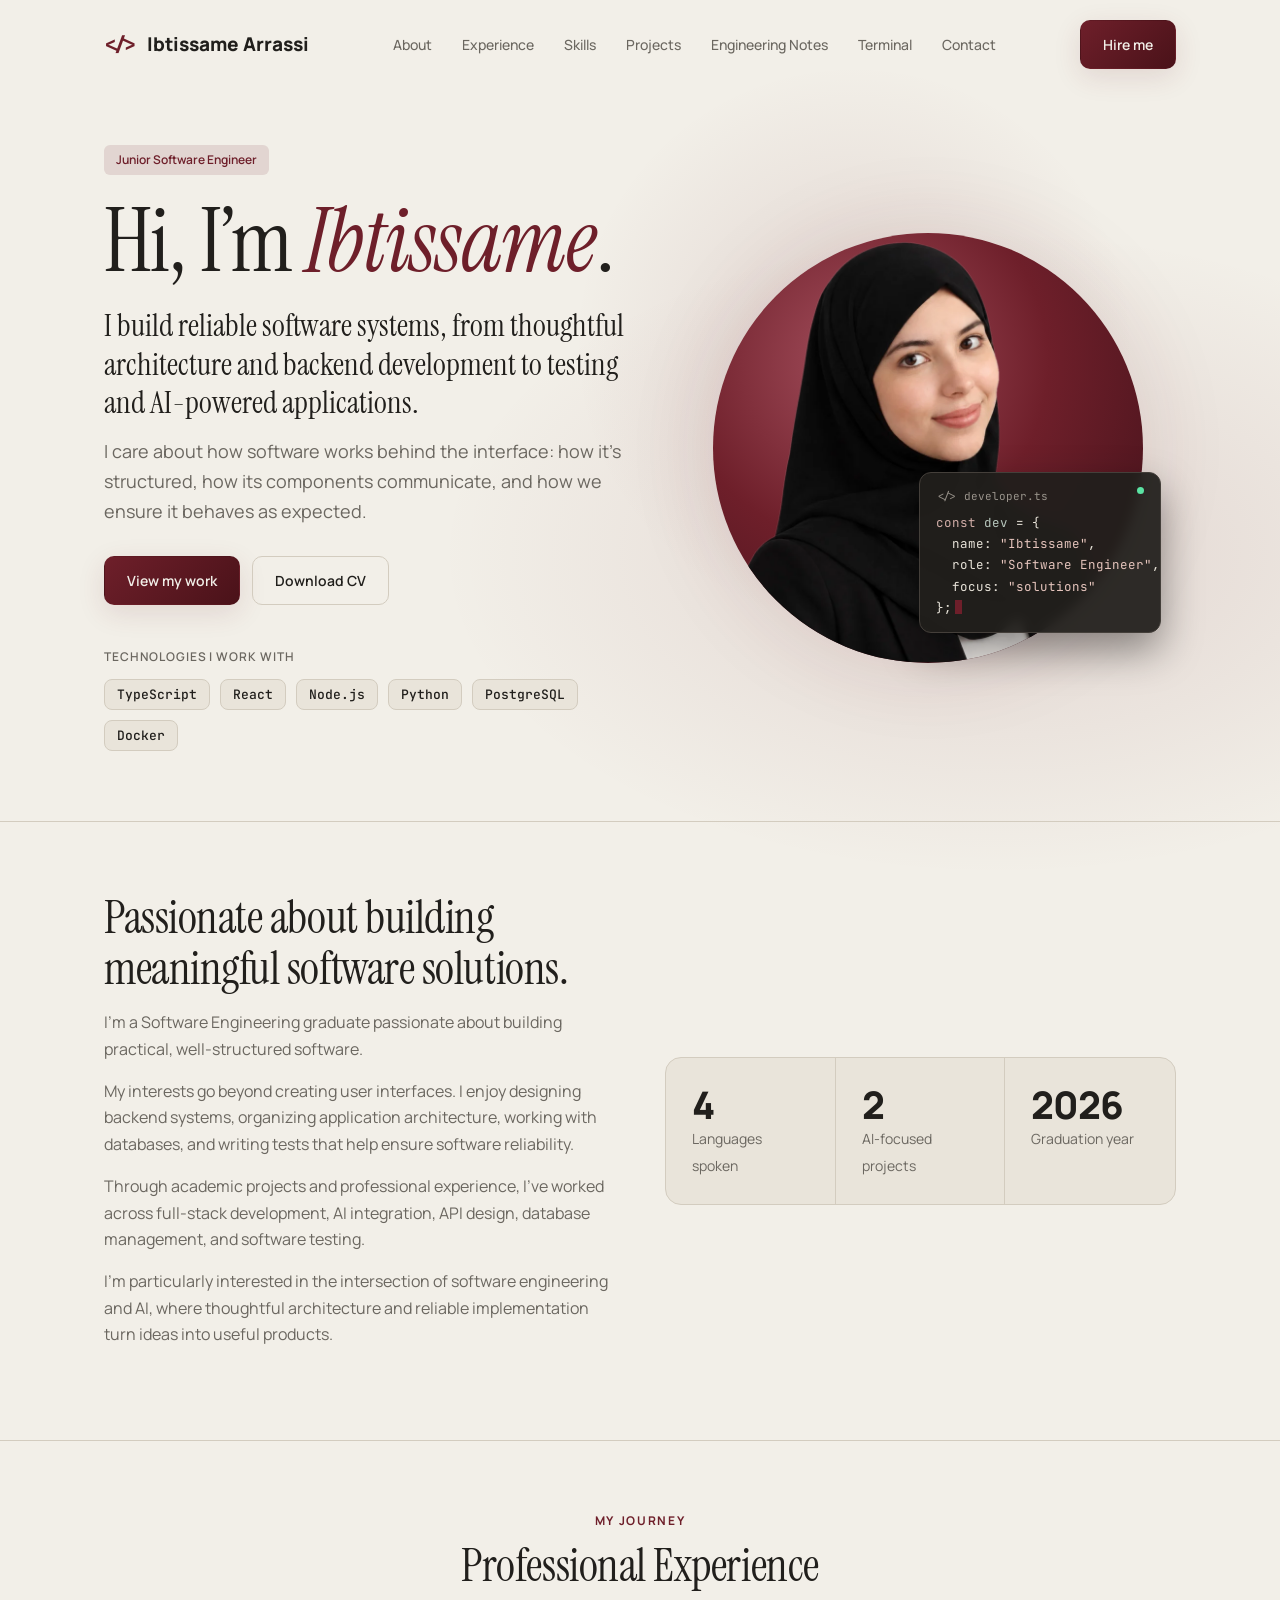
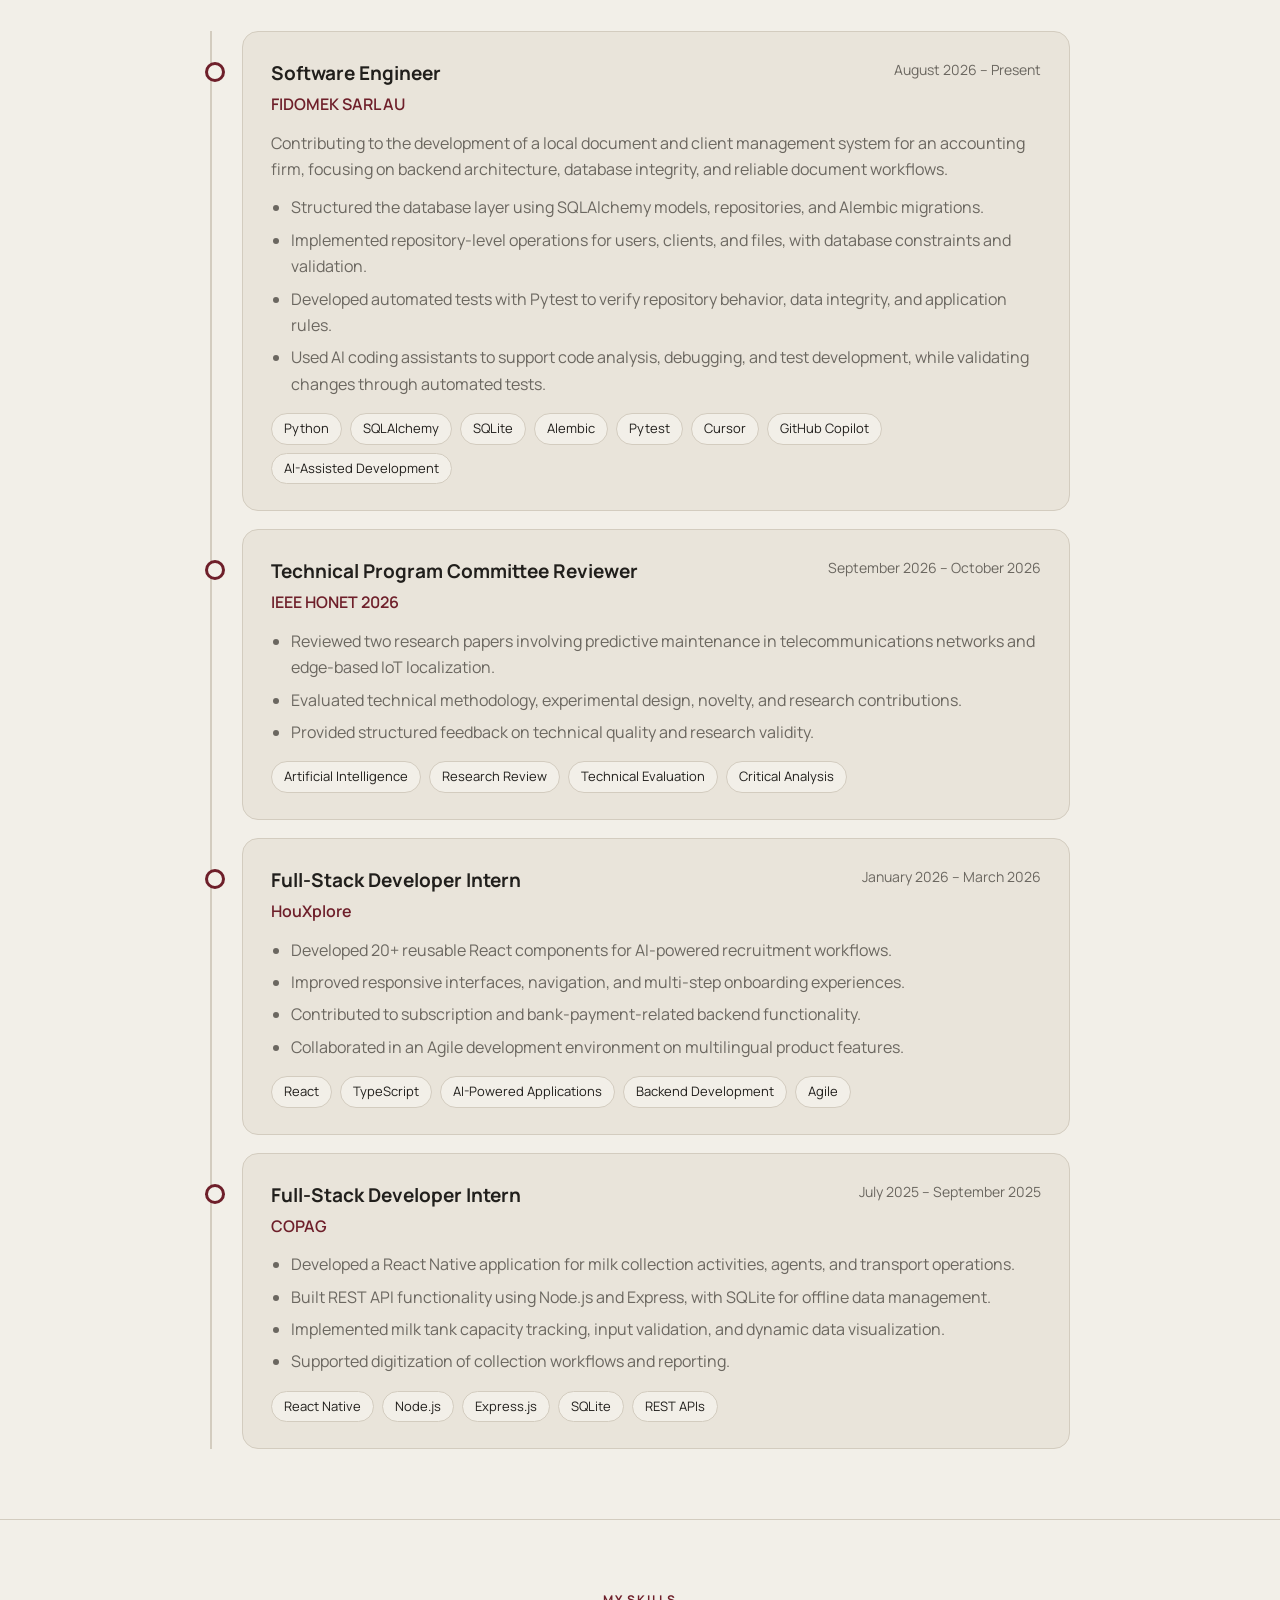
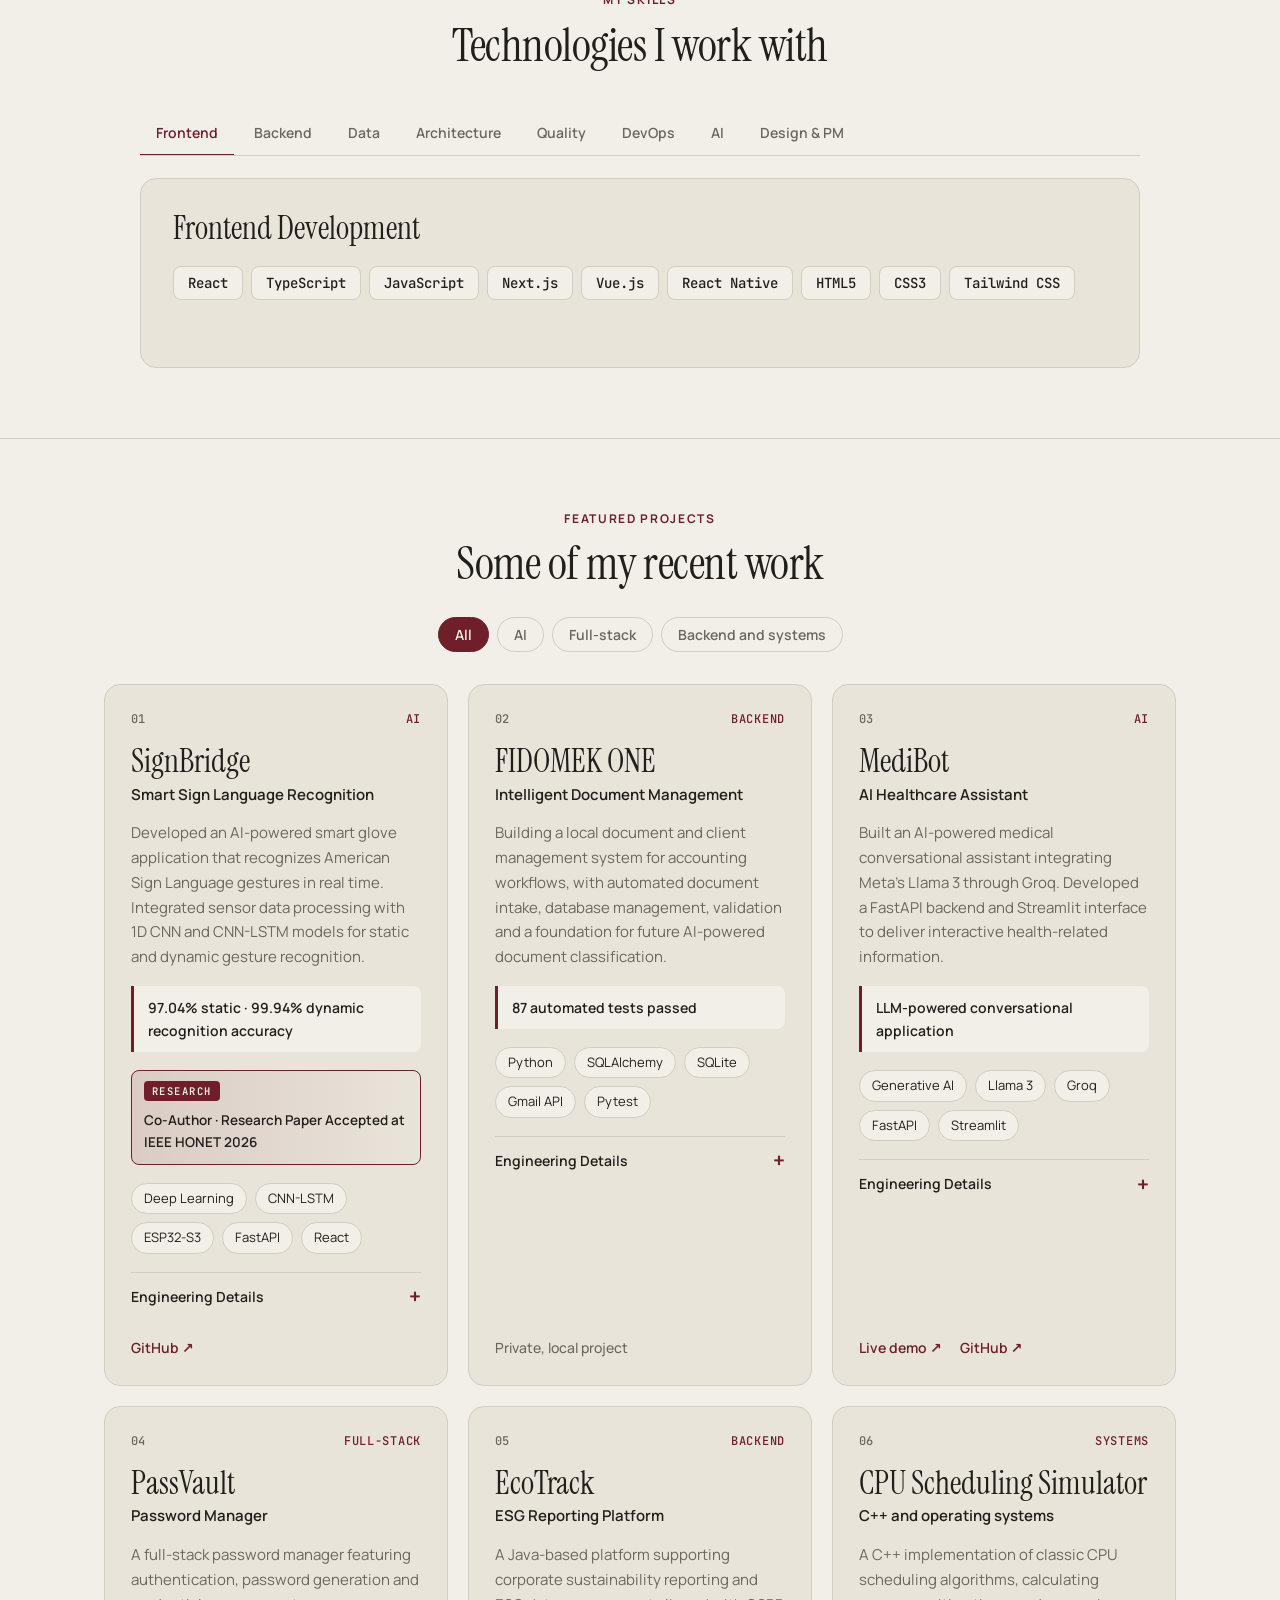
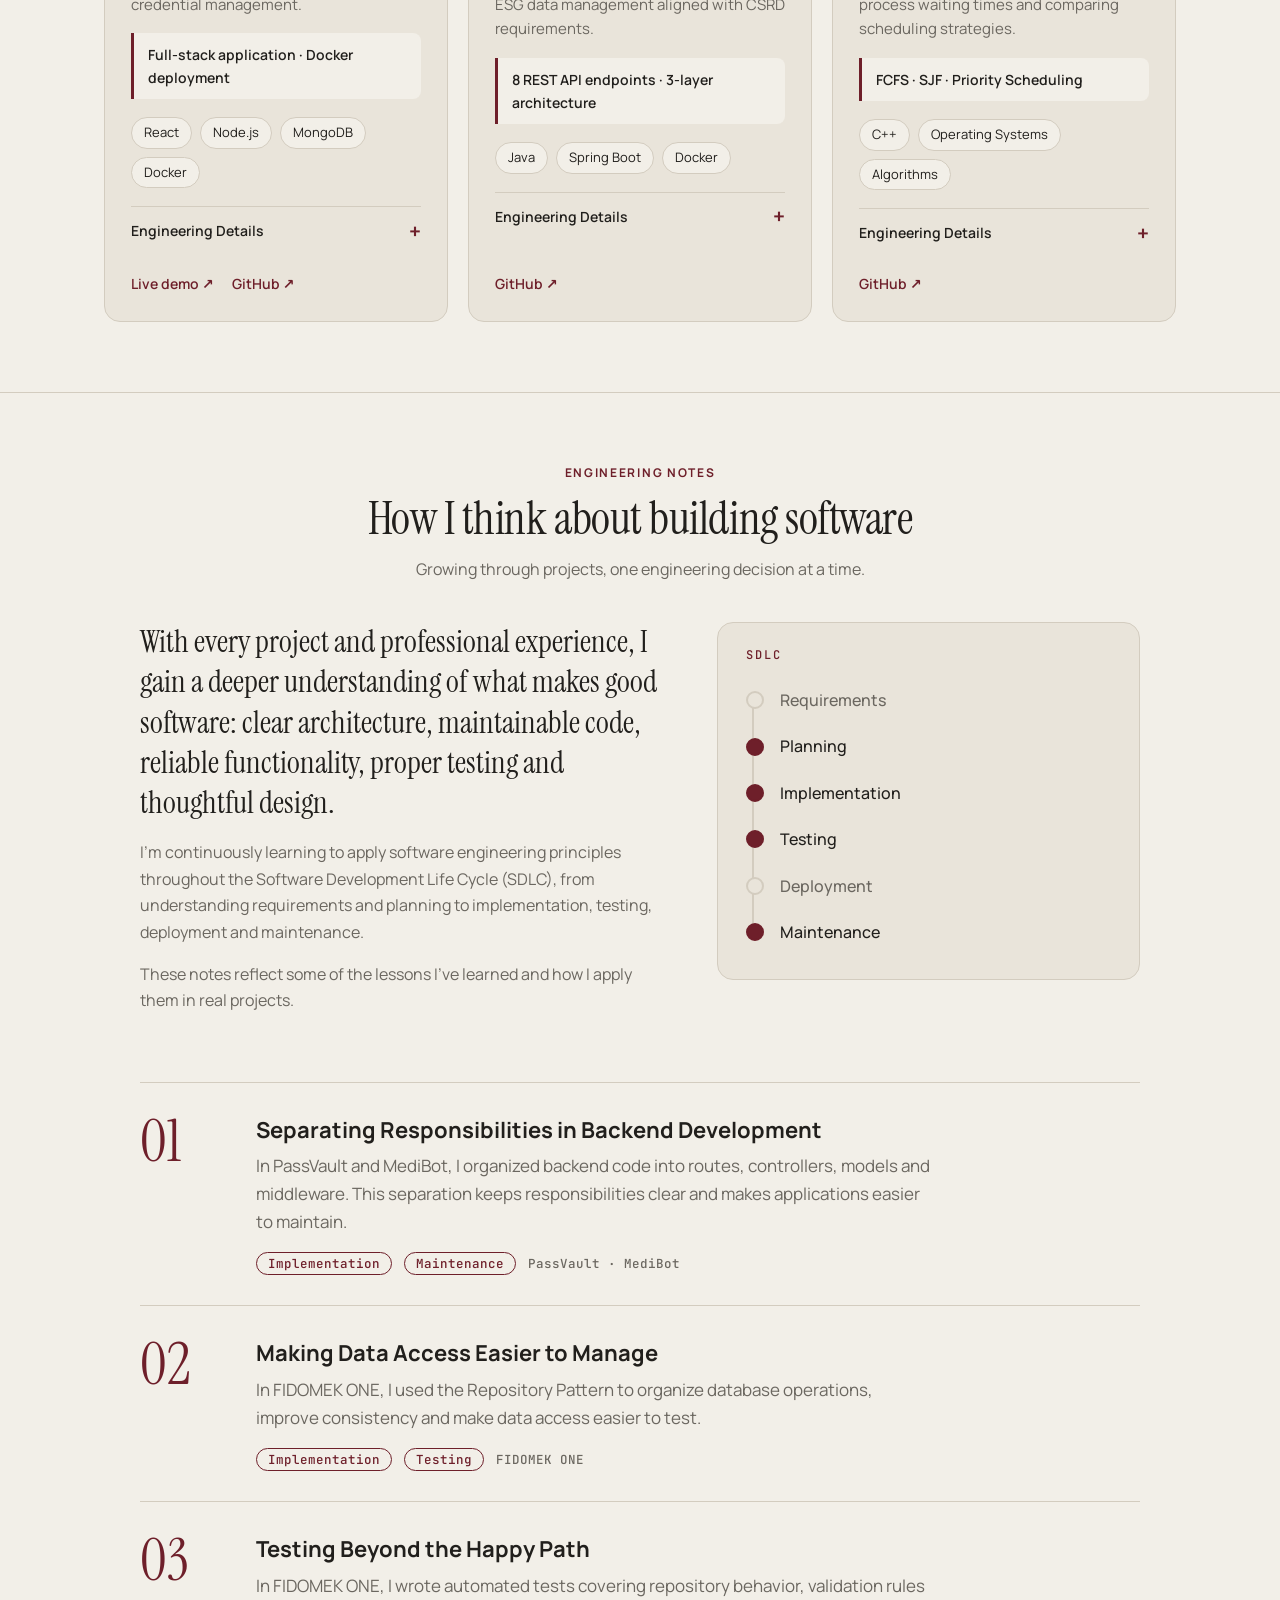
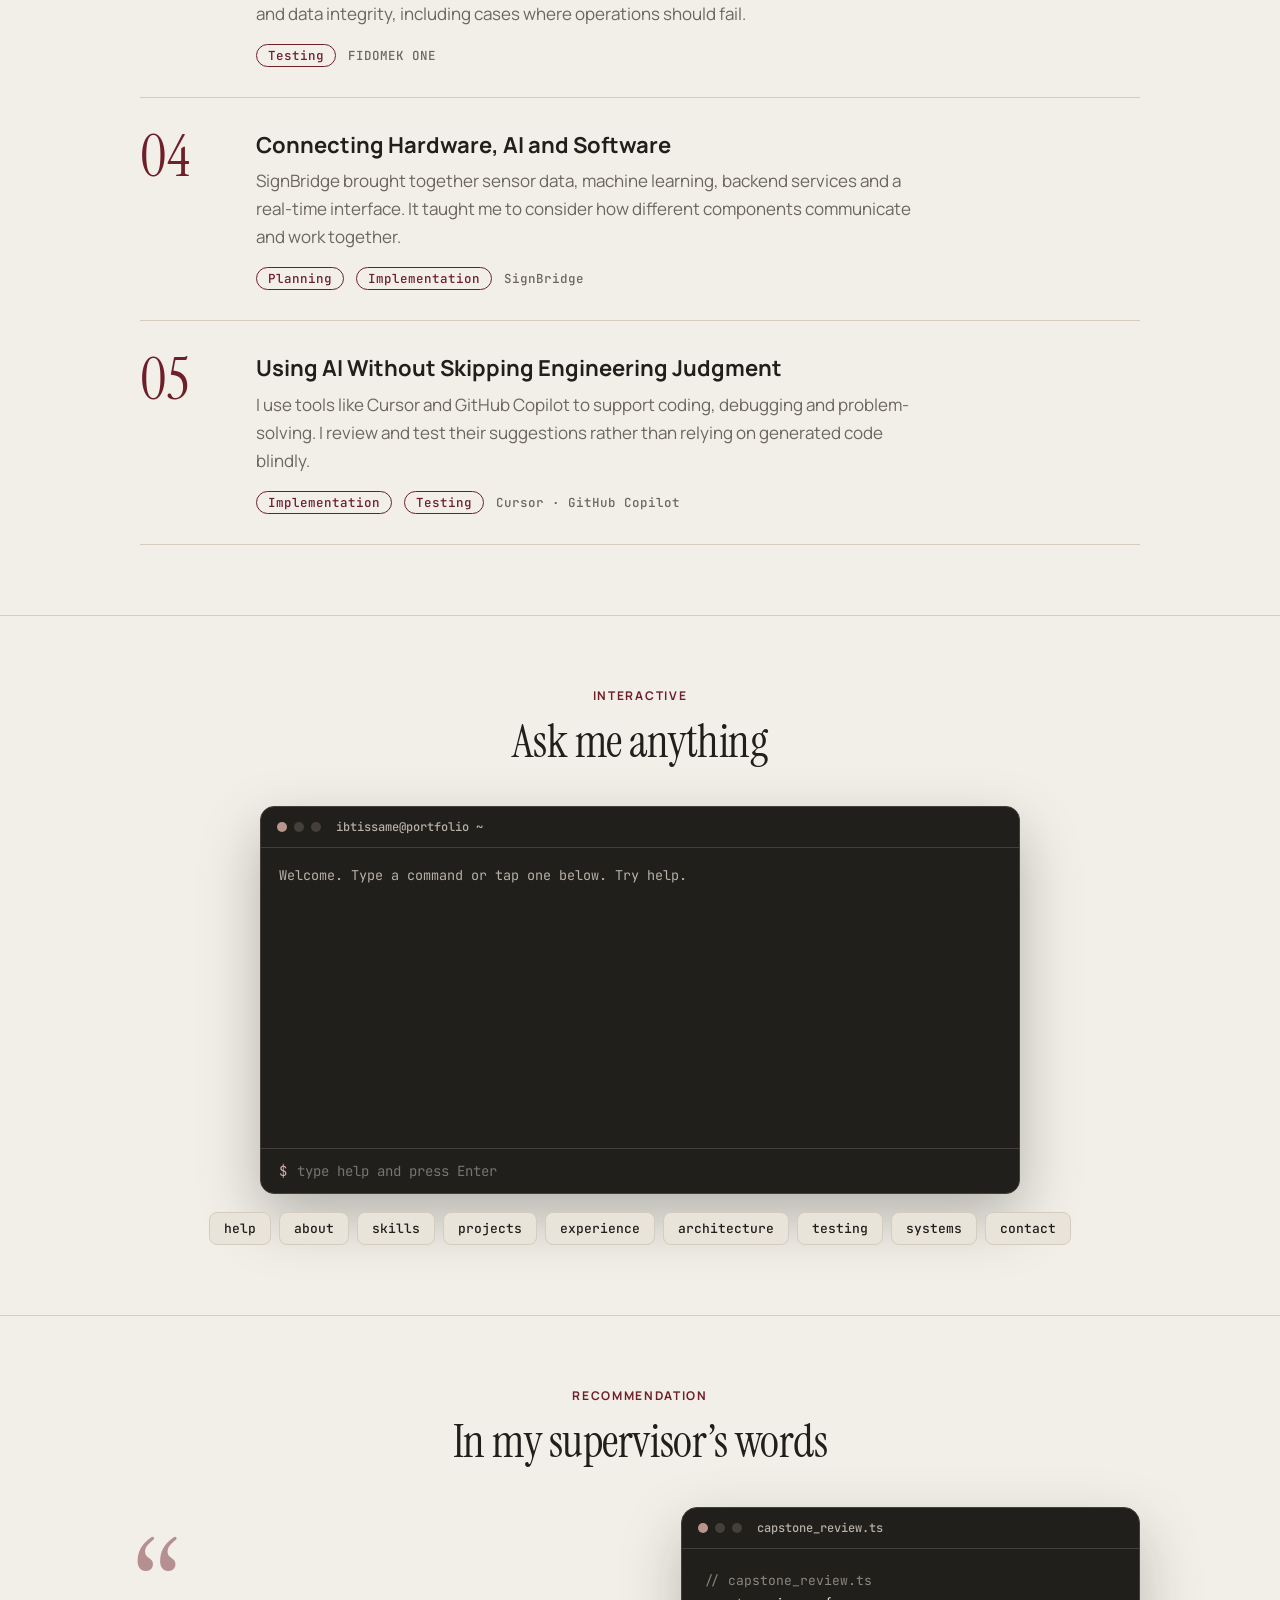
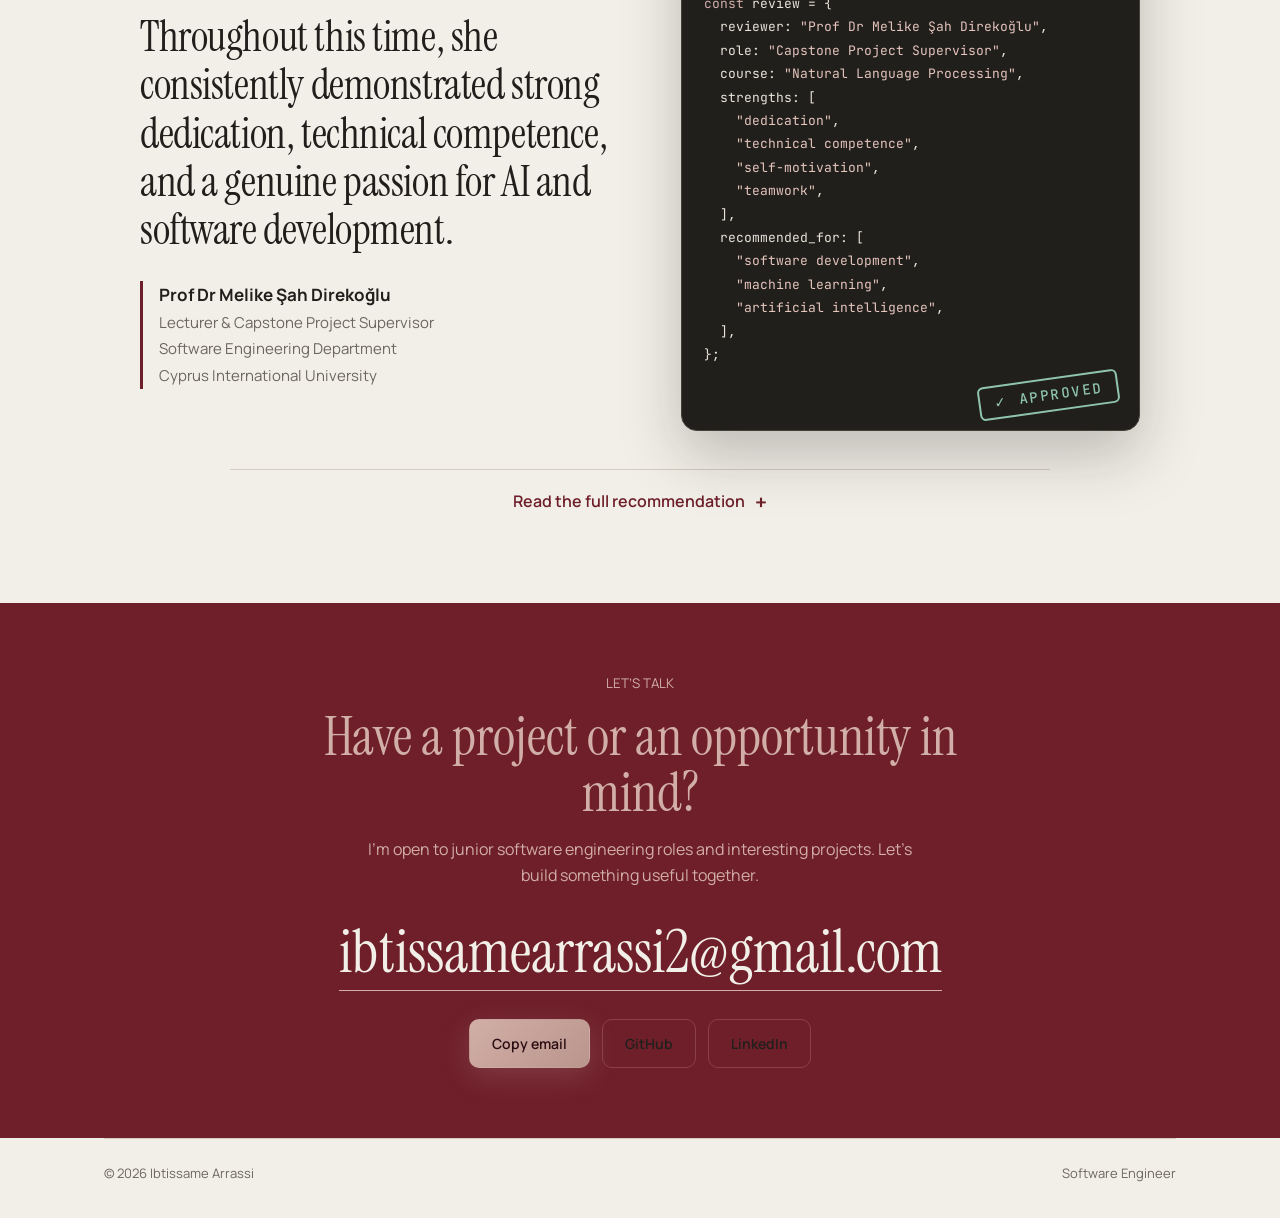
==== index.html @ ff38fe61 "Initial portfolio version" ====
<!DOCTYPE html>
<html lang="en">
<head>
<meta charset="utf-8">
<meta name="viewport" content="width=device-width, initial-scale=1, viewport-fit=cover">
<title>Ibtissame Arrassi – Junior Software Engineer</title>
<link rel="preconnect" href="https://fonts.googleapis.com">
<link href="https://fonts.googleapis.com/css2?family=Instrument+Serif:ital@0;1&family=Manrope:wght@400;500;600;700;800&family=JetBrains+Mono:wght@400;500&display=swap" rel="stylesheet">
<link rel="stylesheet" href="style.css">
</head>
<body>
<div class="w">
<nav>
<a class="logo" href="#"><i>&lt;/&gt;</i>Ibtissame Arrassi</a>
<div class="nl"><a href="#about">About</a><a href="#experience">Experience</a><a href="#skills">Skills</a><a href="#projects">Projects</a><a href="#engineering-notes">Engineering Notes</a><a href="#terminal">Terminal</a><a href="#contact">Contact</a></div>
<a class="btn p" href="#contact">Hire me</a>
</nav>
<header class="hero">
<div>
<span class="pill">Junior Software Engineer</span>
<h1>Hi, I’m <em>Ibtissame</em>.</h1>
<p class="lead">I build reliable software systems, from thoughtful architecture and backend development to testing and AI-powered applications.</p>
<p>I care about how software works behind the interface: how it’s structured, how its components communicate, and how we ensure it behaves as expected.</p>
<div class="btns"><a class="btn p" href="#projects">View my work</a><a class="btn" href="#">Download CV</a></div>
<div class="tech"><small>TECHNOLOGIES I WORK WITH</small><div><span>TypeScript</span><span>React</span><span>Node.js</span><span>Python</span><span>PostgreSQL</span><span>Docker</span></div></div>
</div>
<div class="pic">
<div class="disc"><img src="images/portrait.webp" alt="Portrait of Ibtissame Arrassi" width="760" height="867"></div>
<div class="code"><div class="h"><span>&lt;/&gt; developer.ts</span><b></b></div><span class="ln"><k>const</k> <s>dev</s> = {</span><span class="ln">&nbsp;&nbsp;name: <q>"Ibtissame"</q>,</span><span class="ln">&nbsp;&nbsp;role: <q>"Software Engineer"</q>,</span><span class="ln">&nbsp;&nbsp;focus: <q>"solutions"</q></span><span class="ln">};</span></div>
</div>
</header>
</div>

<section id="about"><div class="w about">
<div><h2>Passionate about building meaningful software solutions.</h2>
<p>I’m a Software Engineering graduate passionate about building practical, well-structured software.</p>
<p>My interests go beyond creating user interfaces. I enjoy designing backend systems, organizing application architecture, working with databases, and writing tests that help ensure software reliability.</p>
<p>Through academic projects and professional experience, I’ve worked across full-stack development, AI integration, API design, database management, and software testing.</p>
<p>I’m particularly interested in the intersection of software engineering and AI, where thoughtful architecture and reliable implementation turn ideas into useful products.</p></div>
<div class="stats"><div><b class="cnt">4</b><span>Languages spoken</span></div><div><b class="cnt">2</b><span>AI-focused projects</span></div><div><b>2026</b><span>Graduation year</span></div></div>
</div></section>

<section id="experience"><div class="w">
<div class="sec-t"><small>MY JOURNEY</small><h2>Professional Experience</h2></div>
<div class="tl"><article class="job"><header><div><h3>Software Engineer</h3><div class="org">FIDOMEK SARL AU</div></div><time>August 2026 – Present</time></header><p>Contributing to the development of a local document and client management system for an accounting firm, focusing on backend architecture, database integrity, and reliable document workflows.</p><ul class="bl"><li>Structured the database layer using SQLAlchemy models, repositories, and Alembic migrations.</li><li>Implemented repository-level operations for users, clients, and files, with database constraints and validation.</li><li>Developed automated tests with Pytest to verify repository behavior, data integrity, and application rules.</li><li>Used AI coding assistants to support code analysis, debugging, and test development, while validating changes through automated tests.</li></ul><ul class="pills"><li>Python</li><li>SQLAlchemy</li><li>SQLite</li><li>Alembic</li><li>Pytest</li><li>Cursor</li><li>GitHub Copilot</li><li>AI-Assisted Development</li></ul></article><article class="job"><header><div><h3>Technical Program Committee Reviewer</h3><div class="org">IEEE HONET 2026</div></div><time>September 2026 – October 2026</time></header><ul class="bl"><li>Reviewed two research papers involving predictive maintenance in telecommunications networks and edge-based IoT localization.</li><li>Evaluated technical methodology, experimental design, novelty, and research contributions.</li><li>Provided structured feedback on technical quality and research validity.</li></ul><ul class="pills"><li>Artificial Intelligence</li><li>Research Review</li><li>Technical Evaluation</li><li>Critical Analysis</li></ul></article><article class="job"><header><div><h3>Full-Stack Developer Intern</h3><div class="org">HouXplore</div></div><time>January 2026 – March 2026</time></header><ul class="bl"><li>Developed 20+ reusable React components for AI-powered recruitment workflows.</li><li>Improved responsive interfaces, navigation, and multi-step onboarding experiences.</li><li>Contributed to subscription and bank-payment-related backend functionality.</li><li>Collaborated in an Agile development environment on multilingual product features.</li></ul><ul class="pills"><li>React</li><li>TypeScript</li><li>AI-Powered Applications</li><li>Backend Development</li><li>Agile</li></ul></article><article class="job"><header><div><h3>Full-Stack Developer Intern</h3><div class="org">COPAG</div></div><time>July 2025 – September 2025</time></header><ul class="bl"><li>Developed a React Native application for milk collection activities, agents, and transport operations.</li><li>Built REST API functionality using Node.js and Express, with SQLite for offline data management.</li><li>Implemented milk tank capacity tracking, input validation, and dynamic data visualization.</li><li>Supported digitization of collection workflows and reporting.</li></ul><ul class="pills"><li>React Native</li><li>Node.js</li><li>Express.js</li><li>SQLite</li><li>REST APIs</li></ul></article></div>
</div></section>

<section id="skills"><div class="w">
<div class="sec-t"><small>MY SKILLS</small><h2>Technologies I work with</h2></div>
<div class="tabs" role="tablist" aria-label="Skill categories"><button role="tab" id="tab0" aria-controls="pan0" aria-selected="true" tabindex="0">Frontend</button><button role="tab" id="tab1" aria-controls="pan1" aria-selected="false" tabindex="-1">Backend</button><button role="tab" id="tab2" aria-controls="pan2" aria-selected="false" tabindex="-1">Data</button><button role="tab" id="tab3" aria-controls="pan3" aria-selected="false" tabindex="-1">Architecture</button><button role="tab" id="tab4" aria-controls="pan4" aria-selected="false" tabindex="-1">Quality</button><button role="tab" id="tab5" aria-controls="pan5" aria-selected="false" tabindex="-1">DevOps</button><button role="tab" id="tab6" aria-controls="pan6" aria-selected="false" tabindex="-1">AI</button><button role="tab" id="tab7" aria-controls="pan7" aria-selected="false" tabindex="-1">Design &amp; PM</button></div>
<div class="tpanel" role="tabpanel" id="pan0" aria-labelledby="tab0"><h3>Frontend Development</h3><ul class="pills"><li>React</li><li>TypeScript</li><li>JavaScript</li><li>Next.js</li><li>Vue.js</li><li>React Native</li><li>HTML5</li><li>CSS3</li><li>Tailwind CSS</li></ul></div><div class="tpanel" role="tabpanel" id="pan1" aria-labelledby="tab1" hidden><h3>Backend Development</h3><ul class="pills"><li>Python</li><li>Java</li><li>Node.js</li><li>Express.js</li><li>FastAPI</li><li>Spring Boot</li><li>REST APIs</li><li>WebSockets</li><li>JWT Authentication</li><li>Swagger</li><li>Postman</li></ul></div><div class="tpanel" role="tabpanel" id="pan2" aria-labelledby="tab2" hidden><h3>Databases &amp; Data Management</h3><ul class="pills"><li>PostgreSQL</li><li>MongoDB</li><li>SQLite</li><li>Supabase</li><li>SQLAlchemy(ORM)</li><li>Database Design</li><li>Data Modeling</li><li>Alembic</li></ul></div><div class="tpanel" role="tabpanel" id="pan3" aria-labelledby="tab3" hidden><h3>Software Architecture &amp; Engineering</h3><ul class="pills"><li>MVC-style Architecture</li><li>Layered Architecture</li><li>Repository Pattern</li><li>REST API Design</li><li>System Integration</li><li>Role-Based Access Control (RBAC)</li><li>Object-Oriented Programming</li></ul></div><div class="tpanel" role="tabpanel" id="pan4" aria-labelledby="tab4" hidden><h3>Testing &amp; Software Quality</h3><ul class="pills"><li>Pytest</li><li>Automated Testing</li><li>Repository Testing</li><li>Data Integrity Validation</li><li>API Testing</li><li>Debugging</li><li>Error Handling</li></ul></div><div class="tpanel" role="tabpanel" id="pan5" aria-labelledby="tab5" hidden><h3>DevOps &amp; Deployment</h3><ul class="pills"><li>Git</li><li>GitHub</li><li>Docker</li><li>Application Deployment</li><li>Environment Configuration</li></ul></div><div class="tpanel" role="tabpanel" id="pan6" aria-labelledby="tab6" hidden><h3>AI &amp; AI-Assisted Development</h3><ul class="pills"><li>Llama 3</li><li>Groq API</li><li>Machine Learning Integration</li><li>Cursor</li><li>GitHub Copilot</li><li>ChatGPT</li><li>AI-Assisted Debugging</li></ul></div><div class="tpanel" role="tabpanel" id="pan7" aria-labelledby="tab7" hidden><h3>UI/UX Design &amp; Project Management</h3><ul class="pills"><li>Figma</li><li>Wireframing</li><li>UI Design</li><li>Interactive Prototyping</li><li>Responsive Design</li><li>Jira</li><li>Trello</li><li>Agile Collaboration</li></ul></div>
</div></section>

<section id="projects"><div class="w">
<div class="sec-t"><small>FEATURED PROJECTS</small><h2>Some of my recent work</h2></div>
<div class="filt" role="group" aria-label="Filter projects"><button data-f="all" aria-pressed="true">All</button><button data-f="ai" aria-pressed="false">AI</button><button data-f="web" aria-pressed="false">Full-stack</button><button data-f="backend" aria-pressed="false">Backend and systems</button></div>
<div class="pgrid"><article class="pj" data-cat="ai"><div class="top"><span>01</span><b>AI</b></div><h3>SignBridge</h3><p class="sub">Smart Sign Language Recognition</p><p>Developed an AI-powered smart glove application that recognizes American Sign Language gestures in real time. Integrated sensor data processing with 1D CNN and CNN-LSTM models for static and dynamic gesture recognition.</p><div class="hl">97.04% static · 99.94% dynamic recognition accuracy</div><div class="pub"><b>Research</b><span>Co-Author · Research Paper Accepted at IEEE HONET 2026</span></div><ul class="pills"><li>Deep Learning</li><li>CNN-LSTM</li><li>ESP32-S3</li><li>FastAPI</li><li>React</li></ul><details class="eng"><summary>Engineering Details</summary><div class="in"><h4>System Architecture</h4><p>An end-to-end architecture connecting wearable sensor hardware, machine learning models, a FastAPI backend, real-time communication, and a React application.</p><h4>Engineering Contributions</h4><ul class="bl"><li>Integrated ESP32-S3 sensor data with the application workflow.</li><li>Contributed to backend storage and database integration using Supabase.</li><li>Worked on real-time communication using WebSockets.</li><li>Contributed to the integration of CNN and CNN-LSTM recognition models.</li></ul><h4>Model Evaluation</h4><ul class="bl"><li>97.04% static sign recognition accuracy.</li><li>99.94% dynamic sign recognition accuracy.</li></ul><h4>Co-Authored Research Paper</h4><p>Co-authored a research paper based on SignBridge, accepted for presentation at IEEE HONET 2026, recognizing the project’s technical and research contributions.</p><p class="focus"><b>My Focus:</b> Frontend development, database and profile functionality, Learning and Settings modules, backend storage, and model integration.</p></div></details><div class="links"><a href="#">GitHub ↗</a></div></article><article class="pj" data-cat="backend"><div class="top"><span>02</span><b>Backend</b></div><h3>FIDOMEK ONE</h3><p class="sub">Intelligent Document Management</p><p>Building a local document and client management system for accounting workflows, with automated document intake, database management, validation and a foundation for future AI-powered document classification.</p><div class="hl">87 automated tests passed</div><ul class="pills"><li>Python</li><li>SQLAlchemy</li><li>SQLite</li><li>Gmail API</li><li>Pytest</li></ul><details class="eng"><summary>Engineering Details</summary><div class="in"><h4>System Architecture</h4><p>A modular backend built around SQLAlchemy models, repository-based data access, SQLite persistence, and Alembic database migrations.</p><h4>Engineering Implementation</h4><ul class="bl"><li>Organized data access through dedicated repositories.</li><li>Defined relational models, constraints, and validation rules.</li><li>Implemented role-based access requirements for administrators and employees.</li><li>Structured document workflows and database relationships.</li></ul><h4>Testing &amp; Quality</h4><ul class="bl"><li>87 automated tests passed in the reported test suite.</li><li>Tested repository behavior and data integrity.</li><li>Used Pytest to validate application rules and database operations.</li></ul><p class="focus"><b>My Focus:</b> Backend architecture, database design, repository implementation, migrations, and automated testing.</p></div></details><div class="links"><span>Private, local project</span></div></article><article class="pj" data-cat="ai"><div class="top"><span>03</span><b>AI</b></div><h3>MediBot</h3><p class="sub">AI Healthcare Assistant</p><p>Built an AI-powered medical conversational assistant integrating Meta’s Llama 3 through Groq. Developed a FastAPI backend and Streamlit interface to deliver interactive health-related information.</p><div class="hl">LLM-powered conversational application</div><ul class="pills"><li>Generative AI</li><li>Llama 3</li><li>Groq</li><li>FastAPI</li><li>Streamlit</li></ul><details class="eng"><summary>Engineering Details</summary><div class="in"><h4>System Architecture</h4><p>A conversational AI application combining a Streamlit interface, FastAPI backend, Groq API, and Llama 3 model.</p><h4>Engineering Implementation</h4><ul class="bl"><li>Connected the frontend to backend API functionality.</li><li>Integrated Llama 3 through Groq.</li><li>Organized application logic and request handling.</li><li>Worked with PostgreSQL and JWT authentication.</li></ul><p class="focus"><b>My Focus:</b> AI integration, backend development, and application functionality.</p></div></details><div class="links"><a href="#">Live demo ↗</a><a href="#">GitHub ↗</a></div></article><article class="pj" data-cat="web"><div class="top"><span>04</span><b>Full-stack</b></div><h3>PassVault</h3><p class="sub">Password Manager</p><p>A full-stack password manager featuring authentication, password generation and credential management.</p><div class="hl">Full-stack application · Docker deployment</div><ul class="pills"><li>React</li><li>Node.js</li><li>MongoDB</li><li>Docker</li></ul><details class="eng"><summary>Engineering Details</summary><div class="in"><h4>System Architecture</h4><p>A full-stack password management application built with React, Node.js, Express, and MongoDB.</p><h4>Engineering Implementation</h4><ul class="bl"><li>Implemented authentication using JWT.</li><li>Integrated backend functionality with MongoDB.</li><li>Developed password generation and management features.</li><li>Used Docker in the development and deployment workflow.</li></ul><p class="focus"><b>My Focus:</b> Full-stack development, authentication, and application security.</p></div></details><div class="links"><a href="#">Live demo ↗</a><a href="#">GitHub ↗</a></div></article><article class="pj" data-cat="backend"><div class="top"><span>05</span><b>Backend</b></div><h3>EcoTrack</h3><p class="sub">ESG Reporting Platform</p><p>A Java-based platform supporting corporate sustainability reporting and ESG data management aligned with CSRD requirements.</p><div class="hl">8 REST API endpoints · 3-layer architecture</div><ul class="pills"><li>Java</li><li>Spring Boot</li><li>Docker</li></ul><details class="eng"><summary>Engineering Details</summary><div class="in"><h4>System Architecture</h4><p>A Java Spring Boot application structured around a three-layer architecture and REST API endpoints.</p><h4>Engineering Implementation</h4><ul class="bl"><li>Designed three core entities and eight API endpoints.</li><li>Organized application responsibilities across three layers.</li><li>Implemented error handling and backend data operations.</li><li>Used Docker for containerization.</li></ul><p class="focus"><b>My Focus:</b> Backend architecture, API development, and structured application design.</p></div></details><div class="links"><a href="#">GitHub ↗</a></div></article><article class="pj" data-cat="backend"><div class="top"><span>06</span><b>Systems</b></div><h3>CPU Scheduling Simulator</h3><p class="sub">C++ and operating systems</p><p>A C++ implementation of classic CPU scheduling algorithms, calculating process waiting times and comparing scheduling strategies.</p><div class="hl">FCFS · SJF · Priority Scheduling</div><ul class="pills"><li>C++</li><li>Operating Systems</li><li>Algorithms</li></ul><details class="eng"><summary>Engineering Details</summary><div class="in"><h4>Technical Implementation</h4><p>A C++ simulator demonstrating fundamental CPU scheduling algorithms.</p><h4>Engineering Implementation</h4><ul class="bl"><li>Implemented First Come First Served (FCFS).</li><li>Implemented Shortest Job First (SJF).</li><li>Implemented Priority Scheduling.</li><li>Calculated process waiting times using input process data.</li></ul><p class="focus"><b>My Focus:</b> Algorithm implementation, problem-solving, and core programming concepts.</p></div></details><div class="links"><a href="#">GitHub ↗</a></div></article></div>
</div></section>

<section id="engineering-notes"><div class="w">
<div class="sec-t"><small>ENGINEERING NOTES</small><h2>How I think about building software</h2><p>Growing through projects, one engineering decision at a time.</p></div>
<div class="nt-top">
<div class="nt-intro"><p class="lead">With every project and professional experience, I gain a deeper understanding of what makes good software: clear architecture, maintainable code, reliable functionality, proper testing and thoughtful design.</p>
<p>I’m continuously learning to apply software engineering principles throughout the Software Development Life Cycle (SDLC), from understanding requirements and planning to implementation, testing, deployment and maintenance.</p>
<p>These notes reflect some of the lessons I’ve learned and how I apply them in real projects.</p></div>
<aside class="sdlc" aria-label="Software Development Life Cycle"><h3>SDLC</h3><ol><li data-p="requirements">Requirements</li><li data-p="planning" class=cov>Planning</li><li data-p="implementation" class=cov>Implementation</li><li data-p="testing" class=cov>Testing</li><li data-p="deployment">Deployment</li><li data-p="maintenance" class=cov>Maintenance</li></ol></aside>
</div>
<div class="nlist"><article class="nrow" data-ph="implementation maintenance"><span class="nn">01</span><div><h3>Separating Responsibilities in Backend Development</h3><p>In PassVault and MediBot, I organized backend code into routes, controllers, models and middleware. This separation keeps responsibilities clear and makes applications easier to maintain.</p><div class="meta"><span class=ph>Implementation</span><span class=ph>Maintenance</span><span>PassVault · MediBot</span></div></div></article><article class="nrow" data-ph="implementation testing"><span class="nn">02</span><div><h3>Making Data Access Easier to Manage</h3><p>In FIDOMEK ONE, I used the Repository Pattern to organize database operations, improve consistency and make data access easier to test.</p><div class="meta"><span class=ph>Implementation</span><span class=ph>Testing</span><span>FIDOMEK ONE</span></div></div></article><article class="nrow" data-ph="testing"><span class="nn">03</span><div><h3>Testing Beyond the Happy Path</h3><p>In FIDOMEK ONE, I wrote automated tests covering repository behavior, validation rules and data integrity, including cases where operations should fail.</p><div class="meta"><span class=ph>Testing</span><span>FIDOMEK ONE</span></div></div></article><article class="nrow" data-ph="planning implementation"><span class="nn">04</span><div><h3>Connecting Hardware, AI and Software</h3><p>SignBridge brought together sensor data, machine learning, backend services and a real-time interface. It taught me to consider how different components communicate and work together.</p><div class="meta"><span class=ph>Planning</span><span class=ph>Implementation</span><span>SignBridge</span></div></div></article><article class="nrow" data-ph="implementation testing"><span class="nn">05</span><div><h3>Using AI Without Skipping Engineering Judgment</h3><p>I use tools like Cursor and GitHub Copilot to support coding, debugging and problem-solving. I review and test their suggestions rather than relying on generated code blindly.</p><div class="meta"><span class=ph>Implementation</span><span class=ph>Testing</span><span>Cursor · GitHub Copilot</span></div></div></article></div>
</div></section>

<section id="terminal"><div class="w">
<div class="sec-t"><small>INTERACTIVE</small><h2>Ask me anything</h2></div>
<div class="term"><div class="th"><i></i><i></i><i></i><span style="margin-left:8px">ibtissame@portfolio ~</span></div>
<div class="tb" id="tout" role="log" aria-live="polite"></div>
<div class="tf"><span>$</span><input id="tin" type="text" autocomplete="off" autocapitalize="off" spellcheck="false" aria-label="Type a command" placeholder="type help and press Enter"></div></div>
<div class="tchips"><button data-c="help">help</button><button data-c="about">about</button><button data-c="skills">skills</button><button data-c="projects">projects</button><button data-c="experience">experience</button><button data-c="architecture">architecture</button><button data-c="testing">testing</button><button data-c="systems">systems</button><button data-c="contact">contact</button></div>
</div></section>

<section id="recommendation"><div class="w">
<div class="sec-t"><small>RECOMMENDATION</small><h2>In my supervisor’s words</h2></div>
<div class="recgrid">
<figure class="pull"><blockquote><p>Throughout this time, she consistently demonstrated strong dedication, technical competence, and a genuine passion for AI and software development.</p></blockquote><figcaption><b>Prof Dr Melike Şah Direkoğlu</b><span>Lecturer &amp; Capstone Project Supervisor</span><span>Software Engineering Department</span><span>Cyprus International University</span></figcaption></figure>
<aside class="review" aria-label="Summary of the recommendation"><div class="th"><i></i><i></i><i></i><span style="margin-left:8px">capstone_review.ts</span></div><pre><i>// capstone_review.ts</i>
<k>const</k> review = {
  reviewer: <q>"Prof Dr Melike Şah Direkoğlu"</q>,
  role: <q>"Capstone Project Supervisor"</q>,
  course: <q>"Natural Language Processing"</q>,
  strengths: [
    <q>"dedication"</q>,
    <q>"technical competence"</q>,
    <q>"self-motivation"</q>,
    <q>"teamwork"</q>,
  ],
  recommended_for: [
    <q>"software development"</q>,
    <q>"machine learning"</q>,
    <q>"artificial intelligence"</q>,
  ],
};</pre><span class="stamp">✓ APPROVED</span></aside>
</div>
<details class="letter"><summary>Read the full recommendation</summary><div class="in"><p>I had the pleasure of teaching Ibtissame Arrassi in my Natural Language Processing course and supervising her year-long capstone project at Cyprus International University. Throughout this time, she consistently demonstrated strong dedication, technical competence, and a genuine passion for AI and software development.</p><p>Ibtissame made valuable contributions to our AI-based Sign Language Recognition project, taking responsibility for dataset collection and both front-end and back-end development. She is hardworking, self-motivated, and works effectively in a team while always maintaining a professional and respectful attitude.</p><p>I am confident that Ibtissame will continue to grow as an AI and software engineer, and I highly recommend her for opportunities in software development, machine learning, and artificial intelligence.</p></div></details>
</div></section>

<section id="contact"><div class="w"><div class="cta">
<small class="lab">LET’S TALK</small>
<h2>Have a project or an opportunity in mind?</h2>
<p>I’m open to junior software engineering roles and interesting projects. Let’s build something useful together.</p>
<a class="bigmail" href="mailto:ibtissamearrassi2@gmail.com">ibtissamearrassi2@gmail.com</a>
<div class="btns"><button class="btn p" id="copy" type="button">Copy email</button><a class="btn" href="https://github.com/arrassiibtissame" target="_blank" rel="noopener">GitHub</a><a class="btn" href="https://www.linkedin.com/in/ibtissame-arrassi" target="_blank" rel="noopener">LinkedIn</a></div>
<span class="sr" id="cs" aria-live="polite"></span>
</div></div></section>

<div class="w"><footer><span>© 2026 Ibtissame Arrassi</span><span>Software Engineer</span></footer></div>
<script src="script.js" defer></script>
</body>
</html>
---- style.css ----
:root{--bg:#F2EFE8;--bg2:#E9E4DA;--card:#E9E4DA;--line:#D3CCBF;--ink:#211F1C;--mute:#6B6760;--acc:#6E1F2A;--acc2:#4A1219;--onacc:#F2EFE8;--glow:rgba(110,31,42,.12);--d1:#A5505E;--d2:#3A0F17;--sil:#F2EFE8;
box-sizing:border-box;padding-top:env(safe-area-inset-top,0px);padding-bottom:env(safe-area-inset-bottom,0px);color-scheme:light}
@media (prefers-color-scheme:dark){:root:not([data-theme="light"]){--bg:#211F1C;--bg2:#2B2824;--card:#2A2724;--line:#443F3A;--ink:#F2EFE8;--mute:#B7B0A6;--acc:#D2AEA8;--acc2:#B9958C;--onacc:#211F1C;--glow:rgba(210,174,168,.16);--d1:#F0DCD8;--d2:#6E1F2A;--sil:#211F1C;color-scheme:dark}}
:root[data-theme="dark"]{--bg:#211F1C;--bg2:#2B2824;--card:#2A2724;--line:#443F3A;--ink:#F2EFE8;--mute:#B7B0A6;--acc:#D2AEA8;--acc2:#B9958C;--onacc:#211F1C;--glow:rgba(210,174,168,.16);--d1:#F0DCD8;--d2:#6E1F2A;--sil:#211F1C;color-scheme:dark}
*{box-sizing:border-box}
html{scroll-padding-top:env(safe-area-inset-top,0px);scroll-behavior:smooth}
body{margin:0;background:radial-gradient(900px 520px at 78% 6%,var(--glow),transparent 62%),var(--bg);color:var(--ink);font:400 16px/1.65 "Manrope",system-ui,sans-serif}
.w{max-width:1120px;margin:0 auto;padding:0 24px}
a{color:inherit}
:focus-visible{outline:2px solid var(--acc);outline-offset:3px;border-radius:6px}
nav{display:flex;align-items:center;justify-content:space-between;padding:20px 0;gap:20px}
.logo{font-weight:800;font-size:19px;text-decoration:none;display:flex;align-items:center;gap:10px}
.logo i{font-style:normal;color:var(--acc);font-family:"JetBrains Mono",monospace}
.nl{display:flex;gap:30px;font-size:14px;font-weight:500}
.nl a{text-decoration:none;color:var(--mute)}.nl a:hover{color:var(--ink)}
.btn{display:inline-block;padding:12px 22px;border-radius:10px;font-weight:600;font-size:14px;text-decoration:none;border:1px solid var(--line);transition:transform .15s,background .2s}
.btn:hover{transform:translateY(-2px)}
.btn.p{background:linear-gradient(135deg,var(--acc),var(--acc2));border-color:transparent;color:var(--onacc);box-shadow:0 8px 28px var(--glow)}
.hero{display:grid;grid-template-columns:1.1fr 1fr;gap:30px;align-items:center;padding:56px 0 70px}
.pill{display:inline-block;font-size:12px;font-weight:600;color:var(--acc);background:var(--glow);padding:5px 12px;border-radius:6px;margin-bottom:22px}
h1{margin:0;font:400 clamp(48px,7.2vw,88px)/1 "Instrument Serif",serif;letter-spacing:-.015em}
h1 em{font-style:italic;color:var(--acc)}
h1 span{display:block;font-size:.6em;margin-top:12px;color:var(--mute)}
.hero p{color:var(--mute);max-width:30em;margin:22px 0 30px;font-size:18px}
.btns{display:flex;gap:12px;flex-wrap:wrap}
.tech{margin-top:42px}
.tech small{display:block;color:var(--mute);font-size:12px;font-weight:600;letter-spacing:.08em;margin-bottom:12px}
.tech div{display:flex;flex-wrap:wrap;gap:10px}
.tech span{border:1px solid var(--line);background:var(--card);border-radius:8px;padding:6px 12px;font:500 13px "JetBrains Mono",monospace}
.pic{position:relative;justify-self:center;width:min(100%,430px);aspect-ratio:1}
.pic .disc{position:absolute;inset:0;border-radius:50%;overflow:hidden;background:radial-gradient(circle at 35% 30%,var(--d1),var(--acc) 45%,var(--d2));box-shadow:0 0 90px var(--glow)}
.pic svg{position:absolute;inset:0;width:100%;height:100%}
.code{position:absolute;right:-18px;bottom:7%;width:242px;white-space:nowrap;background:rgba(33,31,28,.94);border:1px solid #443F3A;border-radius:12px;padding:14px 16px;font:400 12.5px/1.7 "JetBrains Mono",monospace;color:#E9E4DA;backdrop-filter:blur(6px);box-shadow:0 18px 40px rgba(0,0,0,.4)}
.code .h{display:flex;justify-content:space-between;color:#9A948C;margin-bottom:6px;font-size:11px}
.code .h b{width:7px;height:7px;border-radius:50%;background:#5BE3A3}
.code k{color:#D2AEA8;font-style:normal}.code s{color:#B9C9BF;text-decoration:none}.code q{color:#E6C5BD;quotes:none}
section{padding:70px 0;border-top:1px solid var(--line)}
.sec-t{text-align:center;margin:0 0 40px}
.sec-t small{display:block;color:var(--acc);font-size:12px;font-weight:700;letter-spacing:.14em;margin-bottom:10px}
.sec-t h2{margin:0;font-size:clamp(28px,4vw,38px);font-weight:800;letter-spacing:-.025em}
.about{display:grid;grid-template-columns:1fr 1fr;gap:50px;align-items:center}
.about h2{margin:0 0 16px;font-size:clamp(28px,4vw,38px);line-height:1.12;font-weight:800;letter-spacing:-.025em}
.about p{color:var(--mute);margin:0 0 22px}
.stats{display:grid;grid-template-columns:1fr 1fr;border:1px solid var(--line);border-radius:16px;background:var(--card);overflow:hidden}
.stats div{padding:26px;border-bottom:1px solid var(--line);border-right:1px solid var(--line)}
.stats div:nth-child(2n){border-right:0}.stats div:nth-child(n+3){border-bottom:0}
.stats b{display:block;font-size:38px;font-weight:800;letter-spacing:-.03em;line-height:1.1}
.stats span{color:var(--mute);font-size:14px}
.bars{display:grid;grid-template-columns:repeat(3,1fr);gap:26px 44px}
.bar div{display:flex;justify-content:space-between;font-weight:600;font-size:15px;margin-bottom:8px}
.bar div span{color:var(--mute);font-weight:500}
.bar i{display:block;height:6px;border-radius:3px;background:var(--line);overflow:hidden}
.bar i:after{content:"";display:block;height:100%;width:var(--v);border-radius:3px;background:linear-gradient(90deg,var(--acc2),var(--acc));animation:g 1.2s .2s cubic-bezier(.2,.7,.2,1) both}
@keyframes g{from{width:0}}
.cards{display:grid;grid-template-columns:repeat(3,1fr);gap:22px}
.pc{background:var(--card);border:1px solid var(--line);border-radius:16px;overflow:hidden;text-decoration:none;display:block;transition:transform .25s,border-color .25s,box-shadow .25s}
.pc:hover{transform:translateY(-6px);border-color:var(--acc);box-shadow:0 20px 44px var(--glow)}
.mock{height:170px;padding:18px;display:flex;flex-direction:column;gap:9px;border-bottom:1px solid var(--line)}
.mock i{display:block;height:9px;border-radius:5px;background:rgba(255,255,255,.55)}
.mock .g{display:grid;grid-template-columns:1fr 1fr 1fr;gap:8px;flex:1;margin-top:4px}
.mock .g b{border-radius:8px;background:rgba(255,255,255,.22)}
.m1{background:linear-gradient(135deg,#6E1F2A,#2E0C12)}
.m2{background:linear-gradient(135deg,#3A3531,#211F1C)}
.m3{background:linear-gradient(135deg,#8E3A47,#D2AEA8)}
.pb{padding:20px 22px 22px}
.pb small{color:var(--acc);font:500 12px "JetBrains Mono",monospace}
.pb h3{margin:4px 0 6px;font-size:19px;font-weight:700}
.pb p{margin:0;color:var(--mute);font-size:14.5px}
.pb em{display:block;margin-top:14px;font-style:normal;font-size:13px;font-weight:600;color:var(--acc)}
.contact{display:grid;grid-template-columns:1fr 1fr;gap:26px}
.box{background:var(--card);border:1px solid var(--line);border-radius:16px;padding:30px}
.box h2{margin:0 0 10px;font-size:clamp(26px,3.4vw,34px);font-weight:800;letter-spacing:-.025em;line-height:1.12}
.box p{color:var(--mute);margin:0 0 20px}
.quote{font-size:17px;line-height:1.55;margin:0 0 18px}
.who{display:flex;align-items:center;gap:12px;font-size:14px}
.who b{width:40px;height:40px;border-radius:50%;background:linear-gradient(135deg,var(--acc),var(--acc2));display:grid;place-items:center;color:var(--onacc);font-size:14px}
.who span{display:block;color:var(--mute);font-size:13px}
.soc{display:flex;flex-wrap:wrap;gap:10px;margin-top:20px}
.soc a{border:1px solid var(--line);border-radius:8px;padding:7px 14px;font-size:14px;font-weight:600;text-decoration:none}
.soc a:hover{border-color:var(--acc);color:var(--acc)}
footer{border-top:1px solid var(--line);padding:24px 0 34px;display:flex;justify-content:space-between;color:var(--mute);font-size:13px;gap:16px}
h2.serif,.sec-t h2,.about h2,.box h2{font-family:"Instrument Serif",serif!important;font-weight:400!important;font-size:clamp(32px,4.6vw,46px)!important;letter-spacing:-.01em!important;line-height:1.1!important}
body{overflow-x:hidden}
.hero{position:relative}
.hero:before{content:"";position:absolute;left:var(--mx,70%);top:var(--my,35%);width:560px;height:560px;transform:translate(-50%,-50%);border-radius:50%;background:radial-gradient(closest-side,var(--glow),transparent);pointer-events:none}
.hero>*{position:relative;z-index:1}
.ln{display:block}
.cur{display:inline-block;width:7px;height:14px;background:var(--acc);vertical-align:-2px;margin-left:3px;animation:bk 1s steps(2) infinite}
@keyframes bk{50%{opacity:0}}
.term{max-width:760px;margin:0 auto;background:var(--card);border:1px solid var(--line);border-radius:14px;overflow:hidden;box-shadow:0 24px 60px rgba(0,0,0,.25)}
.th{display:flex;align-items:center;gap:7px;padding:12px 16px;border-bottom:1px solid var(--line);color:var(--mute);font:500 12px "JetBrains Mono",monospace}
.th i{width:10px;height:10px;border-radius:50%;background:var(--line)}.th i:first-child{background:var(--acc2)}
.tb{height:300px;overflow:auto;padding:16px 18px;font:400 13.5px/1.7 "JetBrains Mono",monospace}
.tb p{margin:0 0 8px;white-space:pre-wrap;color:var(--mute)}
.tb p.c{color:var(--ink)}.tb p.c:before{content:"$ ";color:var(--acc)}
.tf{display:flex;align-items:center;gap:8px;border-top:1px solid var(--line);padding:12px 18px;font:400 14px "JetBrains Mono",monospace}
.tf span{color:var(--acc)}
.tf input{flex:1;min-width:0;background:none;border:0;outline:0;color:var(--ink);font:inherit}
.tf:focus-within{background:var(--glow)}
.tchips{display:flex;flex-wrap:wrap;gap:8px;justify-content:center;margin-top:18px}
.tchips button{font:500 13px "JetBrains Mono",monospace;background:var(--card);color:var(--ink);border:1px solid var(--line);border-radius:8px;padding:7px 14px;cursor:pointer}
.tchips button:hover{border-color:var(--acc);color:var(--acc)}
.pic svg *{fill:var(--sil)}
.term{--card:#211F1C;--line:#443F3A;--ink:#F2EFE8;--mute:#B7B0A6;--acc:#D2AEA8;--acc2:#B9958C;--glow:rgba(210,174,168,.14)}
#contact{background:#6E1F2A;border-top:0;--card:#5A1822;--line:#8A404B;--ink:#F2EFE8;--mute:#D2AEA8;--acc:#D2AEA8;--acc2:#B9958C;--onacc:#2A0D12;--glow:rgba(210,174,168,.2)}
.pic img{position:absolute;left:50%;bottom:0;height:98%;width:auto;max-width:none;transform:translateX(-50%)}
@media (max-width:820px){
.nl{display:none}
.hero,.about,.contact{grid-template-columns:1fr;gap:34px}
.bars{grid-template-columns:1fr}
.cards{grid-template-columns:1fr}
.code{right:0;width:auto;font-size:11.5px}
.hero{padding-top:30px}
}
@media (prefers-reduced-motion:reduce){*{animation:none!important;transition:none!important;scroll-behavior:auto!important}}
.stats{grid-template-columns:repeat(3,1fr)}
.stats div,.stats div:nth-child(2n){border-bottom:0;border-right:1px solid var(--line)}
.stats div:last-child{border-right:0}
.tl{max-width:860px;margin:0 auto;padding-left:30px;border-left:2px solid var(--line);display:grid;gap:18px}
.job{position:relative;background:var(--card);border:1px solid var(--line);border-radius:16px;padding:26px 28px}
.job:before{content:"";position:absolute;left:-38px;top:30px;width:14px;height:14px;border-radius:50%;background:var(--bg);border:3px solid var(--acc)}
.job header{display:flex;justify-content:space-between;gap:6px 16px;flex-wrap:wrap}
.job h3{margin:0;font-size:19px;font-weight:700}
.job .org{color:var(--acc);font-weight:600;margin:2px 0 12px}
.job time{color:var(--mute);font-size:14px;white-space:nowrap}
.job p{margin:0 0 16px;color:var(--mute)}
.pills{display:flex;flex-wrap:wrap;gap:8px;list-style:none;margin:0;padding:0}
.pills li{border:1px solid var(--line);background:var(--bg);font-size:13px;padding:4px 12px;border-radius:999px;transition:border-color .2s,color .2s}
.pills li:hover{border-color:var(--acc);color:var(--acc)}
.filt{display:flex;flex-wrap:wrap;justify-content:center;gap:8px;margin:-12px 0 32px}
.filt button{font:600 14px "Manrope",sans-serif;background:none;color:var(--mute);border:1px solid var(--line);border-radius:999px;padding:7px 16px;cursor:pointer}
.filt button[aria-pressed="true"]{background:var(--acc);border-color:var(--acc);color:var(--onacc)}
.pgrid{display:grid;grid-template-columns:repeat(auto-fill,minmax(min(100%,330px),1fr));gap:20px}
.pj{display:flex;flex-direction:column;background:var(--card);border:1px solid var(--line);border-radius:16px;padding:26px;transition:transform .25s,border-color .25s,box-shadow .25s}
.pj:hover{transform:translateY(-4px);border-color:var(--acc);box-shadow:0 18px 40px var(--glow)}
.pj[hidden]{display:none}
.pj .top{display:flex;justify-content:space-between;align-items:center;margin-bottom:18px;font:500 12px "JetBrains Mono",monospace;color:var(--mute)}
.pj .top b{color:var(--acc);font-weight:500;letter-spacing:.06em;text-transform:uppercase}
.pj h3{margin:0;font:400 32px/1.05 "Instrument Serif",serif}
.pj .sub{margin:4px 0 14px;font-weight:600;font-size:15px;color:var(--ink)}
.pj p{margin:0 0 16px;color:var(--mute);font-size:15px}
.pj .hl{margin:0 0 18px;padding:10px 14px;border-left:3px solid var(--acc);background:var(--bg);font-weight:600;font-size:14px;border-radius:0 8px 8px 0}
.pj .pills{margin-bottom:22px}
.pj .links{margin-top:auto;display:flex;gap:18px;padding-top:16px;border-top:1px solid var(--line);font-weight:600;font-size:14px}
.pj .links a{color:var(--acc);text-decoration:none}
.pj .links a:hover{text-decoration:underline}
.pj .links span{color:var(--mute);font-weight:500}
.cta{text-align:center;max-width:720px;margin:0 auto}
.cta h2{margin:0 0 14px;font:400 clamp(34px,5vw,54px)/1.05 "Instrument Serif",serif;color:var(--acc)}
.cta p{color:var(--mute);margin:0 auto 26px;max-width:34em}
.cta .btns{justify-content:center}
@media (max-width:820px){.stats b{font-size:30px}.stats div{padding:18px 14px}.tl{padding-left:22px}.job{padding:22px 20px}.job:before{left:-30px}}
.hero p.lead{font:400 clamp(24px,2.8vw,31px)/1.25 "Instrument Serif",serif;color:var(--ink);max-width:21em;margin:22px 0 14px}
.hero p.lead+p{margin:0 0 30px}
.about p+p{margin-top:-6px}
.bl{margin:0 0 16px;padding-left:20px;color:var(--mute)}
.bl li{margin-bottom:6px}
.job p+.bl{margin-top:-4px}
.pj .pills{margin-bottom:18px}
.eng{border-top:1px solid var(--line);margin-bottom:16px}
.eng summary{cursor:pointer;list-style:none;display:flex;justify-content:space-between;align-items:center;padding:12px 0;font-weight:600;font-size:14px}
.eng summary::-webkit-details-marker{display:none}
.eng summary:after{content:"+";font:500 20px/1 "JetBrains Mono",monospace;color:var(--acc)}
.eng[open] summary:after{content:"–"}
.eng .in{padding:0 0 4px;font-size:14px}
.eng .in p{margin:0 0 8px;font-size:14px}
.eng h4{margin:16px 0 6px;font:700 11.5px "Manrope",sans-serif;letter-spacing:.1em;text-transform:uppercase;color:var(--acc)}
.eng .bl{margin:0 0 6px;font-size:14px}
.eng .focus{margin-top:16px;padding:10px 12px;background:var(--bg);border-radius:8px;color:var(--ink)}
.pj .links{border-top:0;padding-top:0}
.sec-t p{color:var(--mute);max-width:36em;margin:12px auto 0}
@media (max-width:1040px){.nl{gap:18px;font-size:13px}}
.tabs{display:flex;gap:4px;overflow-x:auto;max-width:1000px;margin:0 auto 22px;border-bottom:1px solid var(--line);scrollbar-width:none}
.tabs::-webkit-scrollbar{display:none}
.tabs button{font:600 14px "Manrope",sans-serif;background:none;border:0;border-bottom:2px solid transparent;margin-bottom:-1px;color:var(--mute);padding:12px 16px;cursor:pointer;white-space:nowrap;transition:color .2s}
.tabs button:hover{color:var(--ink)}
.tabs button[aria-selected="true"]{color:var(--acc);border-bottom-color:var(--acc)}
.tpanel{max-width:1000px;margin:0 auto;background:var(--card);border:1px solid var(--line);border-radius:16px;padding:32px;min-height:190px;animation:fd .3s ease}
.tpanel[hidden]{display:none}
@keyframes fd{from{opacity:0;transform:translateY(6px)}}
.tpanel h3{margin:0 0 20px;font:400 32px/1.1 "Instrument Serif",serif}
.tpanel .pills li{font:500 14px "JetBrains Mono",monospace;border-radius:8px;padding:7px 14px}
@media (max-width:760px){.tpanel{padding:24px 20px}}
.recgrid{display:grid;grid-template-columns:1.1fr 1fr;gap:36px;align-items:center;max-width:1000px;margin:0 auto}
.pull{margin:0}
.pull:before{content:"\201C";display:block;height:64px;font:400 150px/.75 "Instrument Serif",serif;color:var(--acc);opacity:.45}
.pull blockquote{margin:0}
.pull p{margin:0;font:400 clamp(28px,3.5vw,42px)/1.15 "Instrument Serif",serif;letter-spacing:-.01em}
.pull figcaption{margin-top:26px;padding-left:16px;border-left:3px solid var(--acc);display:grid;gap:2px;font-size:15px;color:var(--mute)}
.pull figcaption b{color:var(--ink);font-size:17px}
.review{--ink:#F2EFE8;--mute:#B7B0A6;--line:#443F3A;--acc:#D2AEA8;--acc2:#B9958C;position:relative;background:#211F1C;border:1px solid #443F3A;border-radius:16px;overflow:hidden;box-shadow:0 24px 60px rgba(33,31,28,.25)}
.review pre{margin:0;padding:20px 22px 64px;font:400 13px/1.8 "JetBrains Mono",monospace;white-space:pre-wrap;color:#E9E4DA}
.review k{font-style:normal;color:#D2AEA8}
.review q{color:#E6C5BD;quotes:none}
.review i{font-style:normal;color:#8D877F}
.review .th i{background:#443F3A}.review .th i:first-child{background:#B9958C}
.stamp{position:absolute;right:20px;bottom:18px;transform:rotate(-8deg);border:2px solid #8FC5B0;color:#8FC5B0;font:500 14px "JetBrains Mono",monospace;letter-spacing:.18em;padding:6px 14px;border-radius:6px;transition:opacity .4s,transform .55s cubic-bezier(.2,1.4,.4,1)}
.stamp.pre{opacity:0;transform:rotate(-8deg) scale(1.8)}
.letter{max-width:820px;margin:38px auto 0;border-top:1px solid var(--line)}
.letter summary{cursor:pointer;list-style:none;display:flex;justify-content:center;align-items:center;gap:10px;padding:18px 0;font-weight:600;color:var(--acc)}
.letter summary::-webkit-details-marker{display:none}
.letter summary:after{content:"+";font:500 20px/1 "JetBrains Mono",monospace}
.letter[open] summary:after{content:"–"}
.letter .in p{margin:0 0 16px;color:var(--mute);font-size:17px}
.cta .lab{display:block;margin-bottom:14px;color:var(--mute)}
.bigmail{display:inline-block;margin:4px 0 28px;padding-bottom:6px;font:400 clamp(26px,5.4vw,60px)/1.1 "Instrument Serif",serif;overflow-wrap:anywhere;color:var(--ink);text-decoration:none;background:linear-gradient(var(--acc),var(--acc)) 0 100%/100% 1px no-repeat;transition:background-size .35s,color .25s}
.bigmail:hover{color:var(--acc);background-size:100% 4px}
button.btn{font:600 14px "Manrope",sans-serif;cursor:pointer}
.sr{position:absolute;left:-9999px}
@media (max-width:820px){.recgrid{grid-template-columns:1fr}.review pre{font-size:12px}}
.nt-top{display:grid;grid-template-columns:1.25fr 1fr;gap:48px;max-width:1000px;margin:0 auto 52px;align-items:start}
.nt-intro p{margin:0 0 16px;color:var(--mute)}
.nt-intro p.lead{font:400 clamp(24px,2.8vw,31px)/1.3 "Instrument Serif",serif;color:var(--ink)}
.sdlc{background:var(--card);border:1px solid var(--line);border-radius:16px;padding:24px 28px}
.sdlc h3{margin:0;font:500 12px "JetBrains Mono",monospace;letter-spacing:.16em;color:var(--acc)}
.sdlc ol{list-style:none;margin:14px 0 0;padding:0}
.sdlc li{position:relative;display:flex;align-items:center;gap:16px;padding:10px 0;color:var(--mute);font-weight:500;transition:color .2s}
.sdlc li:before{content:"";position:relative;z-index:1;flex:none;width:14px;height:14px;border-radius:50%;border:2px solid var(--line);background:var(--card);transition:background .2s,border-color .2s,box-shadow .2s}
.sdlc li:not(:last-child):after{content:"";position:absolute;left:6px;top:50%;height:100%;width:2px;background:var(--line)}
.sdlc li.cov{color:var(--ink)}
.sdlc li.cov:before{background:var(--acc);border-color:var(--acc)}
.sdlc li.on{color:var(--acc);font-weight:700}
.sdlc li.on:before{box-shadow:0 0 0 6px var(--glow)}
.nlist{max-width:1000px;margin:0 auto}
.nrow{display:grid;grid-template-columns:96px 1fr;gap:6px 20px;padding:30px 0;border-top:1px solid var(--line);transition:padding .25s}
.nrow:last-child{border-bottom:1px solid var(--line)}
.nrow:hover{padding-left:12px}
.nrow .nn{font:400 58px/1 "Instrument Serif",serif;color:var(--acc)}
.nrow h3{margin:4px 0 8px;font-size:22px;font-weight:700;line-height:1.25}
.nrow p{margin:0;color:var(--mute);font-size:17px;max-width:40em}
.nrow .meta{display:flex;flex-wrap:wrap;align-items:center;gap:8px 12px;margin-top:16px;font:500 12.5px "JetBrains Mono",monospace;color:var(--mute)}
.nrow .ph{border:1px solid var(--acc);color:var(--acc);border-radius:999px;padding:2px 11px}
@media (max-width:820px){.nt-top{grid-template-columns:1fr;gap:28px}.nrow{grid-template-columns:1fr;gap:2px}.nrow .nn{font-size:44px}}
.pub{display:flex;flex-wrap:wrap;align-items:center;gap:8px 12px;margin:0 0 18px;padding:10px 12px;border:1px solid var(--acc);border-radius:8px;background:linear-gradient(90deg,var(--glow),transparent);font-size:13.5px;font-weight:600;color:var(--ink)}
.pub b{font:600 10.5px "JetBrains Mono",monospace;letter-spacing:.14em;text-transform:uppercase;background:var(--acc);color:var(--onacc);padding:3px 8px;border-radius:4px}
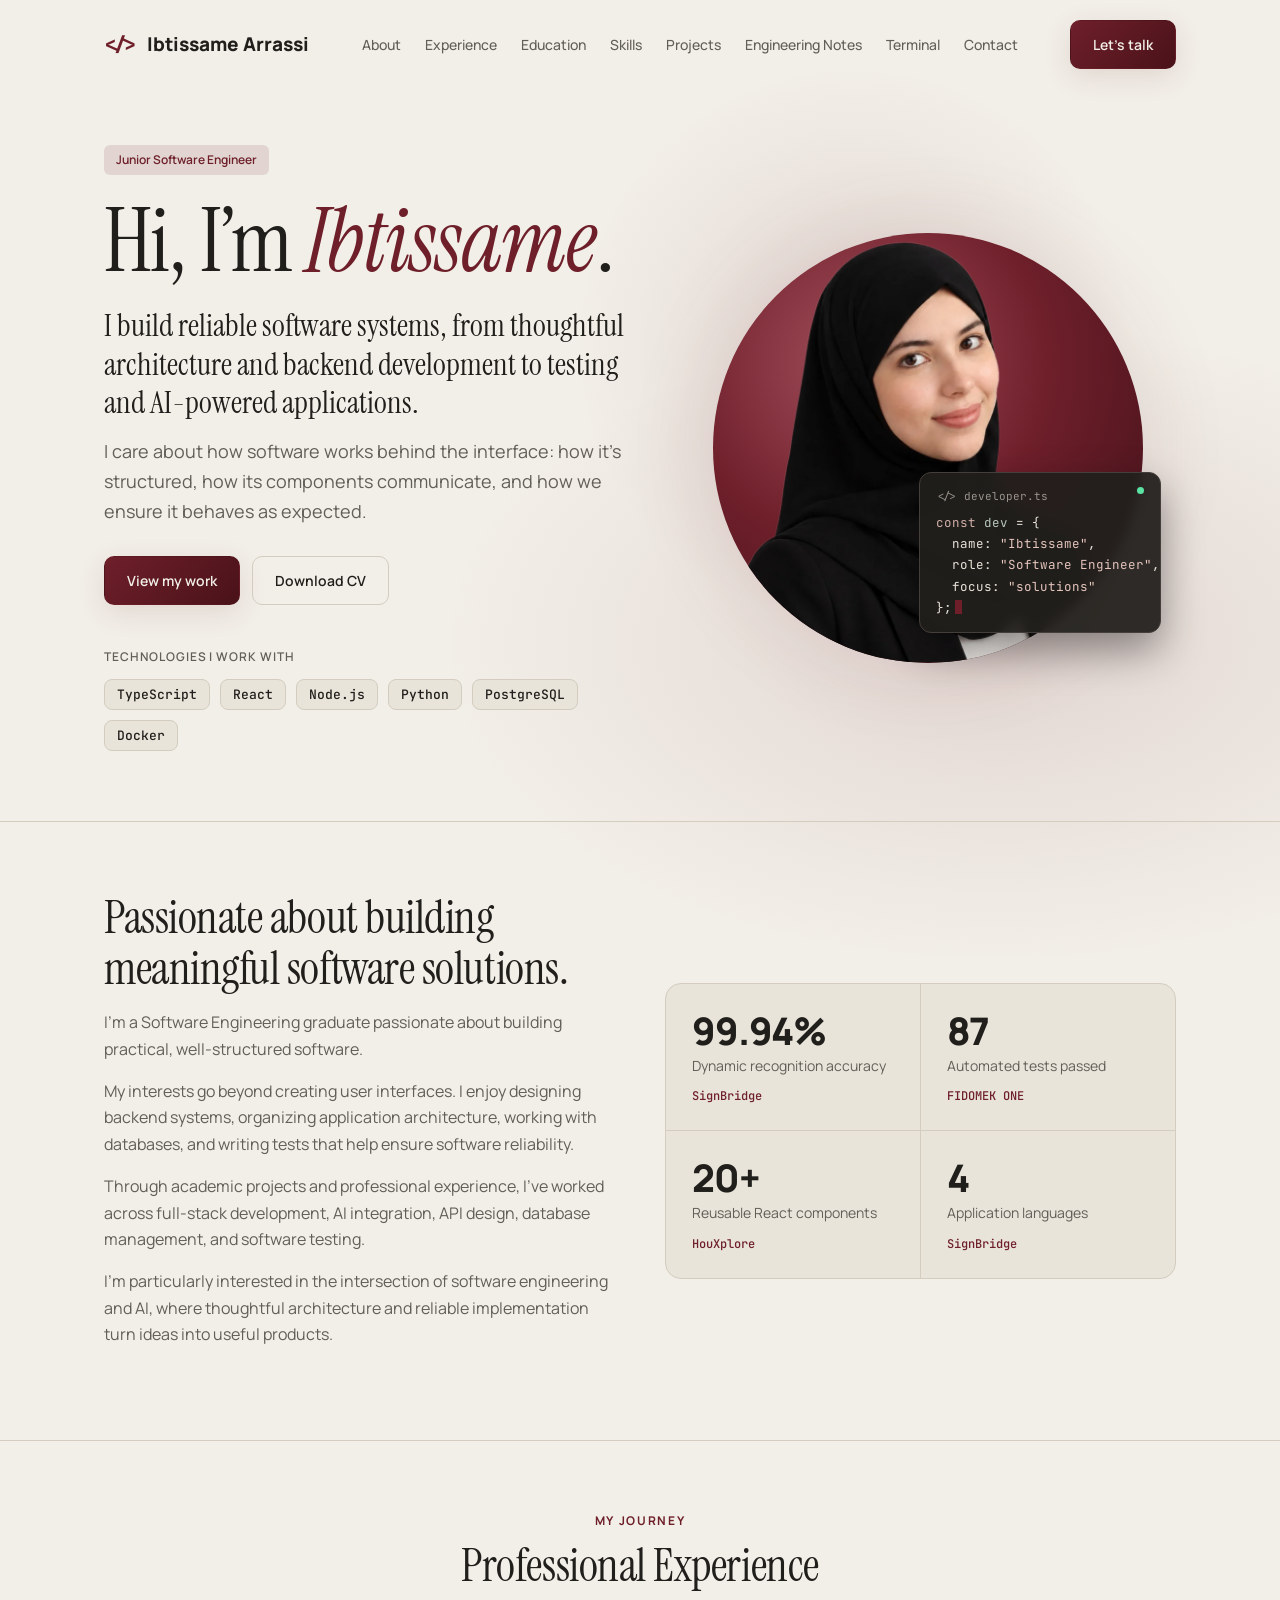
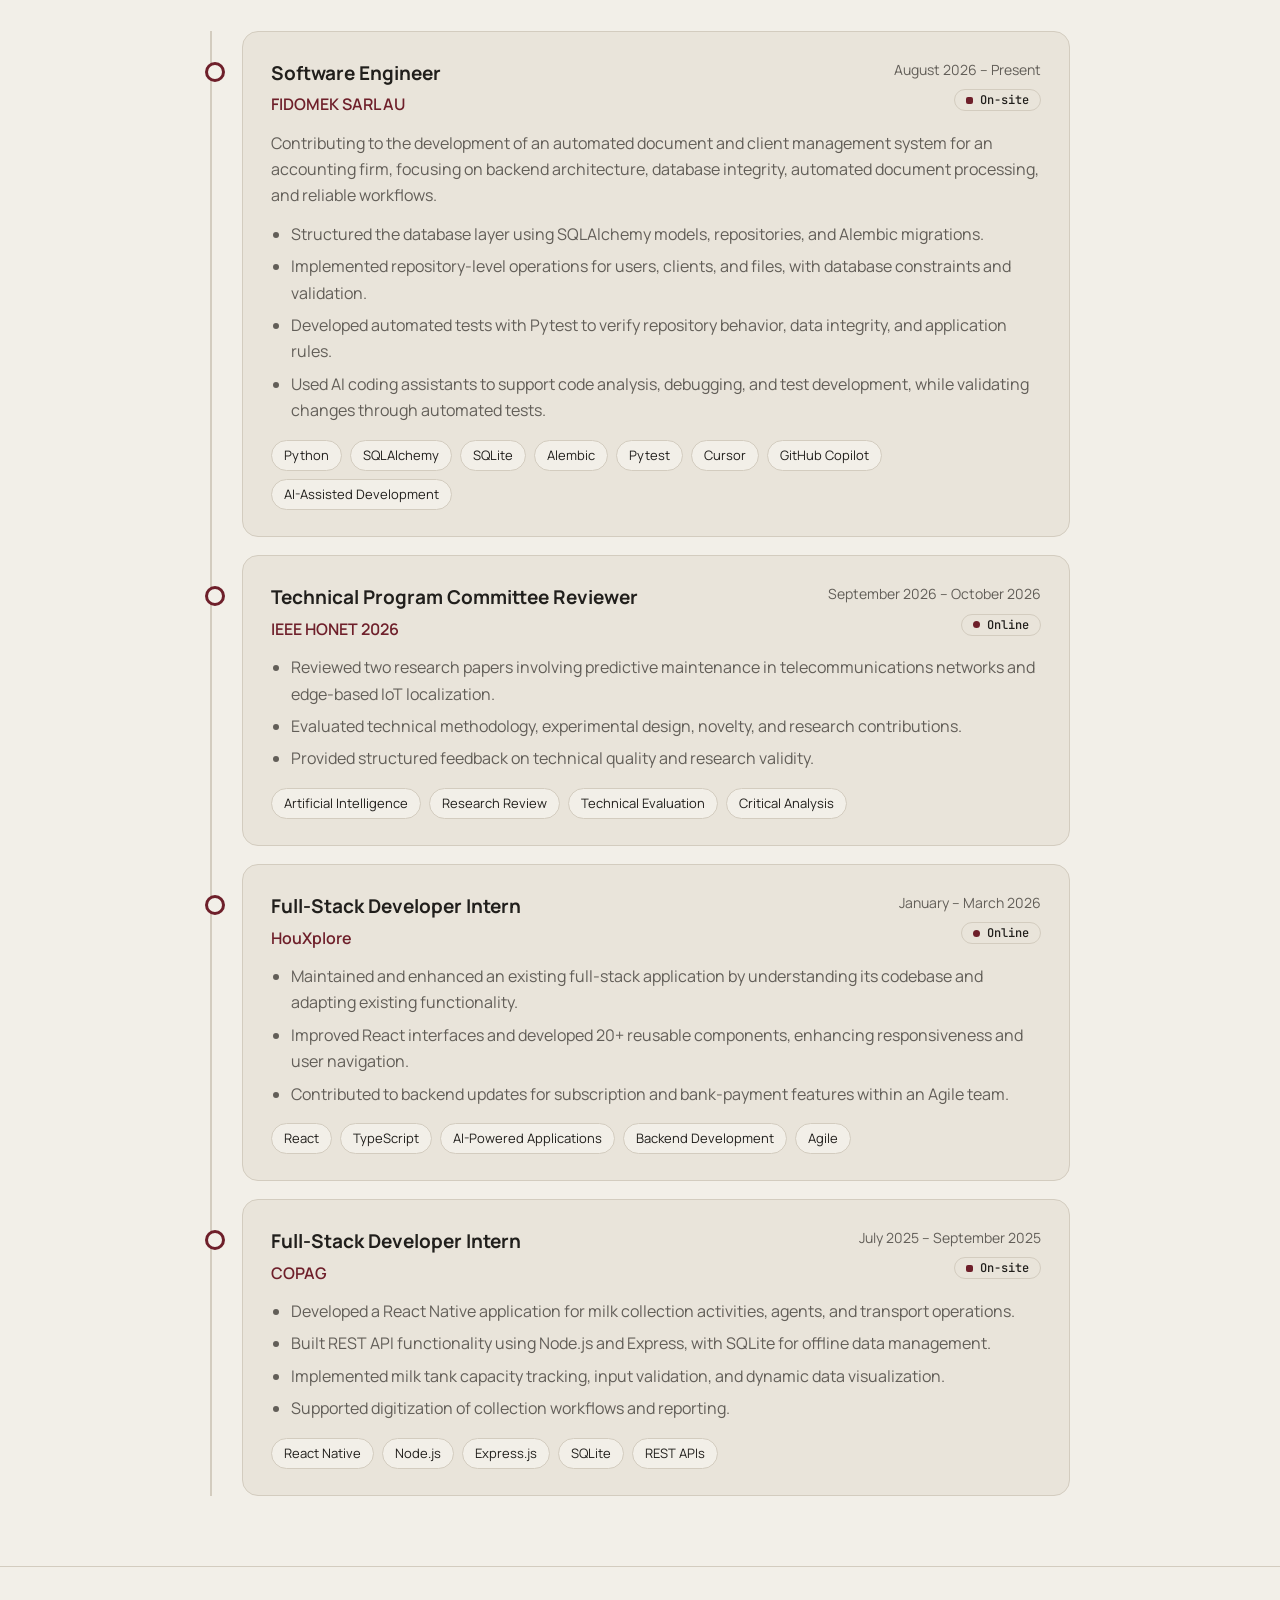
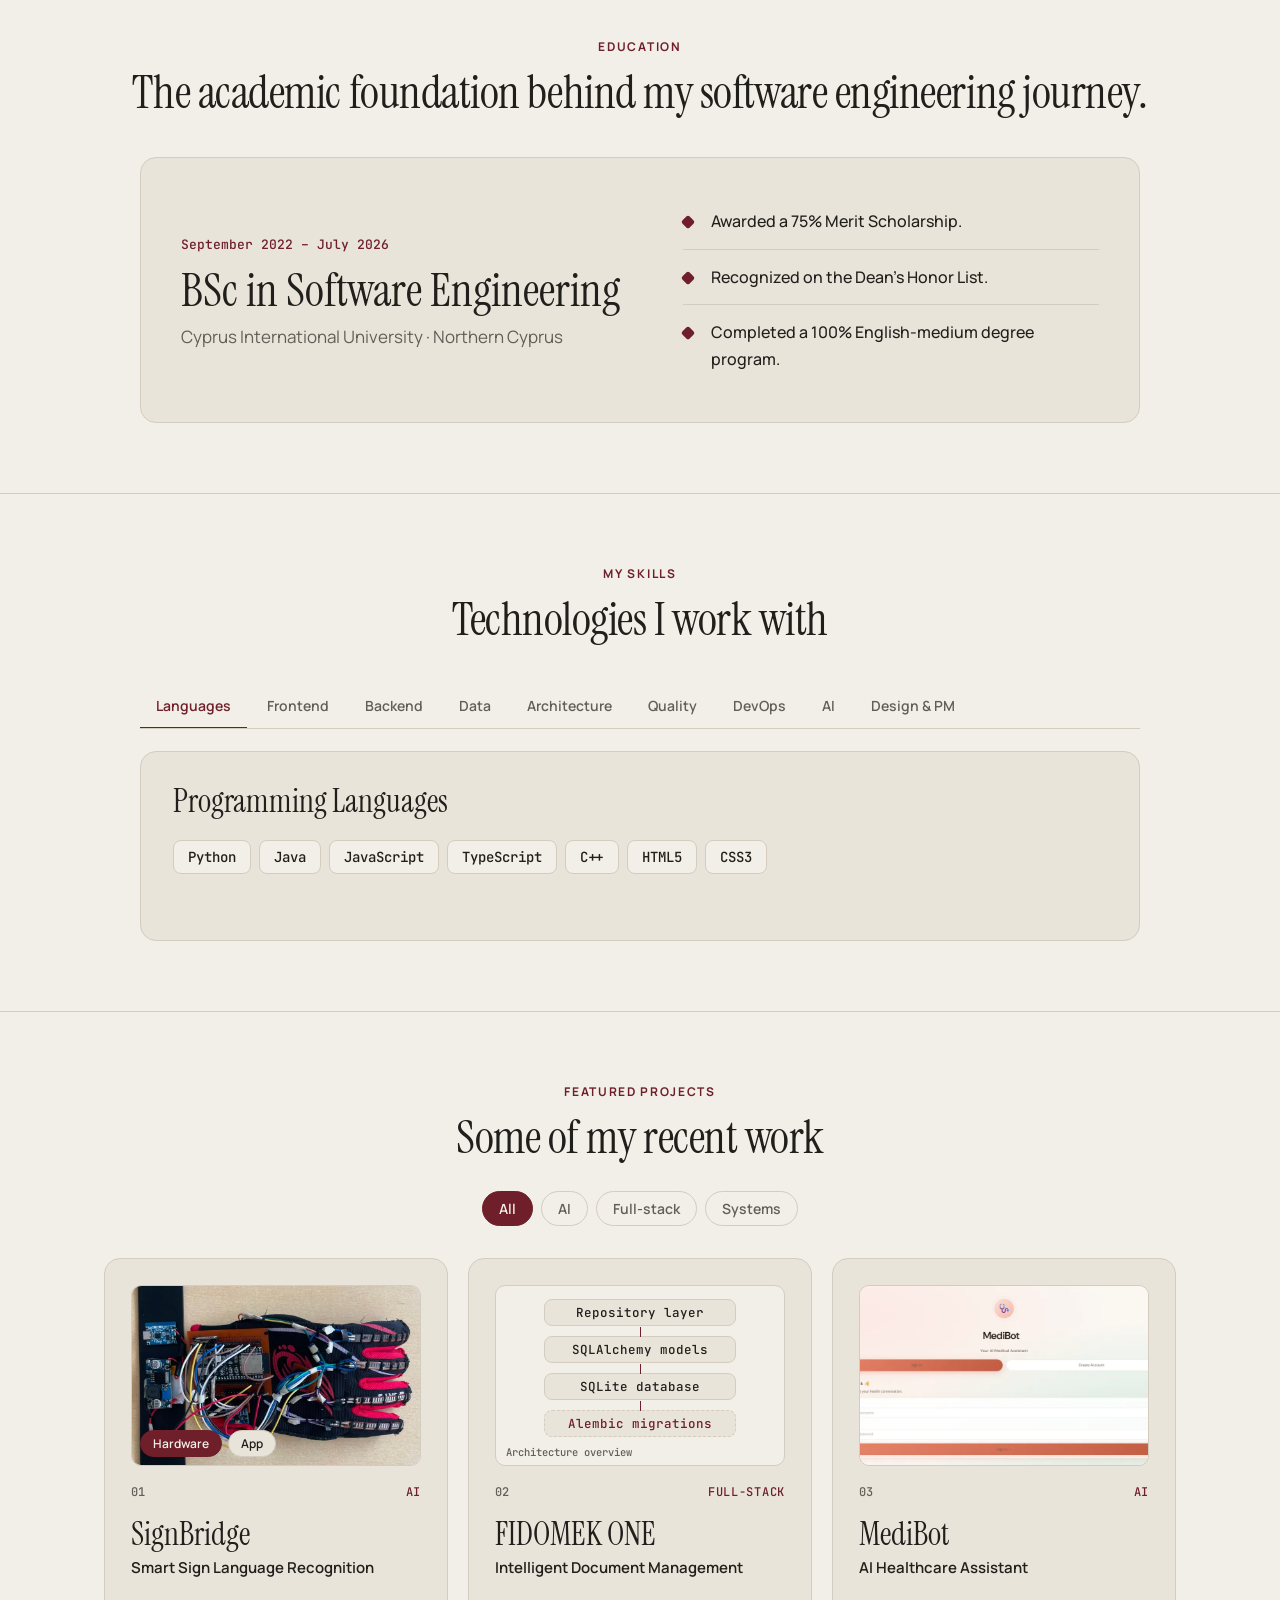
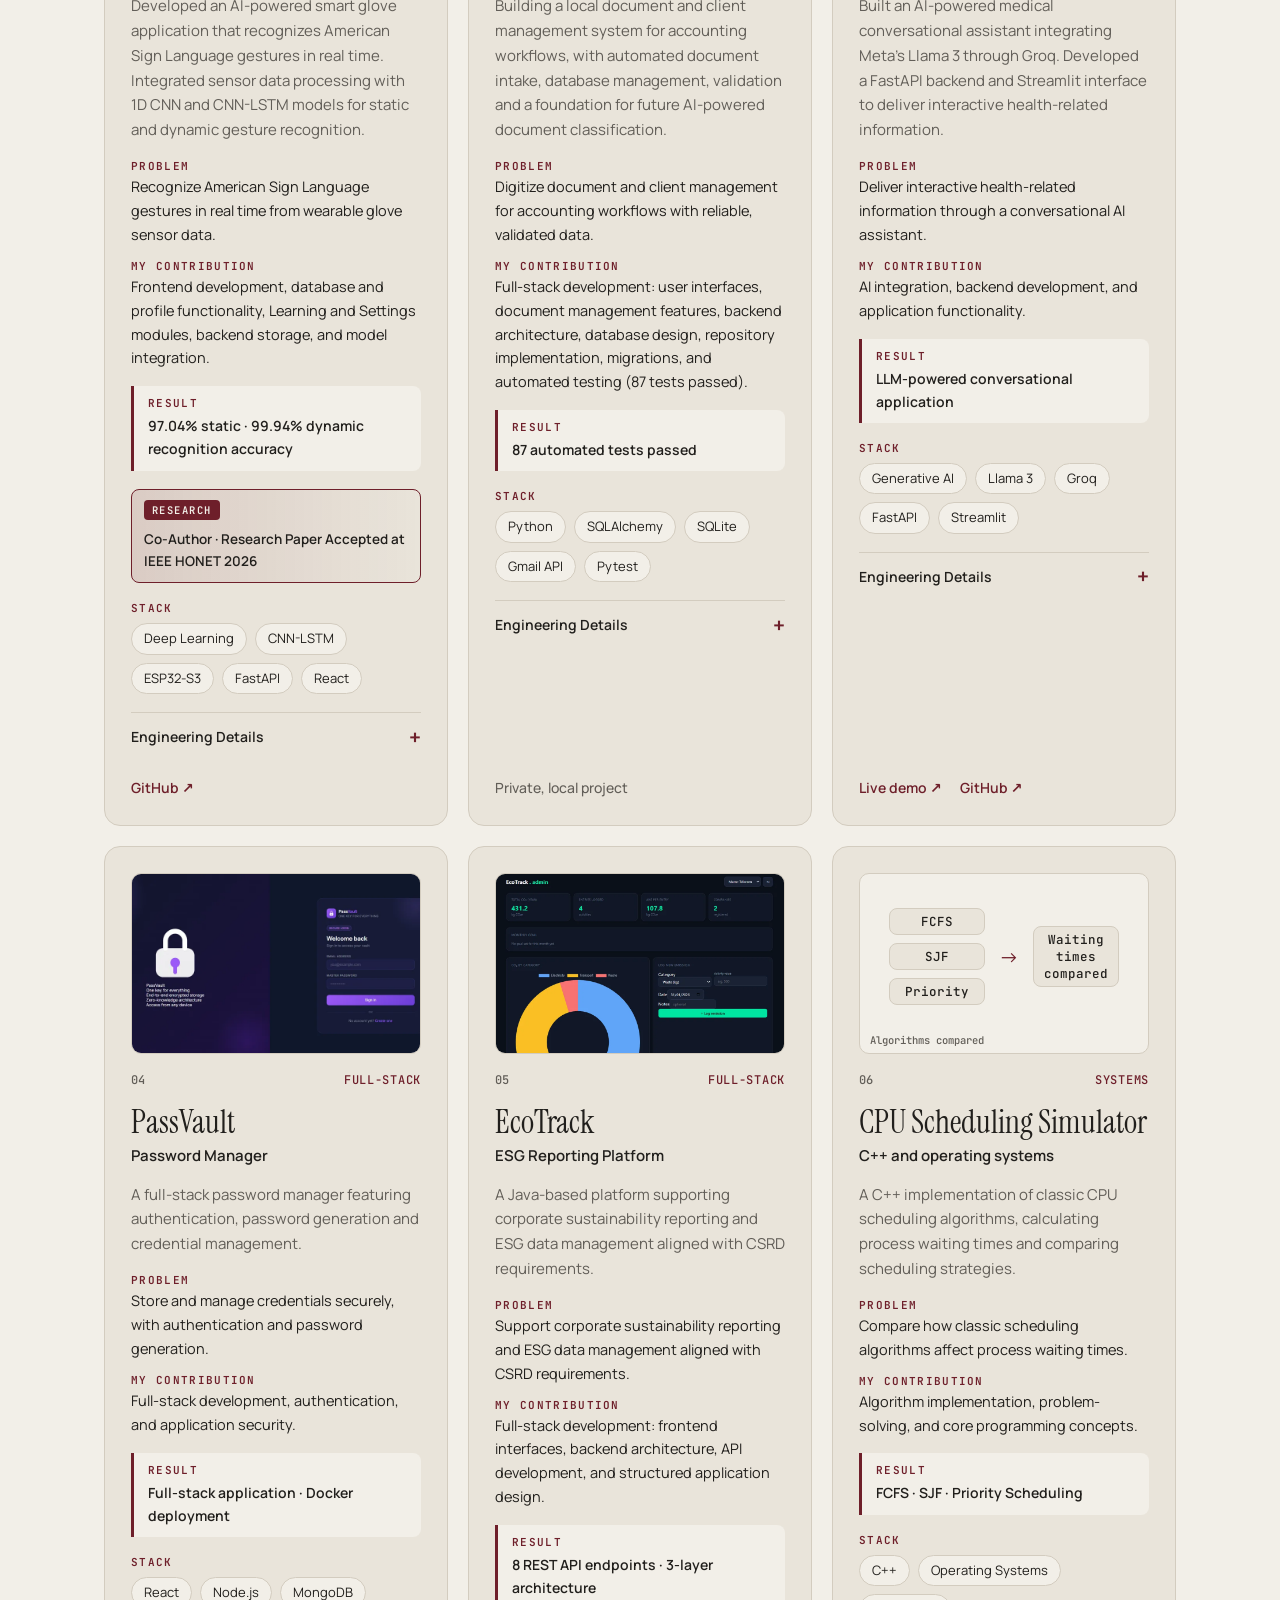
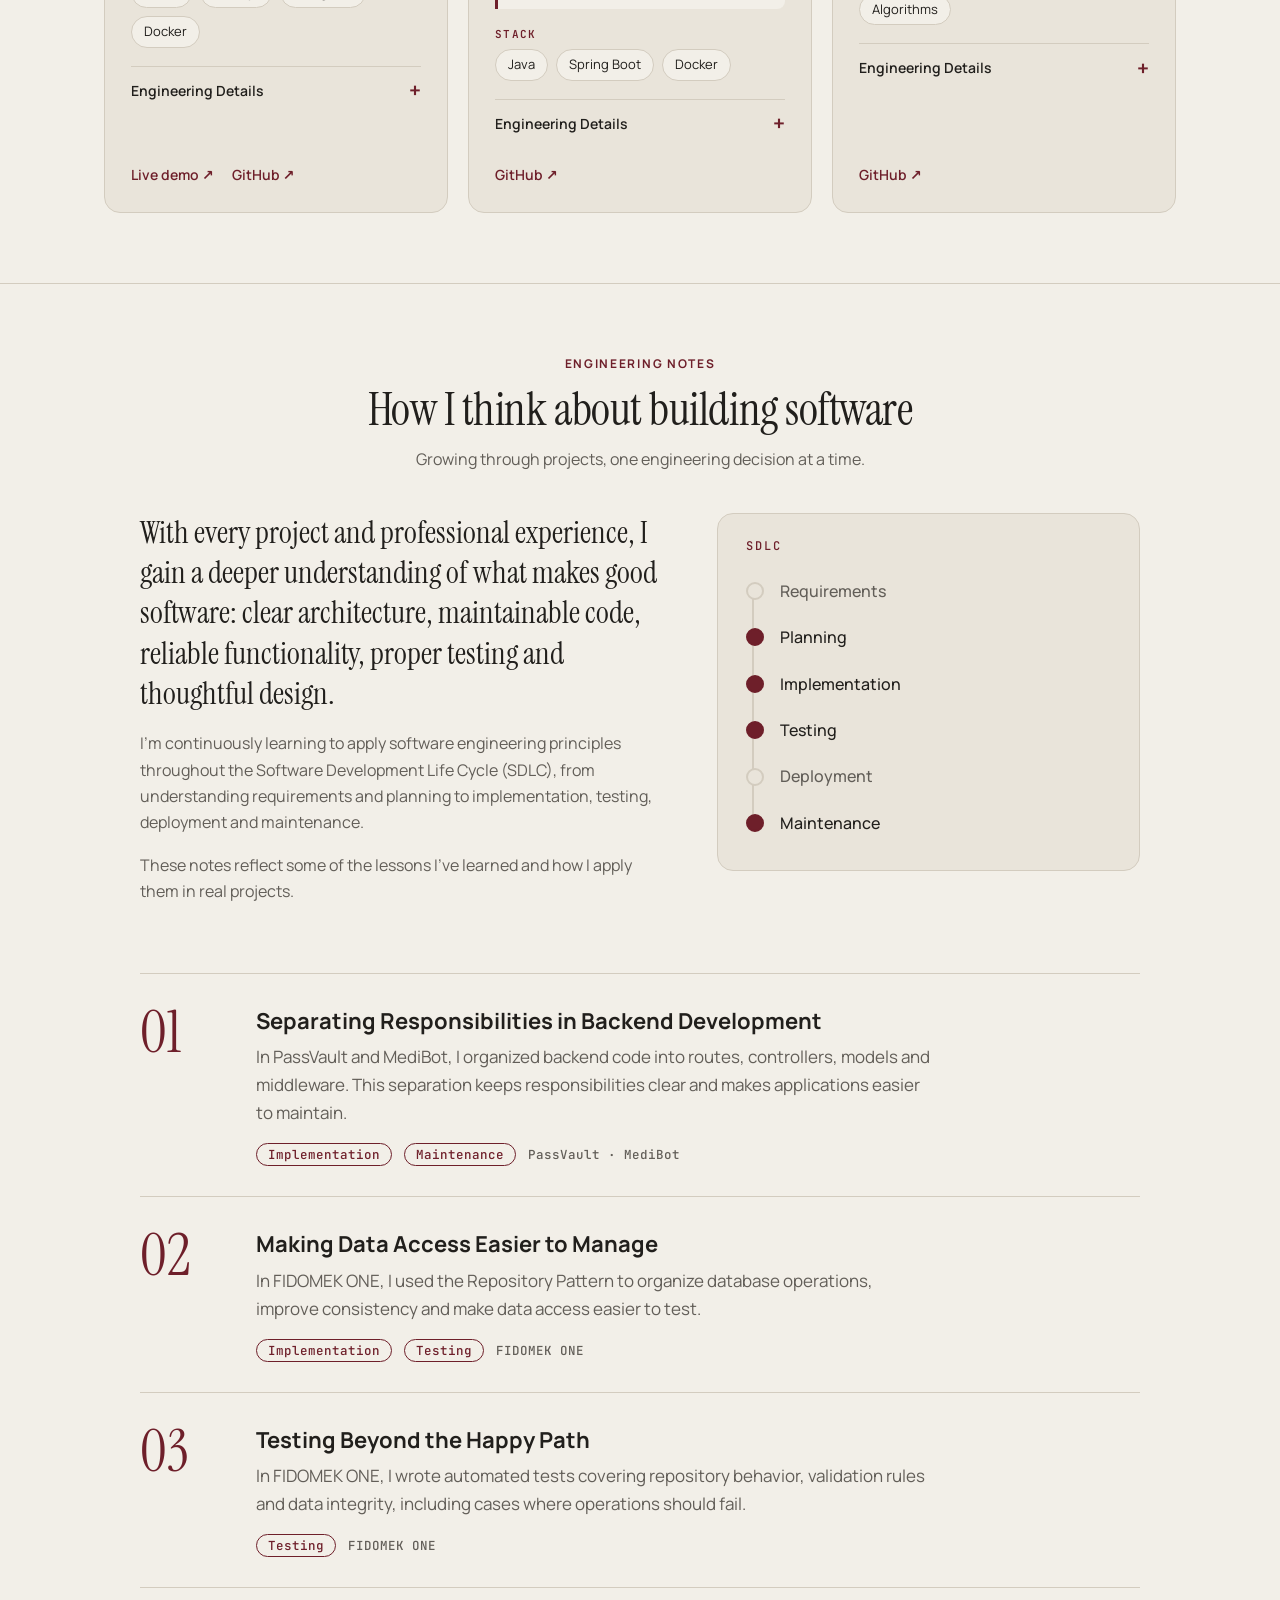
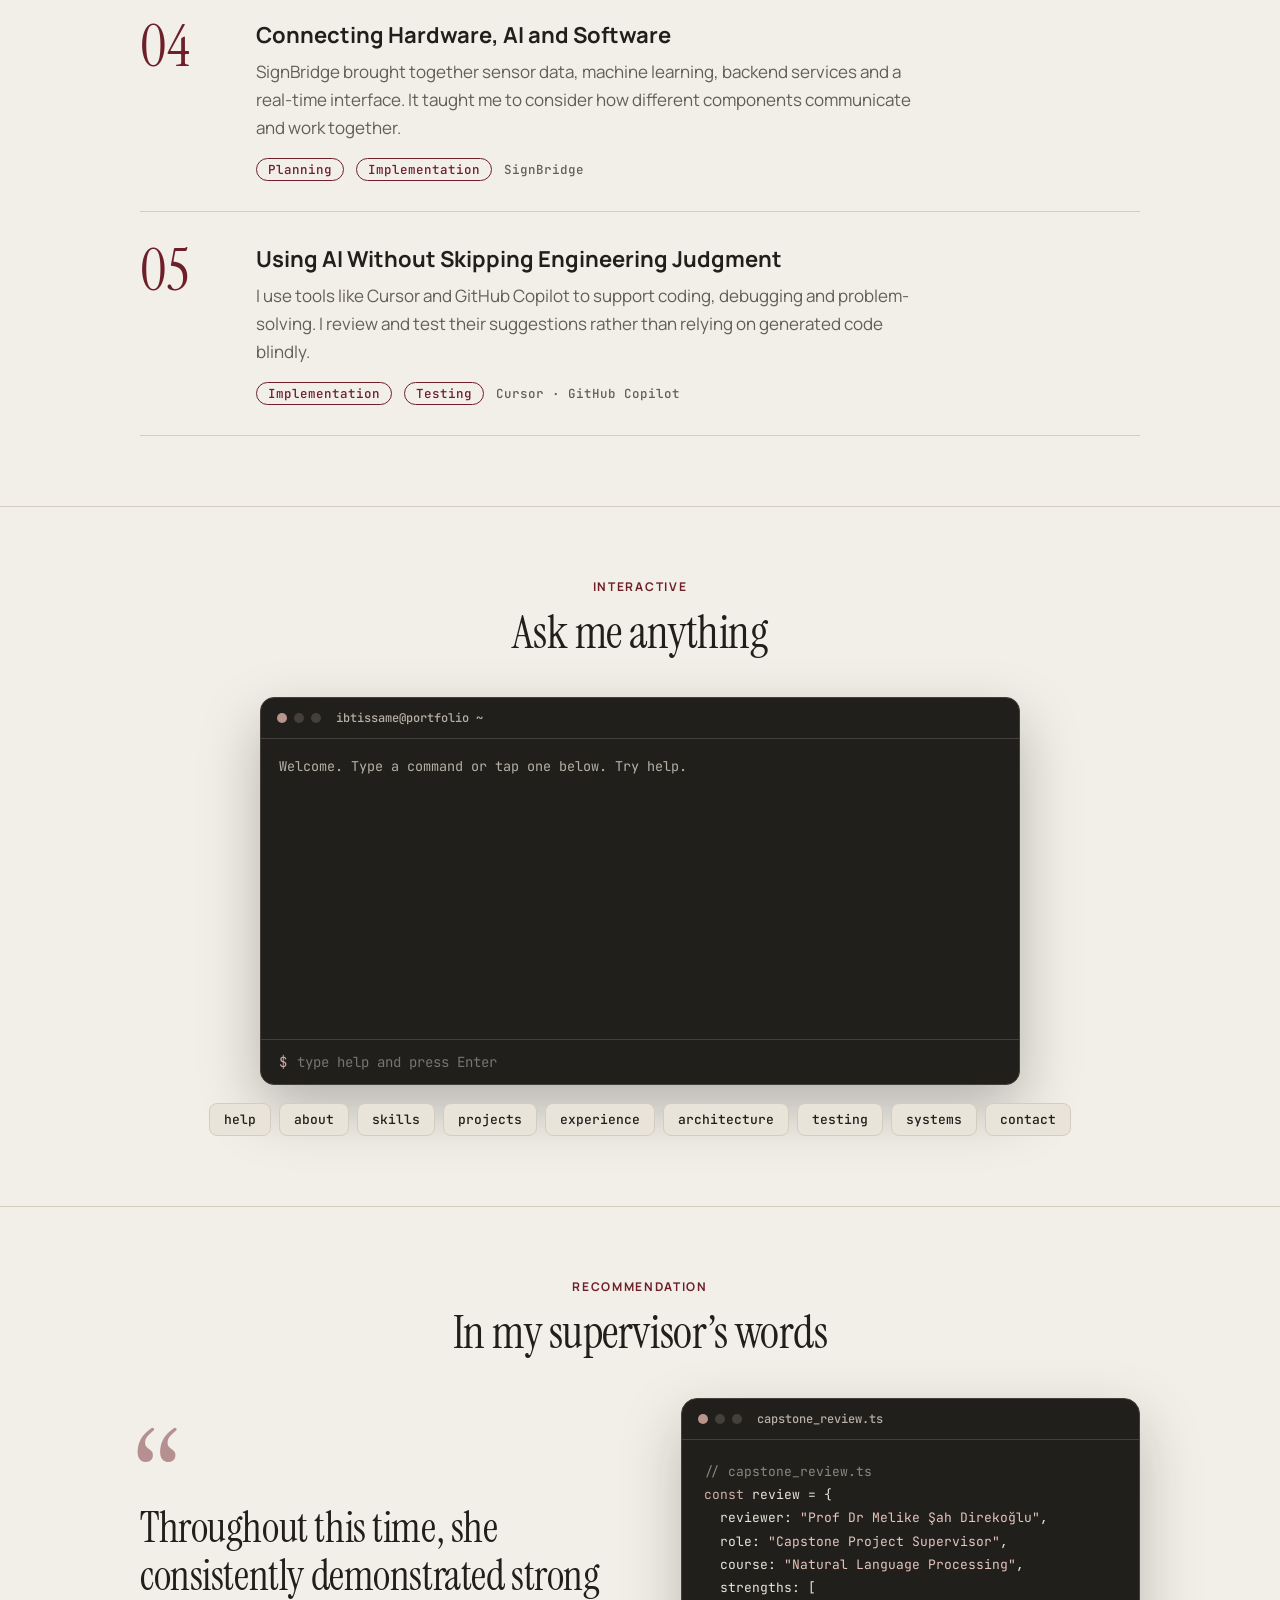
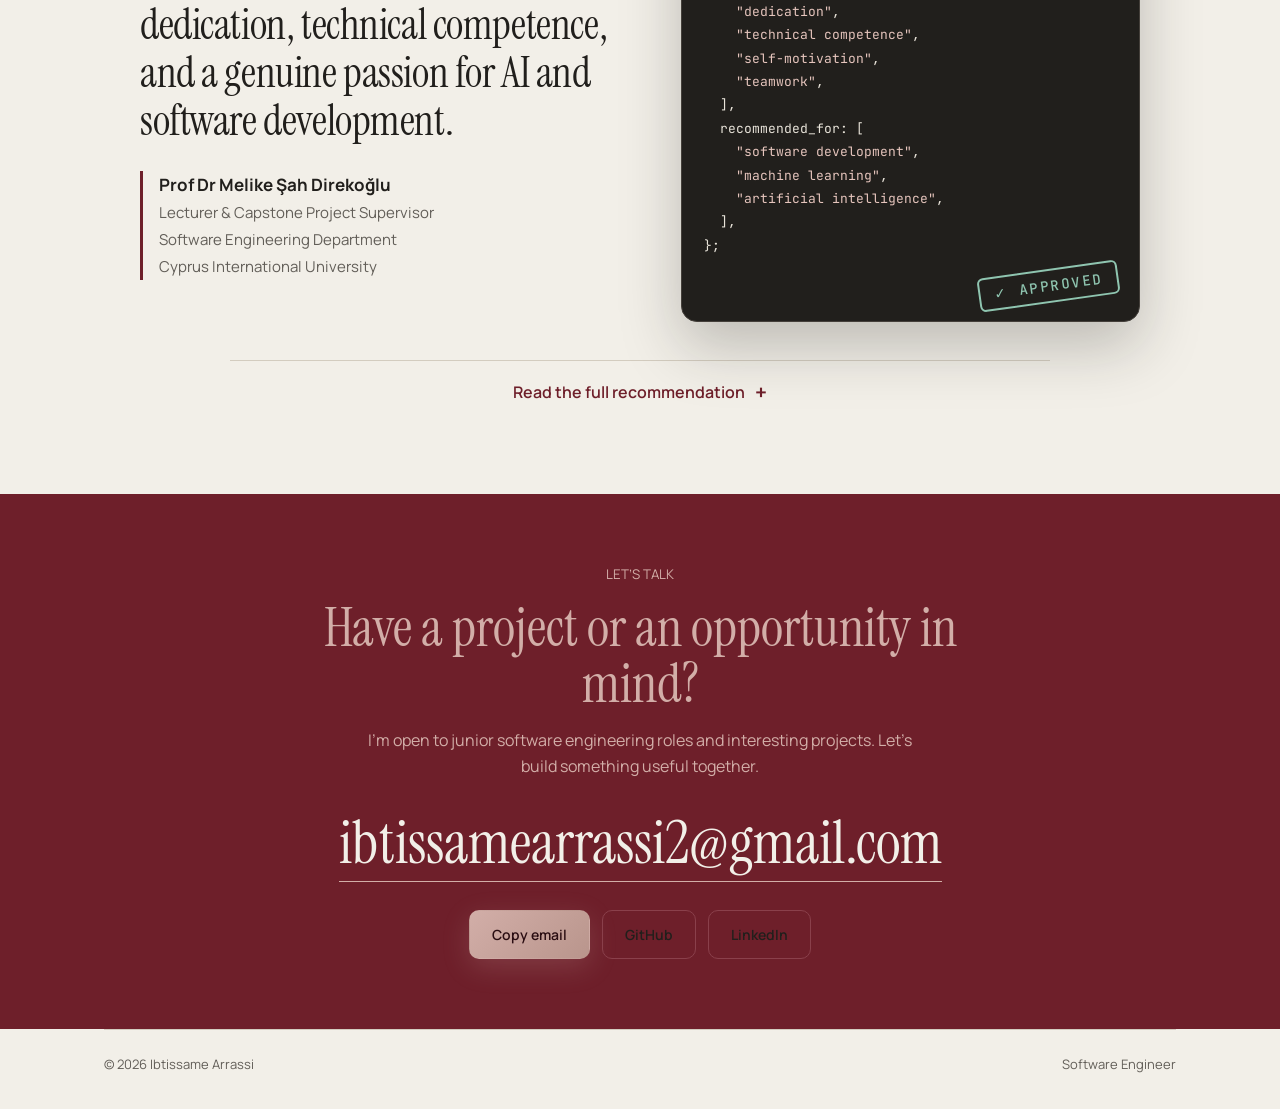
==== commit 9b555379: "enhancing the content and design" ====
--- a/index.html
+++ b/index.html
@@ -3,18 +3,38 @@
 <head>
 <meta charset="utf-8">
 <meta name="viewport" content="width=device-width, initial-scale=1, viewport-fit=cover">
-<title>Ibtissame Arrassi – Junior Software Engineer</title>
+<title>Ibtissame Arrassi | Junior Software Engineer: Backend, Testing & AI</title>
+<meta name="description" content="Portfolio of Ibtissame Arrassi, junior software engineer specializing in backend architecture, software testing and AI-powered applications.">
+<meta name="author" content="Ibtissame Arrassi">
+<meta name="robots" content="index, follow">
+<meta name="theme-color" content="#6E1F2A">
+<meta name="color-scheme" content="light dark">
+<meta property="og:type" content="website">
+<meta property="og:site_name" content="Ibtissame Arrassi">
+<meta property="og:title" content="Ibtissame Arrassi | Junior Software Engineer: Backend, Testing & AI">
+<meta property="og:description" content="Portfolio of Ibtissame Arrassi, junior software engineer specializing in backend architecture, software testing and AI-powered applications.">
+<meta property="og:locale" content="en_US">
+<meta name="twitter:card" content="summary">
+<meta name="twitter:title" content="Ibtissame Arrassi | Junior Software Engineer: Backend, Testing & AI">
+<meta name="twitter:description" content="Portfolio of Ibtissame Arrassi, junior software engineer specializing in backend architecture, software testing and AI-powered applications.">
+<!-- After publishing, add: <link rel="canonical" href="https://YOUR-DOMAIN/"> and og:url / og:image (absolute URLs) -->
+<link rel="icon" href="data:image/svg+xml,%3Csvg xmlns='http://www.w3.org/2000/svg' viewBox='0 0 64 64'%3E%3Crect width='64' height='64' rx='14' fill='%236E1F2A'/%3E%3Cg fill='none' stroke='%23F2EFE8' stroke-width='5' stroke-linecap='round' stroke-linejoin='round'%3E%3Cpolyline points='24%2C22 12%2C32 24%2C42'/%3E%3Cpolyline points='40%2C22 52%2C32 40%2C42'/%3E%3Cline x1='36' y1='19' x2='28' y2='45'/%3E%3C/g%3E%3C/svg%3E">
+<script type="application/ld+json">{"@context": "https://schema.org", "@type": "Person", "name": "Ibtissame Arrassi", "jobTitle": "Junior Software Engineer", "description": "Portfolio of Ibtissame Arrassi, junior software engineer specializing in backend architecture, software testing and AI-powered applications.", "email": "mailto:ibtissamearrassi2@gmail.com", "sameAs": ["https://github.com/arrassiibtissame", "https://www.linkedin.com/in/ibtissame-arrassi"], "alumniOf": {"@type": "CollegeOrUniversity", "name": "Cyprus International University"}, "knowsAbout": ["Software engineering", "Backend development", "Software architecture", "Software testing", "Full-stack development", "Artificial intelligence", "Python", "TypeScript", "React"]}</script>
 <link rel="preconnect" href="https://fonts.googleapis.com">
 <link href="https://fonts.googleapis.com/css2?family=Instrument+Serif:ital@0;1&family=Manrope:wght@400;500;600;700;800&family=JetBrains+Mono:wght@400;500&display=swap" rel="stylesheet">
 <link rel="stylesheet" href="style.css">
 </head>
 <body>
+<a class="skip" href="#main">Skip to content</a>
 <div class="w">
-<nav>
+<nav aria-label="Main">
 <a class="logo" href="#"><i>&lt;/&gt;</i>Ibtissame Arrassi</a>
-<div class="nl"><a href="#about">About</a><a href="#experience">Experience</a><a href="#skills">Skills</a><a href="#projects">Projects</a><a href="#engineering-notes">Engineering Notes</a><a href="#terminal">Terminal</a><a href="#contact">Contact</a></div>
-<a class="btn p" href="#contact">Hire me</a>
+<div class="nl" id="nl"><a href="#about">About</a><a href="#experience">Experience</a><a href="#education">Education</a><a href="#skills">Skills</a><a href="#projects">Projects</a><a href="#engineering-notes">Engineering Notes</a><a href="#terminal">Terminal</a><a href="#contact">Contact</a></div>
+<div class="nav-r"><a class="btn p" href="#contact">Let’s talk</a><button class="menu" type="button" aria-expanded="false" aria-controls="nl" aria-label="Open menu"><span></span><span></span><span></span></button></div>
 </nav>
+</div>
+<main id="main">
+<div class="w">
 <header class="hero">
 <div>
 <span class="pill">Junior Software Engineer</span>
@@ -37,24 +57,30 @@
 <p>My interests go beyond creating user interfaces. I enjoy designing backend systems, organizing application architecture, working with databases, and writing tests that help ensure software reliability.</p>
 <p>Through academic projects and professional experience, I’ve worked across full-stack development, AI integration, API design, database management, and software testing.</p>
 <p>I’m particularly interested in the intersection of software engineering and AI, where thoughtful architecture and reliable implementation turn ideas into useful products.</p></div>
-<div class="stats"><div><b class="cnt">4</b><span>Languages spoken</span></div><div><b class="cnt">2</b><span>AI-focused projects</span></div><div><b>2026</b><span>Graduation year</span></div></div>
+<div class="stats"><div><b class="cnt">99.94%</b><span>Dynamic recognition accuracy</span><small>SignBridge</small></div><div><b class="cnt">87</b><span>Automated tests passed</span><small>FIDOMEK ONE</small></div><div><b class="cnt">20+</b><span>Reusable React components</span><small>HouXplore</small></div><div><b class="cnt">4</b><span>Application languages</span><small>SignBridge</small></div></div>
 </div></section>
 
 <section id="experience"><div class="w">
 <div class="sec-t"><small>MY JOURNEY</small><h2>Professional Experience</h2></div>
-<div class="tl"><article class="job"><header><div><h3>Software Engineer</h3><div class="org">FIDOMEK SARL AU</div></div><time>August 2026 – Present</time></header><p>Contributing to the development of a local document and client management system for an accounting firm, focusing on backend architecture, database integrity, and reliable document workflows.</p><ul class="bl"><li>Structured the database layer using SQLAlchemy models, repositories, and Alembic migrations.</li><li>Implemented repository-level operations for users, clients, and files, with database constraints and validation.</li><li>Developed automated tests with Pytest to verify repository behavior, data integrity, and application rules.</li><li>Used AI coding assistants to support code analysis, debugging, and test development, while validating changes through automated tests.</li></ul><ul class="pills"><li>Python</li><li>SQLAlchemy</li><li>SQLite</li><li>Alembic</li><li>Pytest</li><li>Cursor</li><li>GitHub Copilot</li><li>AI-Assisted Development</li></ul></article><article class="job"><header><div><h3>Technical Program Committee Reviewer</h3><div class="org">IEEE HONET 2026</div></div><time>September 2026 – October 2026</time></header><ul class="bl"><li>Reviewed two research papers involving predictive maintenance in telecommunications networks and edge-based IoT localization.</li><li>Evaluated technical methodology, experimental design, novelty, and research contributions.</li><li>Provided structured feedback on technical quality and research validity.</li></ul><ul class="pills"><li>Artificial Intelligence</li><li>Research Review</li><li>Technical Evaluation</li><li>Critical Analysis</li></ul></article><article class="job"><header><div><h3>Full-Stack Developer Intern</h3><div class="org">HouXplore</div></div><time>January 2026 – March 2026</time></header><ul class="bl"><li>Developed 20+ reusable React components for AI-powered recruitment workflows.</li><li>Improved responsive interfaces, navigation, and multi-step onboarding experiences.</li><li>Contributed to subscription and bank-payment-related backend functionality.</li><li>Collaborated in an Agile development environment on multilingual product features.</li></ul><ul class="pills"><li>React</li><li>TypeScript</li><li>AI-Powered Applications</li><li>Backend Development</li><li>Agile</li></ul></article><article class="job"><header><div><h3>Full-Stack Developer Intern</h3><div class="org">COPAG</div></div><time>July 2025 – September 2025</time></header><ul class="bl"><li>Developed a React Native application for milk collection activities, agents, and transport operations.</li><li>Built REST API functionality using Node.js and Express, with SQLite for offline data management.</li><li>Implemented milk tank capacity tracking, input validation, and dynamic data visualization.</li><li>Supported digitization of collection workflows and reporting.</li></ul><ul class="pills"><li>React Native</li><li>Node.js</li><li>Express.js</li><li>SQLite</li><li>REST APIs</li></ul></article></div>
+<div class="tl"><article class="job"><header><div><h3>Software Engineer</h3><div class="org">FIDOMEK SARL AU</div></div><div class="when"><time>August 2026 – Present</time><span class="mode site">On-site</span></div></header><p>Contributing to the development of an automated document and client management system for an accounting firm, focusing on backend architecture, database integrity, automated document processing, and reliable workflows.</p><ul class="bl"><li>Structured the database layer using SQLAlchemy models, repositories, and Alembic migrations.</li><li>Implemented repository-level operations for users, clients, and files, with database constraints and validation.</li><li>Developed automated tests with Pytest to verify repository behavior, data integrity, and application rules.</li><li>Used AI coding assistants to support code analysis, debugging, and test development, while validating changes through automated tests.</li></ul><ul class="pills"><li>Python</li><li>SQLAlchemy</li><li>SQLite</li><li>Alembic</li><li>Pytest</li><li>Cursor</li><li>GitHub Copilot</li><li>AI-Assisted Development</li></ul></article><article class="job"><header><div><h3>Technical Program Committee Reviewer</h3><div class="org">IEEE HONET 2026</div></div><div class="when"><time>September 2026 – October 2026</time><span class="mode online">Online</span></div></header><ul class="bl"><li>Reviewed two research papers involving predictive maintenance in telecommunications networks and edge-based IoT localization.</li><li>Evaluated technical methodology, experimental design, novelty, and research contributions.</li><li>Provided structured feedback on technical quality and research validity.</li></ul><ul class="pills"><li>Artificial Intelligence</li><li>Research Review</li><li>Technical Evaluation</li><li>Critical Analysis</li></ul></article><article class="job"><header><div><h3>Full-Stack Developer Intern</h3><div class="org">HouXplore</div></div><div class="when"><time>January – March 2026</time><span class="mode online">Online</span></div></header><ul class="bl"><li>Maintained and enhanced an existing full-stack application by understanding its codebase and adapting existing functionality.</li><li>Improved React interfaces and developed 20+ reusable components, enhancing responsiveness and user navigation.</li><li>Contributed to backend updates for subscription and bank-payment features within an Agile team.</li></ul><ul class="pills"><li>React</li><li>TypeScript</li><li>AI-Powered Applications</li><li>Backend Development</li><li>Agile</li></ul></article><article class="job"><header><div><h3>Full-Stack Developer Intern</h3><div class="org">COPAG</div></div><div class="when"><time>July 2025 – September 2025</time><span class="mode site">On-site</span></div></header><ul class="bl"><li>Developed a React Native application for milk collection activities, agents, and transport operations.</li><li>Built REST API functionality using Node.js and Express, with SQLite for offline data management.</li><li>Implemented milk tank capacity tracking, input validation, and dynamic data visualization.</li><li>Supported digitization of collection workflows and reporting.</li></ul><ul class="pills"><li>React Native</li><li>Node.js</li><li>Express.js</li><li>SQLite</li><li>REST APIs</li></ul></article></div>
+</div></section>
+
+<section id="education"><div class="w">
+<div class="sec-t"><small>EDUCATION</small><h2>The academic foundation behind my software engineering journey.</h2></div>
+<div class="edu"><div class="edu-main"><span class="edu-date">September 2022 – July 2026</span><h3>BSc in Software Engineering</h3><p>Cyprus International University · Northern Cyprus</p></div>
+<ul class="edu-list"><li>Awarded a 75% Merit Scholarship.</li><li>Recognized on the Dean’s Honor List.</li><li>Completed a 100% English-medium degree program.</li></ul></div>
 </div></section>
 
 <section id="skills"><div class="w">
 <div class="sec-t"><small>MY SKILLS</small><h2>Technologies I work with</h2></div>
-<div class="tabs" role="tablist" aria-label="Skill categories"><button role="tab" id="tab0" aria-controls="pan0" aria-selected="true" tabindex="0">Frontend</button><button role="tab" id="tab1" aria-controls="pan1" aria-selected="false" tabindex="-1">Backend</button><button role="tab" id="tab2" aria-controls="pan2" aria-selected="false" tabindex="-1">Data</button><button role="tab" id="tab3" aria-controls="pan3" aria-selected="false" tabindex="-1">Architecture</button><button role="tab" id="tab4" aria-controls="pan4" aria-selected="false" tabindex="-1">Quality</button><button role="tab" id="tab5" aria-controls="pan5" aria-selected="false" tabindex="-1">DevOps</button><button role="tab" id="tab6" aria-controls="pan6" aria-selected="false" tabindex="-1">AI</button><button role="tab" id="tab7" aria-controls="pan7" aria-selected="false" tabindex="-1">Design &amp; PM</button></div>
-<div class="tpanel" role="tabpanel" id="pan0" aria-labelledby="tab0"><h3>Frontend Development</h3><ul class="pills"><li>React</li><li>TypeScript</li><li>JavaScript</li><li>Next.js</li><li>Vue.js</li><li>React Native</li><li>HTML5</li><li>CSS3</li><li>Tailwind CSS</li></ul></div><div class="tpanel" role="tabpanel" id="pan1" aria-labelledby="tab1" hidden><h3>Backend Development</h3><ul class="pills"><li>Python</li><li>Java</li><li>Node.js</li><li>Express.js</li><li>FastAPI</li><li>Spring Boot</li><li>REST APIs</li><li>WebSockets</li><li>JWT Authentication</li><li>Swagger</li><li>Postman</li></ul></div><div class="tpanel" role="tabpanel" id="pan2" aria-labelledby="tab2" hidden><h3>Databases &amp; Data Management</h3><ul class="pills"><li>PostgreSQL</li><li>MongoDB</li><li>SQLite</li><li>Supabase</li><li>SQLAlchemy(ORM)</li><li>Database Design</li><li>Data Modeling</li><li>Alembic</li></ul></div><div class="tpanel" role="tabpanel" id="pan3" aria-labelledby="tab3" hidden><h3>Software Architecture &amp; Engineering</h3><ul class="pills"><li>MVC-style Architecture</li><li>Layered Architecture</li><li>Repository Pattern</li><li>REST API Design</li><li>System Integration</li><li>Role-Based Access Control (RBAC)</li><li>Object-Oriented Programming</li></ul></div><div class="tpanel" role="tabpanel" id="pan4" aria-labelledby="tab4" hidden><h3>Testing &amp; Software Quality</h3><ul class="pills"><li>Pytest</li><li>Automated Testing</li><li>Repository Testing</li><li>Data Integrity Validation</li><li>API Testing</li><li>Debugging</li><li>Error Handling</li></ul></div><div class="tpanel" role="tabpanel" id="pan5" aria-labelledby="tab5" hidden><h3>DevOps &amp; Deployment</h3><ul class="pills"><li>Git</li><li>GitHub</li><li>Docker</li><li>Application Deployment</li><li>Environment Configuration</li></ul></div><div class="tpanel" role="tabpanel" id="pan6" aria-labelledby="tab6" hidden><h3>AI &amp; AI-Assisted Development</h3><ul class="pills"><li>Llama 3</li><li>Groq API</li><li>Machine Learning Integration</li><li>Cursor</li><li>GitHub Copilot</li><li>ChatGPT</li><li>AI-Assisted Debugging</li></ul></div><div class="tpanel" role="tabpanel" id="pan7" aria-labelledby="tab7" hidden><h3>UI/UX Design &amp; Project Management</h3><ul class="pills"><li>Figma</li><li>Wireframing</li><li>UI Design</li><li>Interactive Prototyping</li><li>Responsive Design</li><li>Jira</li><li>Trello</li><li>Agile Collaboration</li></ul></div>
+<div class="tabs" role="tablist" aria-label="Skill categories"><button role="tab" id="tab0" aria-controls="pan0" aria-selected="true" tabindex="0">Languages</button><button role="tab" id="tab1" aria-controls="pan1" aria-selected="false" tabindex="-1">Frontend</button><button role="tab" id="tab2" aria-controls="pan2" aria-selected="false" tabindex="-1">Backend</button><button role="tab" id="tab3" aria-controls="pan3" aria-selected="false" tabindex="-1">Data</button><button role="tab" id="tab4" aria-controls="pan4" aria-selected="false" tabindex="-1">Architecture</button><button role="tab" id="tab5" aria-controls="pan5" aria-selected="false" tabindex="-1">Quality</button><button role="tab" id="tab6" aria-controls="pan6" aria-selected="false" tabindex="-1">DevOps</button><button role="tab" id="tab7" aria-controls="pan7" aria-selected="false" tabindex="-1">AI</button><button role="tab" id="tab8" aria-controls="pan8" aria-selected="false" tabindex="-1">Design &amp; PM</button></div>
+<div class="tpanel" role="tabpanel" id="pan0" aria-labelledby="tab0"><h3>Programming Languages</h3><ul class="pills"><li>Python</li><li>Java</li><li>JavaScript</li><li>TypeScript</li><li>C++</li><li>HTML5</li><li>CSS3</li></ul></div><div class="tpanel" role="tabpanel" id="pan1" aria-labelledby="tab1" hidden><h3>Frontend Frameworks &amp; Libraries</h3><ul class="pills"><li>React</li><li>Next.js</li><li>Vue.js</li><li>React Native</li><li>Tailwind CSS</li></ul></div><div class="tpanel" role="tabpanel" id="pan2" aria-labelledby="tab2" hidden><h3>Backend Development</h3><ul class="pills"><li>Node.js</li><li>Express.js</li><li>FastAPI</li><li>Spring Boot</li><li>REST APIs</li><li>WebSockets</li><li>JWT Authentication</li><li>Swagger</li></ul></div><div class="tpanel" role="tabpanel" id="pan3" aria-labelledby="tab3" hidden><h3>Databases &amp; Data Management</h3><ul class="pills"><li>PostgreSQL</li><li>MongoDB</li><li>SQLite</li><li>Supabase</li><li>SQLAlchemy</li><li>Database Design</li><li>Data Modeling</li><li>Alembic</li></ul></div><div class="tpanel" role="tabpanel" id="pan4" aria-labelledby="tab4" hidden><h3>Software Architecture &amp; Engineering</h3><ul class="pills"><li>MVC-style Architecture</li><li>Layered Architecture</li><li>Repository Pattern</li><li>REST API Design</li><li>System Integration</li><li>Role-Based Access Control (RBAC)</li><li>Object-Oriented Programming</li></ul></div><div class="tpanel" role="tabpanel" id="pan5" aria-labelledby="tab5" hidden><h3>Testing &amp; Software Quality</h3><ul class="pills"><li>Pytest</li><li>Automated Testing</li><li>Repository Testing</li><li>Data Integrity Validation</li><li>API Testing</li><li>Postman</li><li>Debugging</li><li>Error Handling</li></ul></div><div class="tpanel" role="tabpanel" id="pan6" aria-labelledby="tab6" hidden><h3>DevOps &amp; Deployment</h3><ul class="pills"><li>Git</li><li>GitHub</li><li>Docker</li><li>Application Deployment</li><li>Environment Configuration</li></ul></div><div class="tpanel" role="tabpanel" id="pan7" aria-labelledby="tab7" hidden><h3>AI &amp; AI-Assisted Development</h3><h4>AI &amp; Machine Learning</h4><ul class="pills"><li>Llama 3</li><li>Groq API</li><li>Machine Learning Integration</li></ul><h4>AI-Assisted Development Tools</h4><ul class="pills"><li>Cursor</li><li>GitHub Copilot</li><li>ChatGPT</li><li>AI-Assisted Debugging</li></ul></div><div class="tpanel" role="tabpanel" id="pan8" aria-labelledby="tab8" hidden><h3>UI/UX Design &amp; Project Management</h3><ul class="pills"><li>Figma</li><li>Wireframing</li><li>UI Design</li><li>Interactive Prototyping</li><li>Responsive Design</li><li>Jira</li><li>Trello</li><li>Agile Collaboration</li></ul></div>
 </div></section>
 
 <section id="projects"><div class="w">
 <div class="sec-t"><small>FEATURED PROJECTS</small><h2>Some of my recent work</h2></div>
-<div class="filt" role="group" aria-label="Filter projects"><button data-f="all" aria-pressed="true">All</button><button data-f="ai" aria-pressed="false">AI</button><button data-f="web" aria-pressed="false">Full-stack</button><button data-f="backend" aria-pressed="false">Backend and systems</button></div>
-<div class="pgrid"><article class="pj" data-cat="ai"><div class="top"><span>01</span><b>AI</b></div><h3>SignBridge</h3><p class="sub">Smart Sign Language Recognition</p><p>Developed an AI-powered smart glove application that recognizes American Sign Language gestures in real time. Integrated sensor data processing with 1D CNN and CNN-LSTM models for static and dynamic gesture recognition.</p><div class="hl">97.04% static · 99.94% dynamic recognition accuracy</div><div class="pub"><b>Research</b><span>Co-Author · Research Paper Accepted at IEEE HONET 2026</span></div><ul class="pills"><li>Deep Learning</li><li>CNN-LSTM</li><li>ESP32-S3</li><li>FastAPI</li><li>React</li></ul><details class="eng"><summary>Engineering Details</summary><div class="in"><h4>System Architecture</h4><p>An end-to-end architecture connecting wearable sensor hardware, machine learning models, a FastAPI backend, real-time communication, and a React application.</p><h4>Engineering Contributions</h4><ul class="bl"><li>Integrated ESP32-S3 sensor data with the application workflow.</li><li>Contributed to backend storage and database integration using Supabase.</li><li>Worked on real-time communication using WebSockets.</li><li>Contributed to the integration of CNN and CNN-LSTM recognition models.</li></ul><h4>Model Evaluation</h4><ul class="bl"><li>97.04% static sign recognition accuracy.</li><li>99.94% dynamic sign recognition accuracy.</li></ul><h4>Co-Authored Research Paper</h4><p>Co-authored a research paper based on SignBridge, accepted for presentation at IEEE HONET 2026, recognizing the project’s technical and research contributions.</p><p class="focus"><b>My Focus:</b> Frontend development, database and profile functionality, Learning and Settings modules, backend storage, and model integration.</p></div></details><div class="links"><a href="#">GitHub ↗</a></div></article><article class="pj" data-cat="backend"><div class="top"><span>02</span><b>Backend</b></div><h3>FIDOMEK ONE</h3><p class="sub">Intelligent Document Management</p><p>Building a local document and client management system for accounting workflows, with automated document intake, database management, validation and a foundation for future AI-powered document classification.</p><div class="hl">87 automated tests passed</div><ul class="pills"><li>Python</li><li>SQLAlchemy</li><li>SQLite</li><li>Gmail API</li><li>Pytest</li></ul><details class="eng"><summary>Engineering Details</summary><div class="in"><h4>System Architecture</h4><p>A modular backend built around SQLAlchemy models, repository-based data access, SQLite persistence, and Alembic database migrations.</p><h4>Engineering Implementation</h4><ul class="bl"><li>Organized data access through dedicated repositories.</li><li>Defined relational models, constraints, and validation rules.</li><li>Implemented role-based access requirements for administrators and employees.</li><li>Structured document workflows and database relationships.</li></ul><h4>Testing &amp; Quality</h4><ul class="bl"><li>87 automated tests passed in the reported test suite.</li><li>Tested repository behavior and data integrity.</li><li>Used Pytest to validate application rules and database operations.</li></ul><p class="focus"><b>My Focus:</b> Backend architecture, database design, repository implementation, migrations, and automated testing.</p></div></details><div class="links"><span>Private, local project</span></div></article><article class="pj" data-cat="ai"><div class="top"><span>03</span><b>AI</b></div><h3>MediBot</h3><p class="sub">AI Healthcare Assistant</p><p>Built an AI-powered medical conversational assistant integrating Meta’s Llama 3 through Groq. Developed a FastAPI backend and Streamlit interface to deliver interactive health-related information.</p><div class="hl">LLM-powered conversational application</div><ul class="pills"><li>Generative AI</li><li>Llama 3</li><li>Groq</li><li>FastAPI</li><li>Streamlit</li></ul><details class="eng"><summary>Engineering Details</summary><div class="in"><h4>System Architecture</h4><p>A conversational AI application combining a Streamlit interface, FastAPI backend, Groq API, and Llama 3 model.</p><h4>Engineering Implementation</h4><ul class="bl"><li>Connected the frontend to backend API functionality.</li><li>Integrated Llama 3 through Groq.</li><li>Organized application logic and request handling.</li><li>Worked with PostgreSQL and JWT authentication.</li></ul><p class="focus"><b>My Focus:</b> AI integration, backend development, and application functionality.</p></div></details><div class="links"><a href="#">Live demo ↗</a><a href="#">GitHub ↗</a></div></article><article class="pj" data-cat="web"><div class="top"><span>04</span><b>Full-stack</b></div><h3>PassVault</h3><p class="sub">Password Manager</p><p>A full-stack password manager featuring authentication, password generation and credential management.</p><div class="hl">Full-stack application · Docker deployment</div><ul class="pills"><li>React</li><li>Node.js</li><li>MongoDB</li><li>Docker</li></ul><details class="eng"><summary>Engineering Details</summary><div class="in"><h4>System Architecture</h4><p>A full-stack password management application built with React, Node.js, Express, and MongoDB.</p><h4>Engineering Implementation</h4><ul class="bl"><li>Implemented authentication using JWT.</li><li>Integrated backend functionality with MongoDB.</li><li>Developed password generation and management features.</li><li>Used Docker in the development and deployment workflow.</li></ul><p class="focus"><b>My Focus:</b> Full-stack development, authentication, and application security.</p></div></details><div class="links"><a href="#">Live demo ↗</a><a href="#">GitHub ↗</a></div></article><article class="pj" data-cat="backend"><div class="top"><span>05</span><b>Backend</b></div><h3>EcoTrack</h3><p class="sub">ESG Reporting Platform</p><p>A Java-based platform supporting corporate sustainability reporting and ESG data management aligned with CSRD requirements.</p><div class="hl">8 REST API endpoints · 3-layer architecture</div><ul class="pills"><li>Java</li><li>Spring Boot</li><li>Docker</li></ul><details class="eng"><summary>Engineering Details</summary><div class="in"><h4>System Architecture</h4><p>A Java Spring Boot application structured around a three-layer architecture and REST API endpoints.</p><h4>Engineering Implementation</h4><ul class="bl"><li>Designed three core entities and eight API endpoints.</li><li>Organized application responsibilities across three layers.</li><li>Implemented error handling and backend data operations.</li><li>Used Docker for containerization.</li></ul><p class="focus"><b>My Focus:</b> Backend architecture, API development, and structured application design.</p></div></details><div class="links"><a href="#">GitHub ↗</a></div></article><article class="pj" data-cat="backend"><div class="top"><span>06</span><b>Systems</b></div><h3>CPU Scheduling Simulator</h3><p class="sub">C++ and operating systems</p><p>A C++ implementation of classic CPU scheduling algorithms, calculating process waiting times and comparing scheduling strategies.</p><div class="hl">FCFS · SJF · Priority Scheduling</div><ul class="pills"><li>C++</li><li>Operating Systems</li><li>Algorithms</li></ul><details class="eng"><summary>Engineering Details</summary><div class="in"><h4>Technical Implementation</h4><p>A C++ simulator demonstrating fundamental CPU scheduling algorithms.</p><h4>Engineering Implementation</h4><ul class="bl"><li>Implemented First Come First Served (FCFS).</li><li>Implemented Shortest Job First (SJF).</li><li>Implemented Priority Scheduling.</li><li>Calculated process waiting times using input process data.</li></ul><p class="focus"><b>My Focus:</b> Algorithm implementation, problem-solving, and core programming concepts.</p></div></details><div class="links"><a href="#">GitHub ↗</a></div></article></div>
+<div class="filt" role="group" aria-label="Filter projects"><button data-f="all" aria-pressed="true">All</button><button data-f="ai" aria-pressed="false">AI</button><button data-f="web" aria-pressed="false">Full-stack</button><button data-f="systems" aria-pressed="false">Systems</button></div>
+<div class="pgrid"><article class="pj" data-cat="ai"><div class="pmedia"><button class="shot" type="button" aria-label="Enlarge image: SignBridge smart glove with an ESP32-S3 board, flex sensors, charging module and battery on a wristband"><img src="images/signbridge-hardware.webp" alt="SignBridge smart glove with an ESP32-S3 board, flex sensors, charging module and battery on a wristband" width="900" height="562" loading="lazy"></button><button class="shot" type="button" hidden aria-label="Enlarge image: SignBridge sign-in page of the web application"><img src="images/signbridge-app.webp" alt="SignBridge sign-in page of the web application" width="1000" height="426" loading="lazy"></button><div class="mswitch" role="group" aria-label="SignBridge images"><button type="button" aria-pressed="true" data-i="0">Hardware</button><button type="button" aria-pressed="false" data-i="1">App</button></div></div><div class="top"><span>01</span><b>AI</b></div><h3>SignBridge</h3><p class="sub">Smart Sign Language Recognition</p><p>Developed an AI-powered smart glove application that recognizes American Sign Language gestures in real time. Integrated sensor data processing with 1D CNN and CNN-LSTM models for static and dynamic gesture recognition.</p><dl class="q"><div><dt>Problem</dt><dd>Recognize American Sign Language gestures in real time from wearable glove sensor data.</dd></div><div><dt>My contribution</dt><dd>Frontend development, database and profile functionality, Learning and Settings modules, backend storage, and model integration.</dd></div></dl><div class="hl"><small>Result</small>97.04% static · 99.94% dynamic recognition accuracy</div><div class="pub"><b>Research</b><span>Co-Author · Research Paper Accepted at IEEE HONET 2026</span></div><div class="stk"><small>Stack</small><ul class="pills"><li>Deep Learning</li><li>CNN-LSTM</li><li>ESP32-S3</li><li>FastAPI</li><li>React</li></ul></div><details class="eng"><summary>Engineering Details</summary><div class="in"><h4>System Architecture</h4><p>An end-to-end architecture connecting wearable sensor hardware, machine learning models, a FastAPI backend, real-time communication, and a React application.</p><h4>Engineering Contributions</h4><ul class="bl"><li>Integrated ESP32-S3 sensor data with the application workflow.</li><li>Contributed to backend storage and database integration using Supabase.</li><li>Worked on real-time communication using WebSockets.</li><li>Contributed to the integration of CNN and CNN-LSTM recognition models.</li></ul><h4>Model Evaluation</h4><ul class="bl"><li>97.04% static sign recognition accuracy.</li><li>99.94% dynamic sign recognition accuracy.</li></ul><h4>Co-Authored Research Paper</h4><p>Co-authored a research paper based on SignBridge, accepted for presentation at IEEE HONET 2026, recognizing the project’s technical and research contributions.</p></div></details><div class="links"><a href="https://github.com/arrassiibtissame/smart-glove-sign-language">GitHub ↗</a></div></article><article class="pj" data-cat="web"><div class="pmedia diag" role="img" aria-label="FIDOMEK ONE architecture: repository layer, SQLAlchemy models, SQLite database and Alembic migrations"><span>Repository layer</span><span>SQLAlchemy models</span><span>SQLite database</span><em class="alt">Alembic migrations</em><small>Architecture overview</small></div><div class="top"><span>02</span><b>Full-stack</b></div><h3>FIDOMEK ONE</h3><p class="sub">Intelligent Document Management</p><p>Building a local document and client management system for accounting workflows, with automated document intake, database management, validation and a foundation for future AI-powered document classification.</p><dl class="q"><div><dt>Problem</dt><dd>Digitize document and client management for accounting workflows with reliable, validated data.</dd></div><div><dt>My contribution</dt><dd>Full-stack development: user interfaces, document management features, backend architecture, database design, repository implementation, migrations, and automated testing (87 tests passed).</dd></div></dl><div class="hl"><small>Result</small>87 automated tests passed</div><div class="stk"><small>Stack</small><ul class="pills"><li>Python</li><li>SQLAlchemy</li><li>SQLite</li><li>Gmail API</li><li>Pytest</li></ul></div><details class="eng"><summary>Engineering Details</summary><div class="in"><h4>System Architecture</h4><p>A modular backend built around SQLAlchemy models, repository-based data access, SQLite persistence, and Alembic database migrations.</p><h4>Engineering Implementation</h4><ul class="bl"><li>Organized data access through dedicated repositories.</li><li>Defined relational models, constraints, and validation rules.</li><li>Implemented role-based access requirements for administrators and employees.</li><li>Structured document workflows and database relationships.</li></ul><h4>Testing &amp; Quality</h4><ul class="bl"><li>87 automated tests passed in the reported test suite.</li><li>Tested repository behavior and data integrity.</li><li>Used Pytest to validate application rules and database operations.</li></ul></div></details><div class="links"><span>Private, local project</span></div></article><article class="pj" data-cat="ai"><div class="pmedia"><button class="shot" type="button" aria-label="Enlarge image: MediBot sign-in page with the stethoscope logo and the text Your AI Medical Assistant"><img src="images/medibot.webp" alt="MediBot sign-in page with the stethoscope logo and the text Your AI Medical Assistant" width="1000" height="466" loading="lazy"></button></div><div class="top"><span>03</span><b>AI</b></div><h3>MediBot</h3><p class="sub">AI Healthcare Assistant</p><p>Built an AI-powered medical conversational assistant integrating Meta’s Llama 3 through Groq. Developed a FastAPI backend and Streamlit interface to deliver interactive health-related information.</p><dl class="q"><div><dt>Problem</dt><dd>Deliver interactive health-related information through a conversational AI assistant.</dd></div><div><dt>My contribution</dt><dd>AI integration, backend development, and application functionality.</dd></div></dl><div class="hl"><small>Result</small>LLM-powered conversational application</div><div class="stk"><small>Stack</small><ul class="pills"><li>Generative AI</li><li>Llama 3</li><li>Groq</li><li>FastAPI</li><li>Streamlit</li></ul></div><details class="eng"><summary>Engineering Details</summary><div class="in"><h4>System Architecture</h4><p>A conversational AI application combining a Streamlit interface, FastAPI backend, Groq API, and Llama 3 model.</p><h4>Engineering Implementation</h4><ul class="bl"><li>Connected the frontend to backend API functionality.</li><li>Integrated Llama 3 through Groq.</li><li>Organized application logic and request handling.</li><li>Worked with PostgreSQL and JWT authentication.</li></ul></div></details><div class="links"><a href="https://medibot-frontend-cmp3.onrender.com">Live demo ↗</a><a href="https://github.com/arrassiibtissame/Medibot">GitHub ↗</a></div></article><article class="pj" data-cat="web"><div class="pmedia"><button class="shot" type="button" aria-label="Enlarge image: PassVault secure sign-in page with a lock illustration"><img src="images/passvault.webp" alt="PassVault secure sign-in page with a lock illustration" width="1000" height="460" loading="lazy"></button></div><div class="top"><span>04</span><b>Full-stack</b></div><h3>PassVault</h3><p class="sub">Password Manager</p><p>A full-stack password manager featuring authentication, password generation and credential management.</p><dl class="q"><div><dt>Problem</dt><dd>Store and manage credentials securely, with authentication and password generation.</dd></div><div><dt>My contribution</dt><dd>Full-stack development, authentication, and application security.</dd></div></dl><div class="hl"><small>Result</small>Full-stack application · Docker deployment</div><div class="stk"><small>Stack</small><ul class="pills"><li>React</li><li>Node.js</li><li>MongoDB</li><li>Docker</li></ul></div><details class="eng"><summary>Engineering Details</summary><div class="in"><h4>System Architecture</h4><p>A full-stack password management application built with React, Node.js, Express, and MongoDB.</p><h4>Engineering Implementation</h4><ul class="bl"><li>Implemented authentication using JWT.</li><li>Integrated backend functionality with MongoDB.</li><li>Developed password generation and management features.</li><li>Used Docker in the development and deployment workflow.</li></ul></div></details><div class="links"><a href="https://passvault-frontend-ayhw.onrender.com">Live demo ↗</a><a href="https://github.com/arrassiibtissame/password-manager--app">GitHub ↗</a></div></article><article class="pj" data-cat="web"><div class="pmedia"><button class="shot" type="button" aria-label="Enlarge image: EcoTrack admin dashboard with CO2 totals, a donut chart by category and a form to log emissions"><img src="images/ecotrack.webp" alt="EcoTrack admin dashboard with CO2 totals, a donut chart by category and a form to log emissions" width="1000" height="826" loading="lazy"></button></div><div class="top"><span>05</span><b>Full-stack</b></div><h3>EcoTrack</h3><p class="sub">ESG Reporting Platform</p><p>A Java-based platform supporting corporate sustainability reporting and ESG data management aligned with CSRD requirements.</p><dl class="q"><div><dt>Problem</dt><dd>Support corporate sustainability reporting and ESG data management aligned with CSRD requirements.</dd></div><div><dt>My contribution</dt><dd>Full-stack development: frontend interfaces, backend architecture, API development, and structured application design.</dd></div></dl><div class="hl"><small>Result</small>8 REST API endpoints · 3-layer architecture</div><div class="stk"><small>Stack</small><ul class="pills"><li>Java</li><li>Spring Boot</li><li>Docker</li></ul></div><details class="eng"><summary>Engineering Details</summary><div class="in"><h4>System Architecture</h4><p>A Java Spring Boot application structured around a three-layer architecture and REST API endpoints.</p><h4>Engineering Implementation</h4><ul class="bl"><li>Designed three core entities and eight API endpoints.</li><li>Organized application responsibilities across three layers.</li><li>Implemented error handling and backend data operations.</li><li>Used Docker for containerization.</li></ul></div></details><div class="links"><a href="https://github.com/arrassiibtissame/EcoTrack">GitHub ↗</a></div></article><article class="pj" data-cat="systems"><div class="pmedia diag row" role="img" aria-label="CPU Scheduling Simulator: FCFS, SJF and Priority scheduling compared by process waiting time"><div class="col"><em>FCFS</em><em>SJF</em><em>Priority</em></div><i>→</i><em class="res">Waiting times compared</em><small>Algorithms compared</small></div><div class="top"><span>06</span><b>Systems</b></div><h3>CPU Scheduling Simulator</h3><p class="sub">C++ and operating systems</p><p>A C++ implementation of classic CPU scheduling algorithms, calculating process waiting times and comparing scheduling strategies.</p><dl class="q"><div><dt>Problem</dt><dd>Compare how classic scheduling algorithms affect process waiting times.</dd></div><div><dt>My contribution</dt><dd>Algorithm implementation, problem-solving, and core programming concepts.</dd></div></dl><div class="hl"><small>Result</small>FCFS · SJF · Priority Scheduling</div><div class="stk"><small>Stack</small><ul class="pills"><li>C++</li><li>Operating Systems</li><li>Algorithms</li></ul></div><details class="eng"><summary>Engineering Details</summary><div class="in"><h4>Technical Implementation</h4><p>A C++ simulator demonstrating fundamental CPU scheduling algorithms.</p><h4>Engineering Implementation</h4><ul class="bl"><li>Implemented First Come First Served (FCFS).</li><li>Implemented Shortest Job First (SJF).</li><li>Implemented Priority Scheduling.</li><li>Calculated process waiting times using input process data.</li></ul></div></details><div class="links"><a href="https://github.com/arrassiibtissame/CPU-scheduling-">GitHub ↗</a></div></article></div>
 </div></section>
 
 <section id="engineering-notes"><div class="w">
@@ -110,7 +136,9 @@
 <span class="sr" id="cs" aria-live="polite"></span>
 </div></div></section>
 
+</main>
 <div class="w"><footer><span>© 2026 Ibtissame Arrassi</span><span>Software Engineer</span></footer></div>
+<dialog id="lb" class="lb" aria-label="Enlarged image"><button class="lb-x" type="button" aria-label="Close image">×</button><img alt=""></dialog>
 <script src="script.js" defer></script>
 </body>
-</html>+</html>
--- a/style.css
+++ b/style.css
@@ -1,4 +1,4 @@
-:root{--bg:#F2EFE8;--bg2:#E9E4DA;--card:#E9E4DA;--line:#D3CCBF;--ink:#211F1C;--mute:#6B6760;--acc:#6E1F2A;--acc2:#4A1219;--onacc:#F2EFE8;--glow:rgba(110,31,42,.12);--d1:#A5505E;--d2:#3A0F17;--sil:#F2EFE8;
+:root{--bg:#F2EFE8;--bg2:#E9E4DA;--card:#E9E4DA;--line:#D3CCBF;--ink:#211F1C;--mute:#625E58;--acc:#6E1F2A;--acc2:#4A1219;--onacc:#F2EFE8;--glow:rgba(110,31,42,.12);--d1:#A5505E;--d2:#3A0F17;--sil:#F2EFE8;
 box-sizing:border-box;padding-top:env(safe-area-inset-top,0px);padding-bottom:env(safe-area-inset-bottom,0px);color-scheme:light}
 @media (prefers-color-scheme:dark){:root:not([data-theme="light"]){--bg:#211F1C;--bg2:#2B2824;--card:#2A2724;--line:#443F3A;--ink:#F2EFE8;--mute:#B7B0A6;--acc:#D2AEA8;--acc2:#B9958C;--onacc:#211F1C;--glow:rgba(210,174,168,.16);--d1:#F0DCD8;--d2:#6E1F2A;--sil:#211F1C;color-scheme:dark}}
 :root[data-theme="dark"]{--bg:#211F1C;--bg2:#2B2824;--card:#2A2724;--line:#443F3A;--ink:#F2EFE8;--mute:#B7B0A6;--acc:#D2AEA8;--acc2:#B9958C;--onacc:#211F1C;--glow:rgba(210,174,168,.16);--d1:#F0DCD8;--d2:#6E1F2A;--sil:#211F1C;color-scheme:dark}
@@ -113,9 +113,6 @@
 .hero{padding-top:30px}
 }
 @media (prefers-reduced-motion:reduce){*{animation:none!important;transition:none!important;scroll-behavior:auto!important}}
-.stats{grid-template-columns:repeat(3,1fr)}
-.stats div,.stats div:nth-child(2n){border-bottom:0;border-right:1px solid var(--line)}
-.stats div:last-child{border-right:0}
 .tl{max-width:860px;margin:0 auto;padding-left:30px;border-left:2px solid var(--line);display:grid;gap:18px}
 .job{position:relative;background:var(--card);border:1px solid var(--line);border-radius:16px;padding:26px 28px}
 .job:before{content:"";position:absolute;left:-38px;top:30px;width:14px;height:14px;border-radius:50%;background:var(--bg);border:3px solid var(--acc)}
@@ -140,7 +137,6 @@
 .pj .sub{margin:4px 0 14px;font-weight:600;font-size:15px;color:var(--ink)}
 .pj p{margin:0 0 16px;color:var(--mute);font-size:15px}
 .pj .hl{margin:0 0 18px;padding:10px 14px;border-left:3px solid var(--acc);background:var(--bg);font-weight:600;font-size:14px;border-radius:0 8px 8px 0}
-.pj .pills{margin-bottom:22px}
 .pj .links{margin-top:auto;display:flex;gap:18px;padding-top:16px;border-top:1px solid var(--line);font-weight:600;font-size:14px}
 .pj .links a{color:var(--acc);text-decoration:none}
 .pj .links a:hover{text-decoration:underline}
@@ -156,7 +152,6 @@
 .bl{margin:0 0 16px;padding-left:20px;color:var(--mute)}
 .bl li{margin-bottom:6px}
 .job p+.bl{margin-top:-4px}
-.pj .pills{margin-bottom:18px}
 .eng{border-top:1px solid var(--line);margin-bottom:16px}
 .eng summary{cursor:pointer;list-style:none;display:flex;justify-content:space-between;align-items:center;padding:12px 0;font-weight:600;font-size:14px}
 .eng summary::-webkit-details-marker{display:none}
@@ -166,7 +161,6 @@
 .eng .in p{margin:0 0 8px;font-size:14px}
 .eng h4{margin:16px 0 6px;font:700 11.5px "Manrope",sans-serif;letter-spacing:.1em;text-transform:uppercase;color:var(--acc)}
 .eng .bl{margin:0 0 6px;font-size:14px}
-.eng .focus{margin-top:16px;padding:10px 12px;background:var(--bg);border-radius:8px;color:var(--ink)}
 .pj .links{border-top:0;padding-top:0}
 .sec-t p{color:var(--mute);max-width:36em;margin:12px auto 0}
 @media (max-width:1040px){.nl{gap:18px;font-size:13px}}
@@ -232,4 +226,87 @@
 .nrow .ph{border:1px solid var(--acc);color:var(--acc);border-radius:999px;padding:2px 11px}
 @media (max-width:820px){.nt-top{grid-template-columns:1fr;gap:28px}.nrow{grid-template-columns:1fr;gap:2px}.nrow .nn{font-size:44px}}
 .pub{display:flex;flex-wrap:wrap;align-items:center;gap:8px 12px;margin:0 0 18px;padding:10px 12px;border:1px solid var(--acc);border-radius:8px;background:linear-gradient(90deg,var(--glow),transparent);font-size:13.5px;font-weight:600;color:var(--ink)}
-.pub b{font:600 10.5px "JetBrains Mono",monospace;letter-spacing:.14em;text-transform:uppercase;background:var(--acc);color:var(--onacc);padding:3px 8px;border-radius:4px}+.pub b{font:600 10.5px "JetBrains Mono",monospace;letter-spacing:.14em;text-transform:uppercase;background:var(--acc);color:var(--onacc);padding:3px 8px;border-radius:4px}
+.skip{position:absolute;left:12px;top:-60px;z-index:100;background:var(--acc);color:var(--onacc);padding:10px 16px;border-radius:8px;font-weight:600;text-decoration:none}
+.skip:focus{top:12px}
+nav{position:relative}
+.nl{gap:24px}
+.nav-r{display:flex;align-items:center;gap:10px}
+.menu{display:none;width:44px;height:44px;border:1px solid var(--line);border-radius:10px;background:none;cursor:pointer;flex-direction:column;align-items:center;justify-content:center;gap:5px;padding:0}
+.menu span{display:block;width:18px;height:2px;background:var(--ink);border-radius:2px}
+.stats small{display:block;margin-top:10px;font:500 12px "JetBrains Mono",monospace;color:var(--acc)}
+.edu{display:grid;grid-template-columns:1.1fr 1fr;gap:44px;align-items:center;max-width:1000px;margin:0 auto;background:var(--card);border:1px solid var(--line);border-radius:16px;padding:36px 40px}
+.edu-date{font:500 13px "JetBrains Mono",monospace;color:var(--acc)}
+.edu h3{margin:10px 0 8px;font:400 clamp(32px,4vw,46px)/1.05 "Instrument Serif",serif}
+.edu-main p{margin:0;color:var(--mute);font-size:17px}
+.edu-list{list-style:none;margin:0;padding:0}
+.edu-list li{position:relative;padding:14px 0 14px 28px;border-top:1px solid var(--line);font-weight:500}
+.edu-list li:first-child{border-top:0}
+.edu-list li:before{content:"";position:absolute;left:0;top:23px;width:10px;height:10px;border-radius:2px;background:var(--acc);transform:rotate(45deg)}
+.tpanel h4{margin:26px 0 12px;font:700 12px "Manrope",sans-serif;letter-spacing:.12em;text-transform:uppercase;color:var(--acc)}
+.tpanel h3+h4{margin-top:0}
+.q{margin:0 0 16px;display:grid;gap:12px}
+.q dt{font:600 11px "JetBrains Mono",monospace;letter-spacing:.12em;text-transform:uppercase;color:var(--acc)}
+.q dd{margin:2px 0 0;font-size:14.5px;color:var(--ink)}
+.hl small,.stk small{display:block;margin-bottom:4px;font:600 11px "JetBrains Mono",monospace;letter-spacing:.12em;text-transform:uppercase;color:var(--acc)}
+.stk{margin-bottom:18px}
+.stk small{margin-bottom:8px}
+@media (max-width:820px){
+.edu{grid-template-columns:1fr;gap:20px;padding:26px 22px}
+.menu{display:flex}
+.nl{display:none;position:absolute;left:0;right:0;top:calc(100% + 6px);flex-direction:column;gap:0;background:var(--bg);border:1px solid var(--line);border-radius:12px;padding:8px;z-index:30;box-shadow:0 18px 40px rgba(0,0,0,.18);font-size:16px}
+.nl.open{display:flex}
+.nl a{padding:12px 14px;border-radius:8px}
+.nl a:hover{background:var(--bg2)}
+}
+@media (max-width:380px){.nav-r .btn{display:none}}
+main{overflow-x:hidden;overflow-x:clip}
+.btn{white-space:nowrap}
+.logo{white-space:nowrap}
+.job time{display:block;margin:0 0 12px}
+@media (max-width:820px){
+nav{gap:10px}
+.logo{font-size:16px;gap:8px}
+.nav-r{gap:8px}
+.nav-r .btn{padding:10px 14px}
+}
+@keyframes rv{from{opacity:0;transform:translateY(20px)}}
+.js .rv:not(.in){opacity:0}
+.rv.in{animation:rv .75s cubic-bezier(.2,.7,.2,1) backwards;animation-delay:calc(var(--i,0)*90ms)}
+.pmedia{position:relative;aspect-ratio:16/10;margin-bottom:18px;border:1px solid var(--line);border-radius:10px;overflow:hidden;background:var(--bg)}
+.shot{all:unset;display:block;width:100%;height:100%;cursor:zoom-in}
+.shot[hidden]{display:none}
+.shot img{display:block;width:100%;height:100%;object-fit:contain;transition:transform .4s}
+.shot:hover img{transform:scale(1.03)}
+.shot:focus-visible{outline:3px solid var(--acc);outline-offset:-3px}
+.mswitch{position:absolute;left:8px;bottom:8px;display:flex;gap:6px}
+.mswitch button{font:600 12px "Manrope",sans-serif;border:1px solid var(--line);background:var(--card);color:var(--ink);border-radius:999px;padding:4px 12px;cursor:pointer}
+.mswitch button[aria-pressed="true"]{background:var(--acc);border-color:var(--acc);color:var(--onacc)}
+.diag{display:flex;flex-direction:column;justify-content:center;align-items:center;padding:14px 18px 26px}
+.diag span,.diag em{display:block;position:relative;width:76%;text-align:center;font:500 12.5px "JetBrains Mono",monospace;font-style:normal;border:1px solid var(--line);background:var(--card);border-radius:8px;padding:6px 10px}
+.diag span+span,.diag span+em{margin-top:14px}
+.diag span+span:before,.diag span+em:before{content:"";position:absolute;left:50%;top:-14px;height:14px;width:1px;background:var(--acc)}
+.diag .alt{border-style:dashed;color:var(--acc)}
+.diag small{position:absolute;left:10px;bottom:8px;font:500 11px "JetBrains Mono",monospace;color:var(--mute)}
+.diag.row{flex-direction:row;gap:14px}
+.diag .col{display:flex;flex-direction:column;gap:8px;width:38%}
+.diag .col em{width:100%}
+.diag i{font-style:normal;color:var(--acc);font-size:20px}
+.diag .res{width:34%}
+.when{display:flex;flex-direction:column;align-items:flex-end;gap:8px}
+.when time{margin:0}
+.mode{display:inline-flex;align-items:center;gap:7px;font:500 12px "JetBrains Mono",monospace;border:1px solid var(--line);border-radius:999px;padding:2px 11px;color:var(--ink)}
+.mode:before{content:"";width:7px;height:7px;background:var(--acc)}
+.mode.online:before{border-radius:50%}
+.mode.site:before{border-radius:2px}
+@media (max-width:820px){.when{align-items:flex-start;flex-direction:row;flex-wrap:wrap;align-items:center;gap:8px 12px;margin-bottom:12px}.when time{margin:0}}
+.lb{border:0;padding:0;background:transparent;max-width:min(94vw,1200px);max-height:92vh;overflow:visible}
+.lb::backdrop{background:rgba(14,12,12,.85)}
+.lb img{display:block;max-width:100%;max-height:88vh;border-radius:10px;background:#fff}
+.lb-x{position:absolute;right:-6px;top:-44px;width:38px;height:38px;border-radius:50%;border:1px solid rgba(255,255,255,.5);background:rgba(0,0,0,.4);color:#fff;font-size:22px;line-height:1;cursor:pointer}
+.shot img{object-fit:cover;object-position:center top}
+.diag{padding:10px 18px 24px}
+.diag span,.diag em{padding:4px 10px}
+.diag span+span,.diag span+em{margin-top:10px}
+.diag span+span:before,.diag span+em:before{top:-10px;height:10px}
+.diag small{bottom:6px;font-size:10.5px}
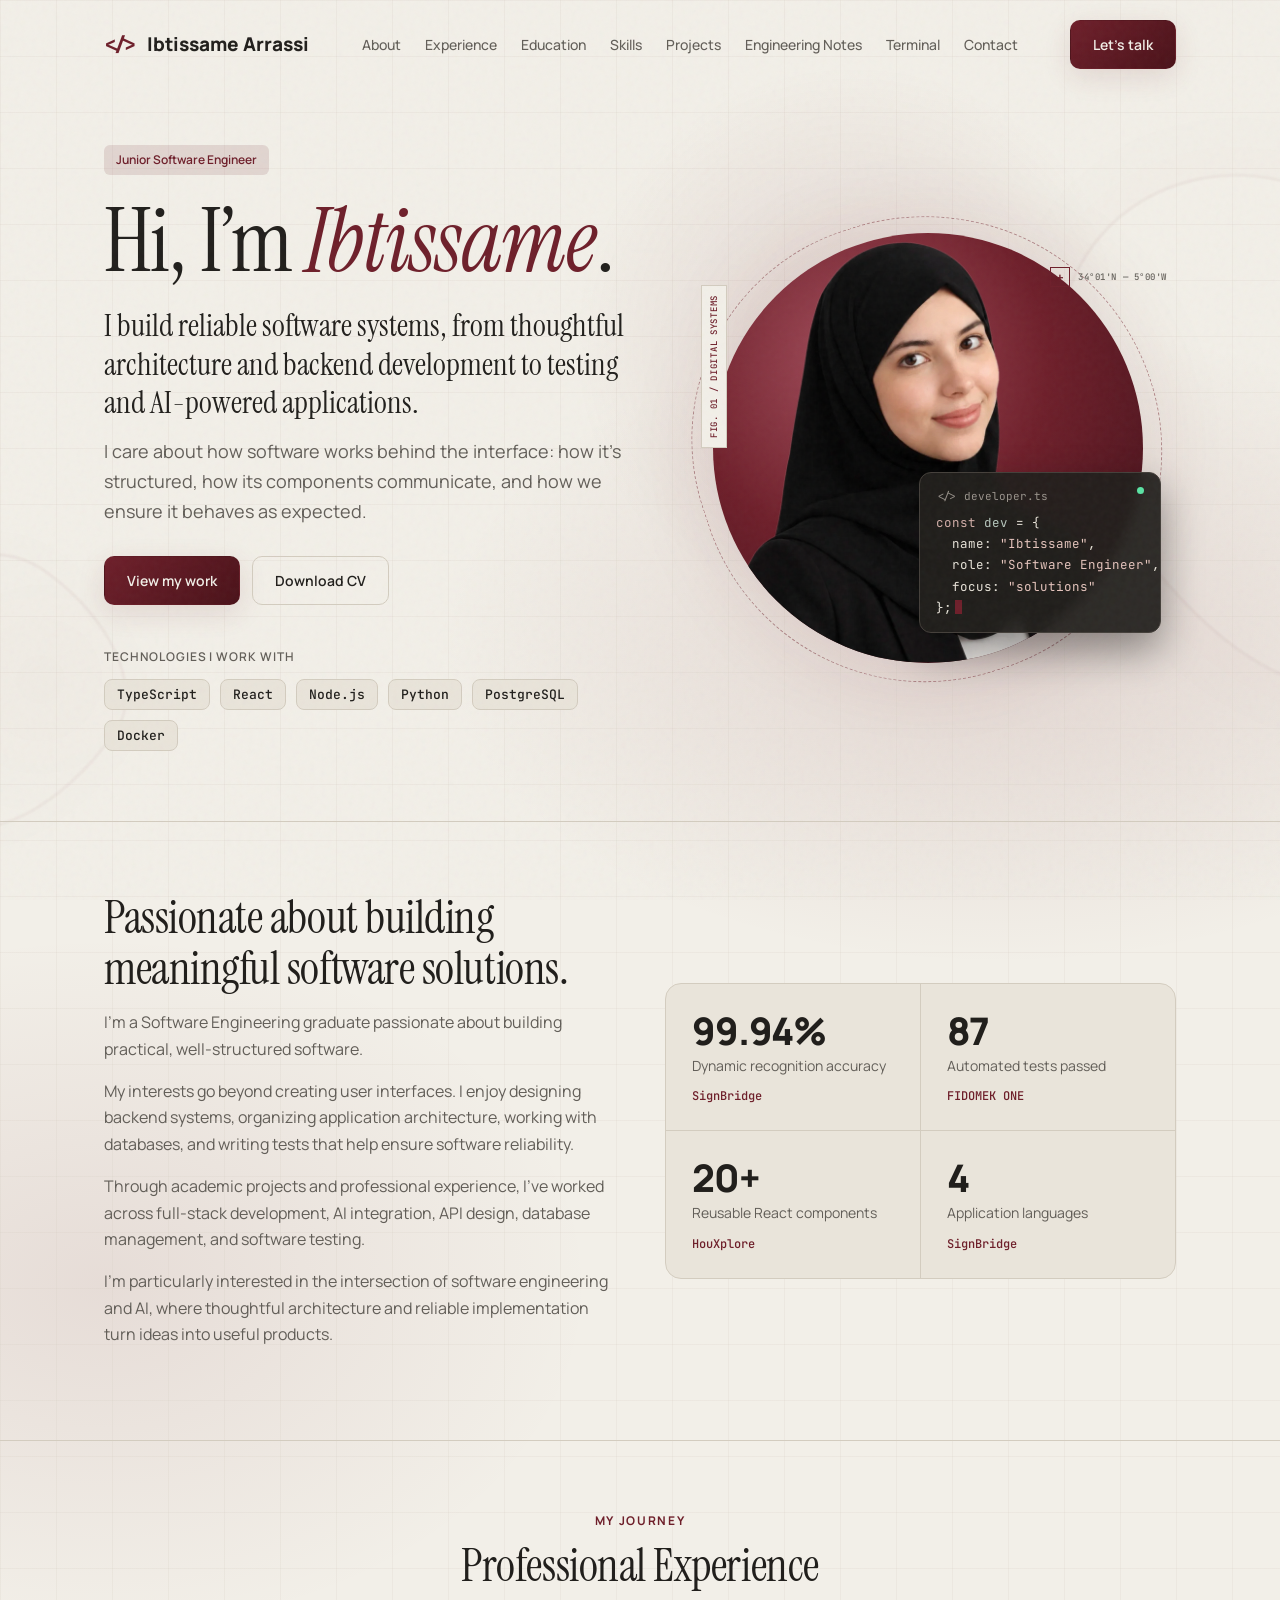
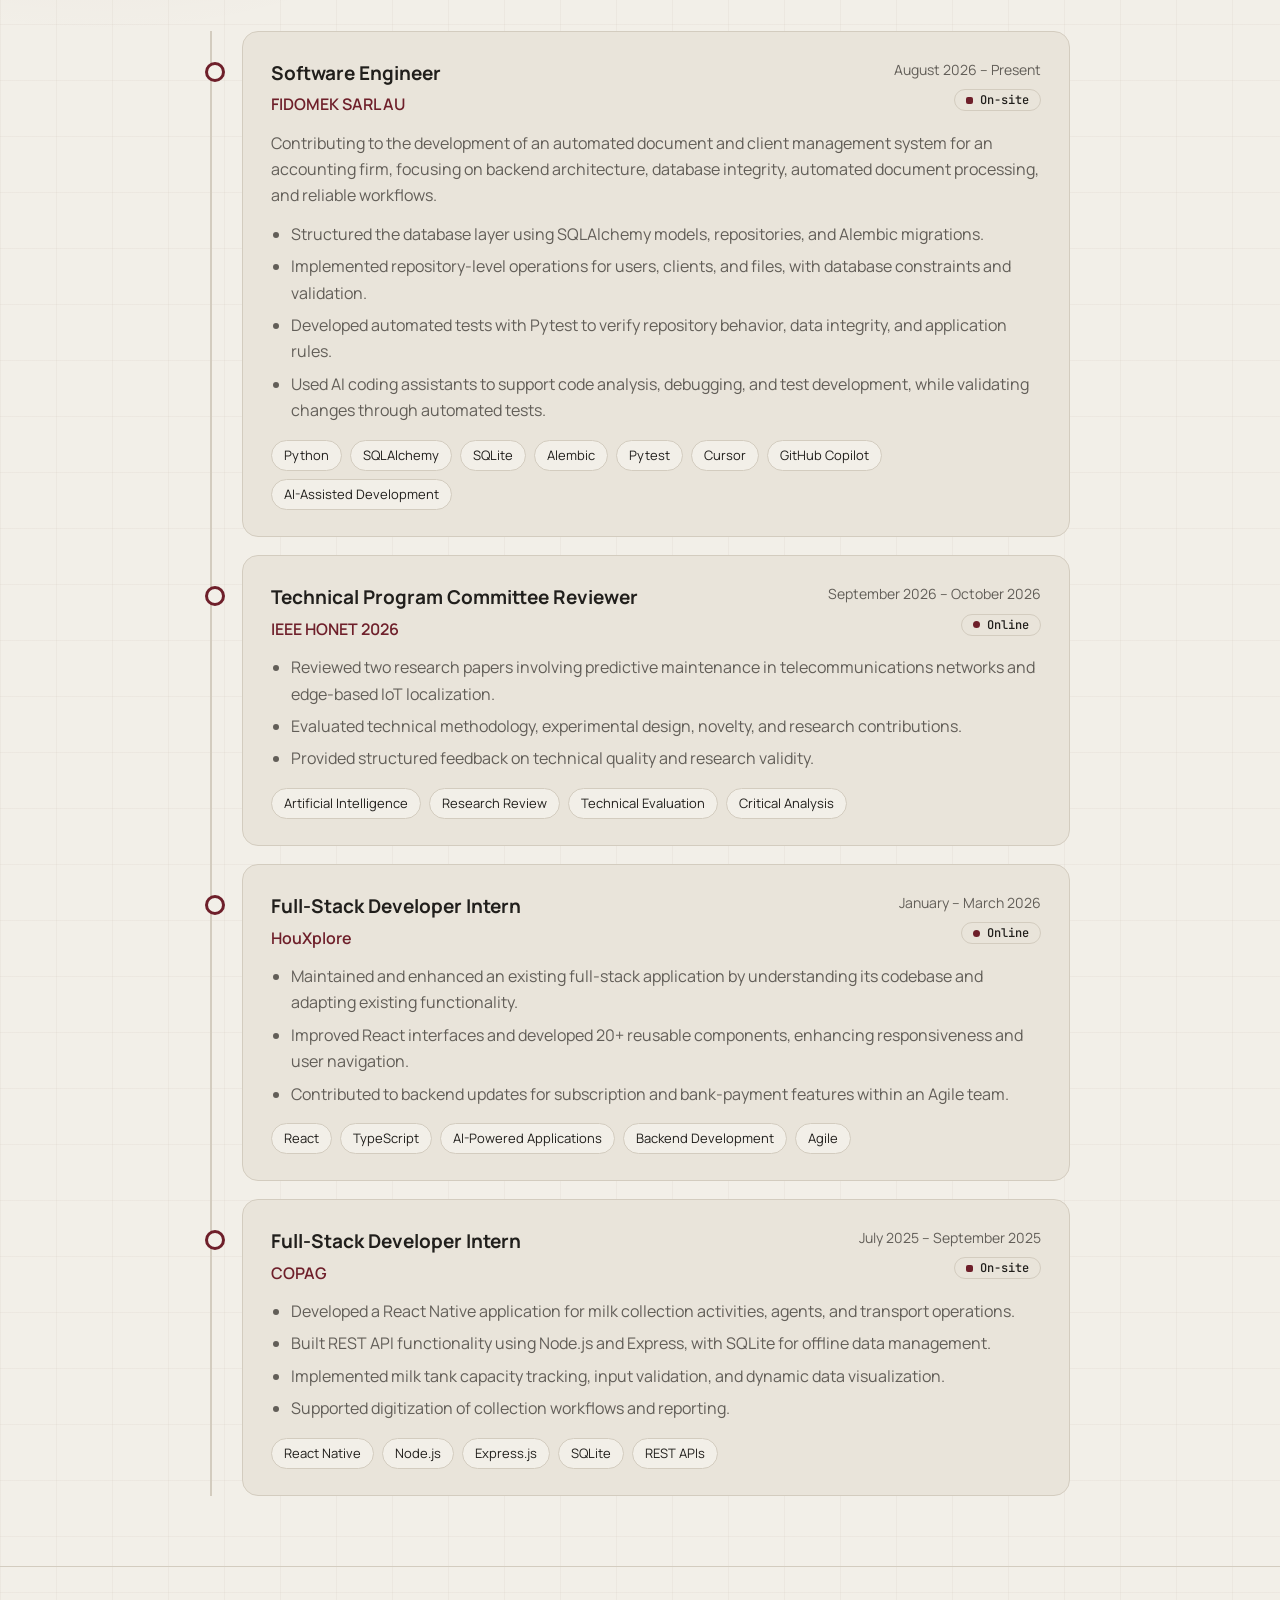
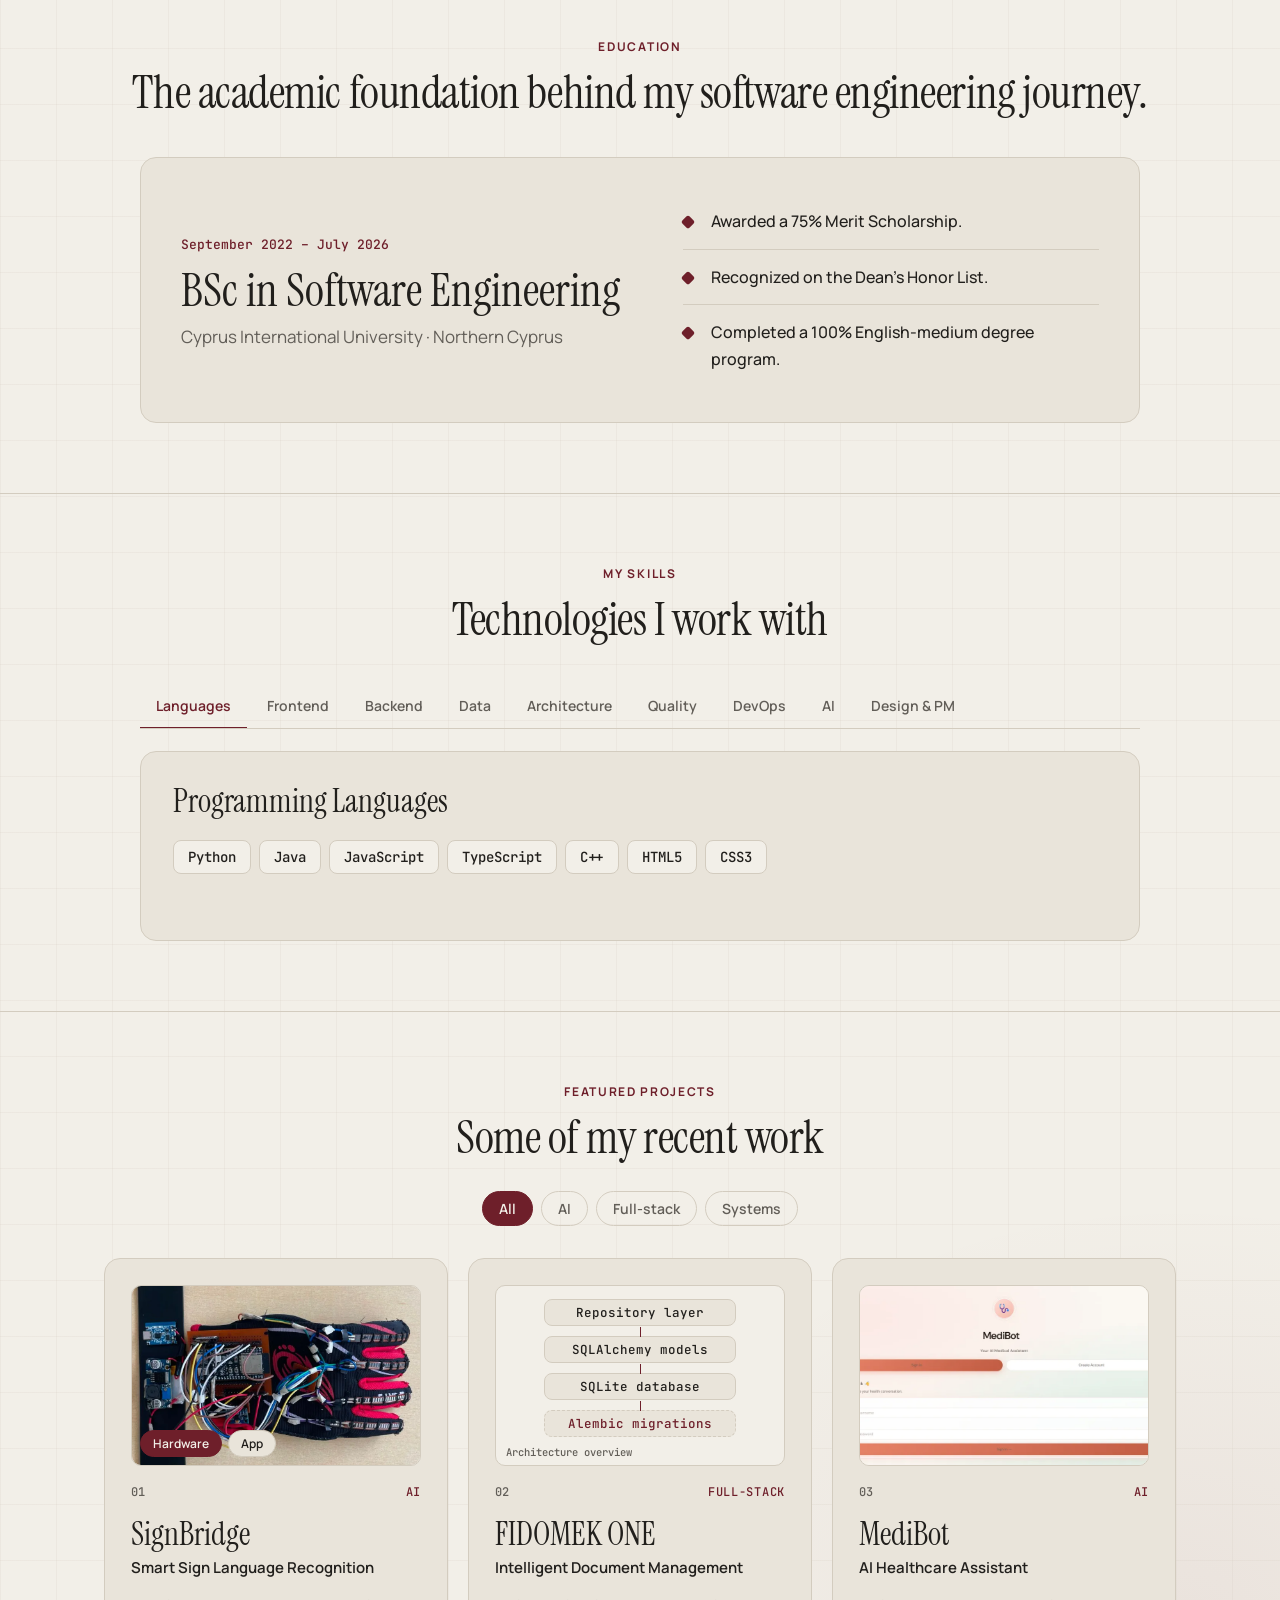
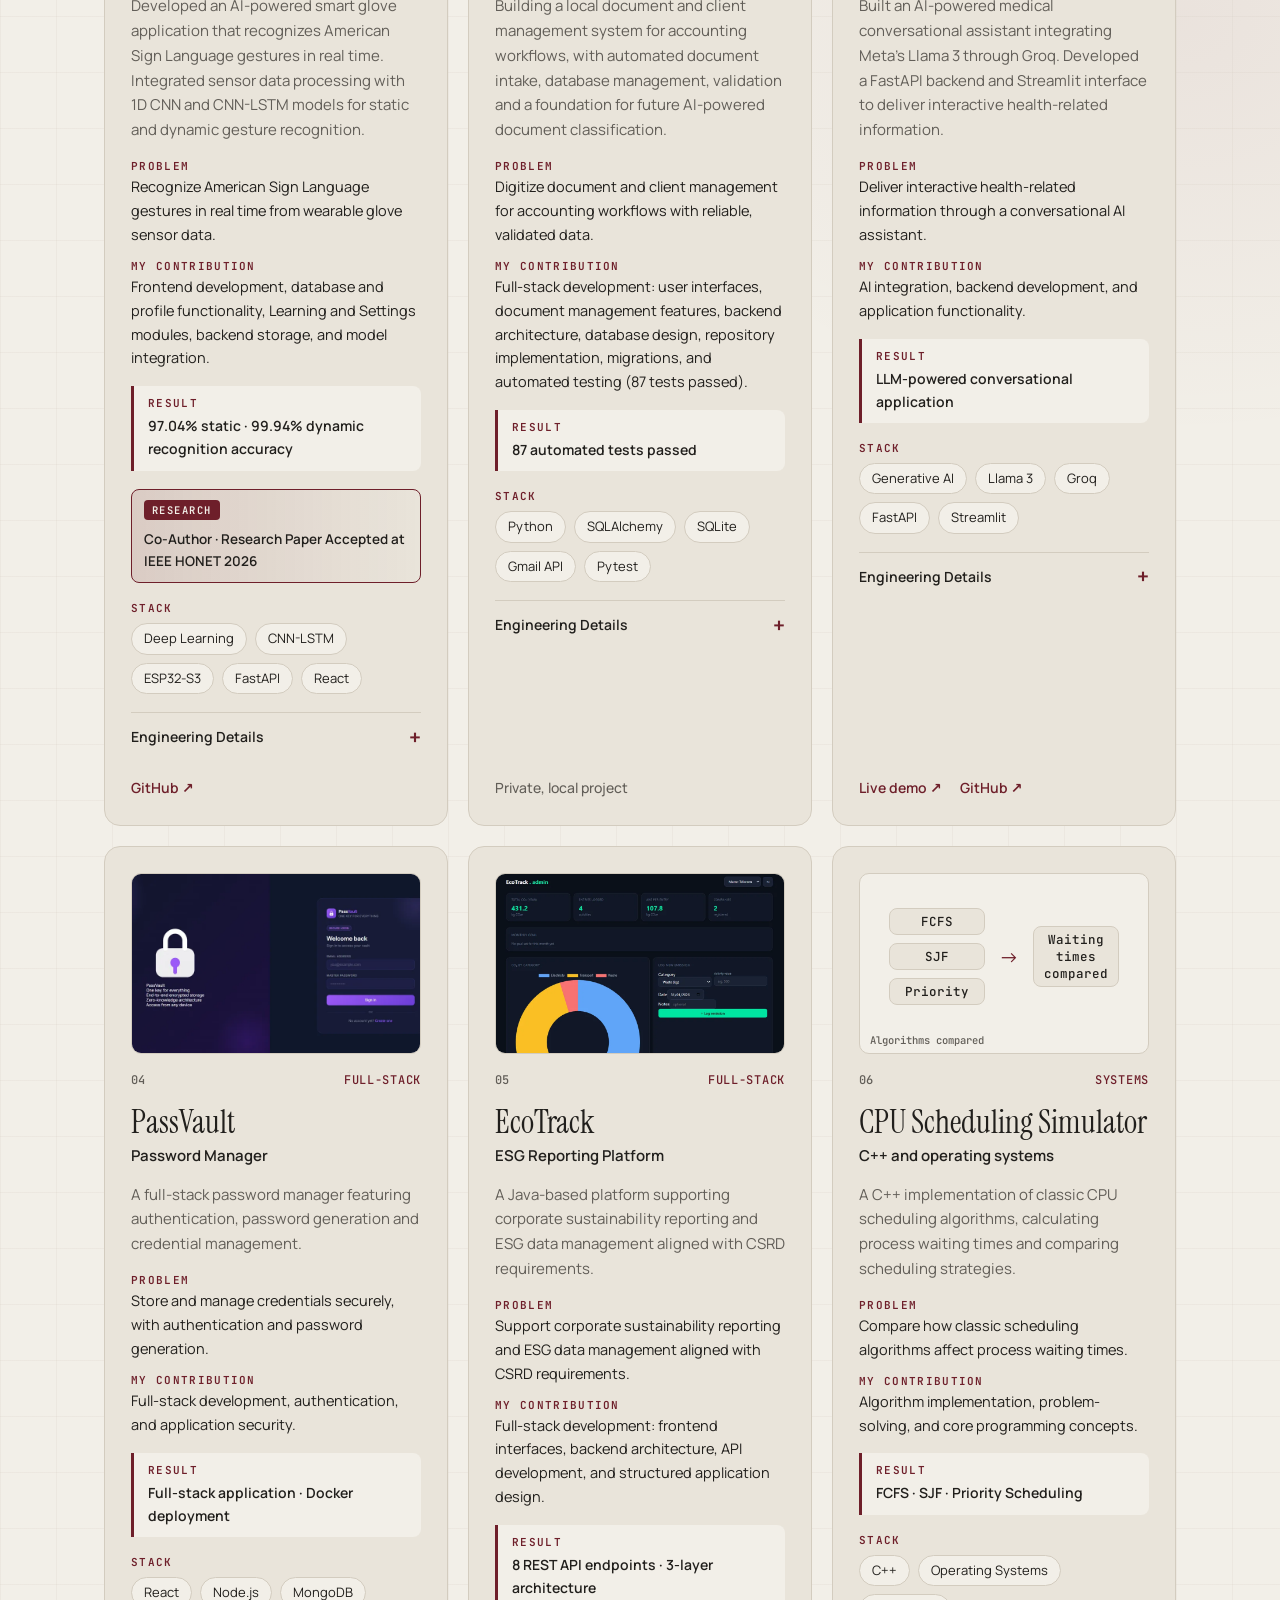
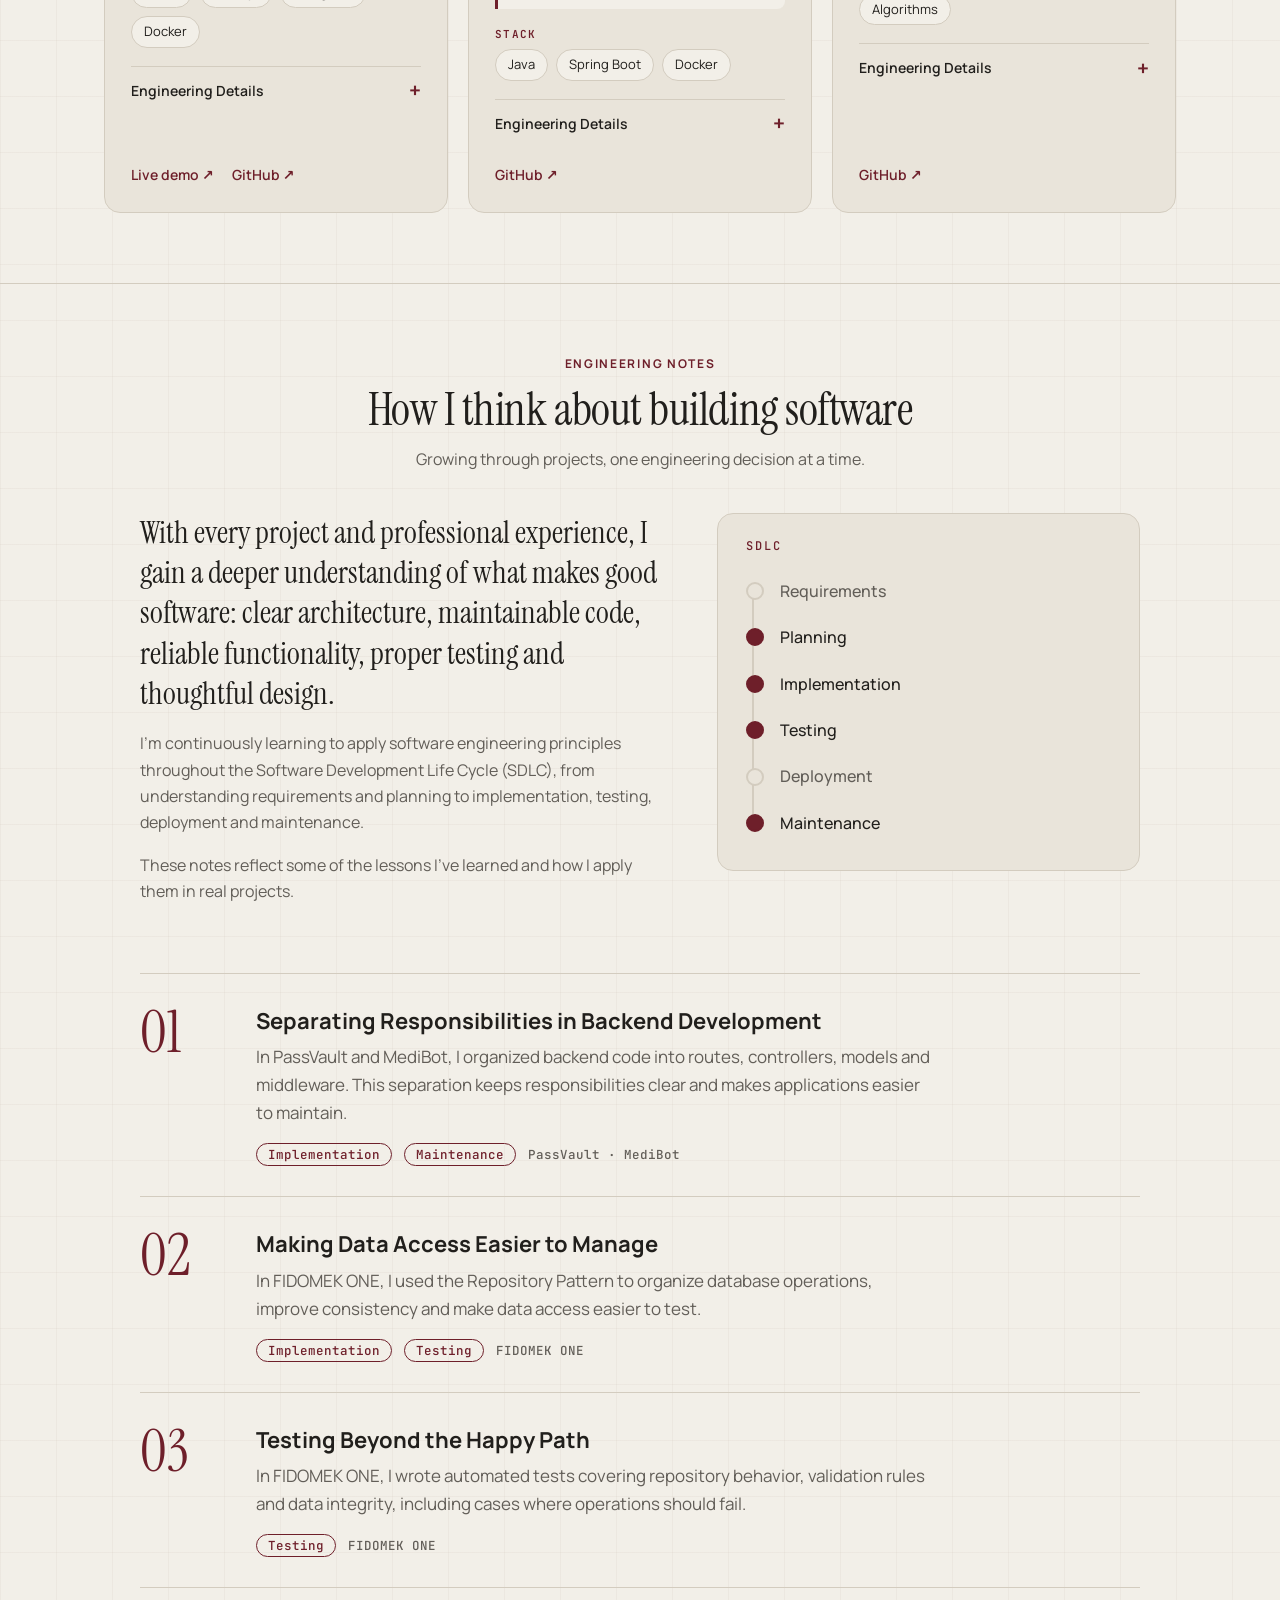
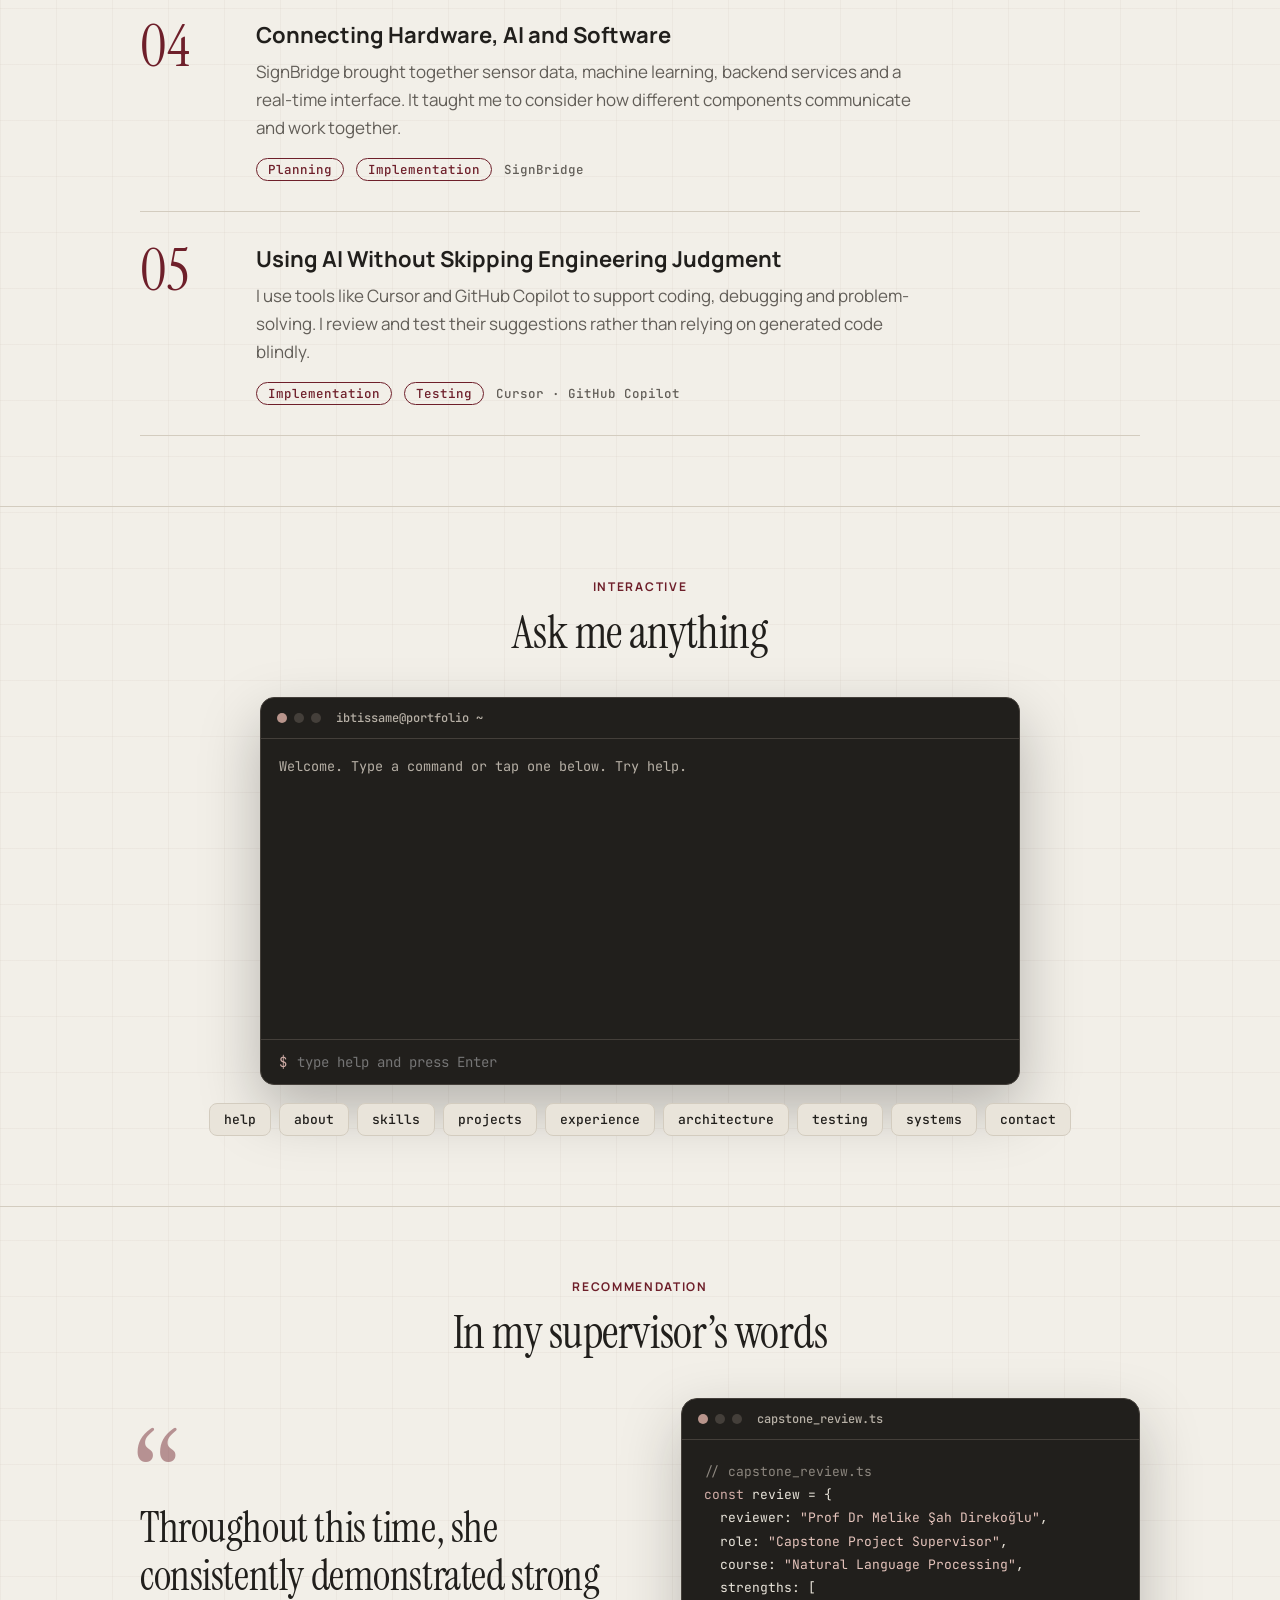
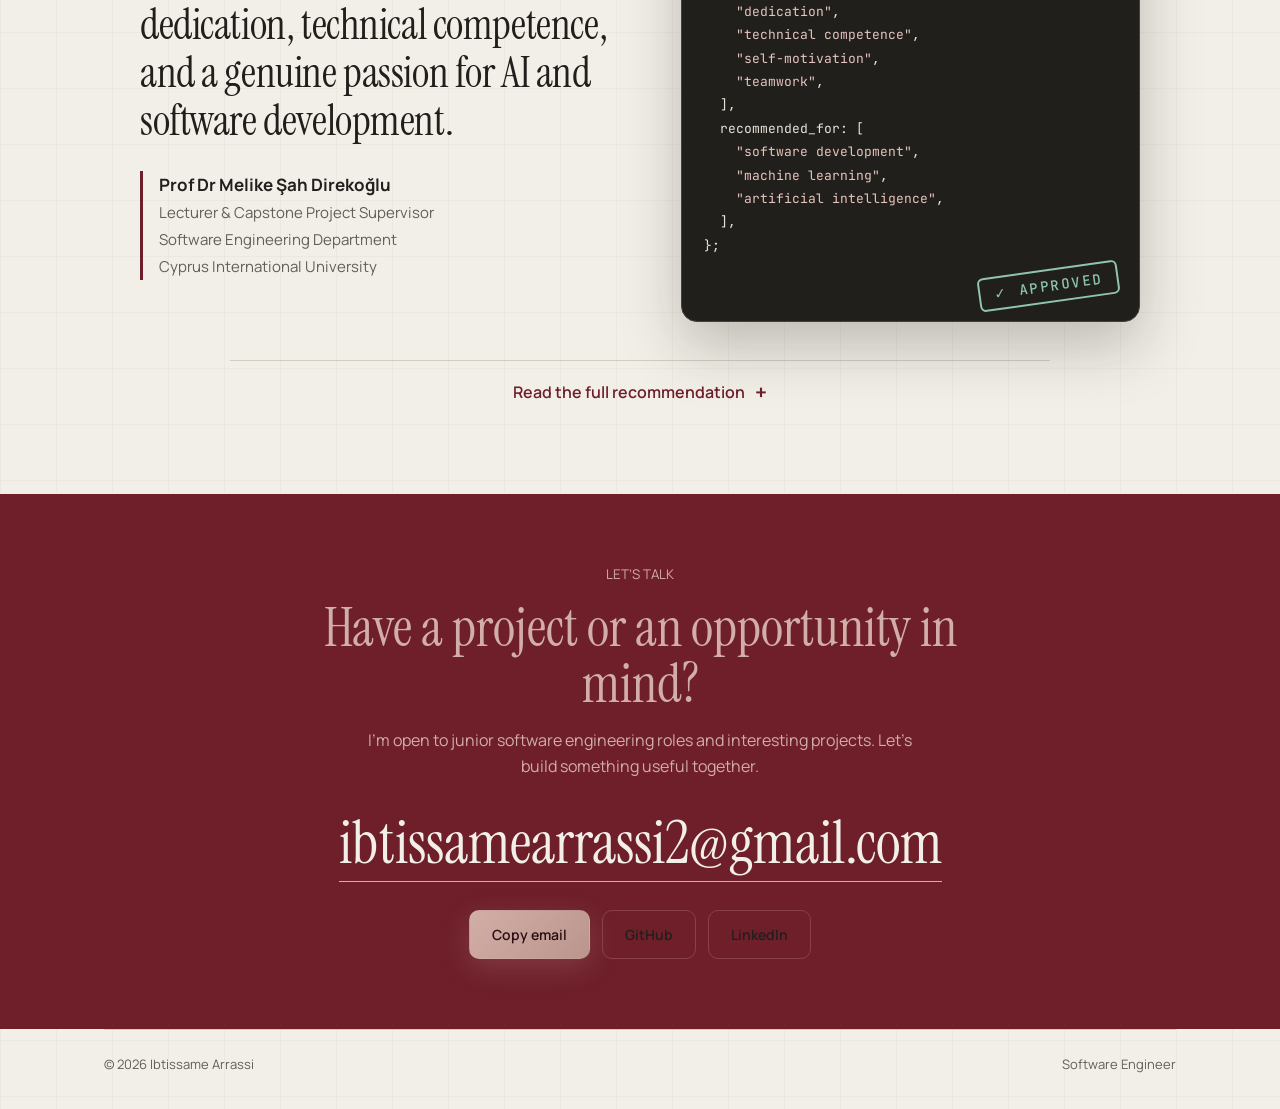
==== commit 48869105: "enhance the style" ====
--- a/index.html
+++ b/index.html
@@ -45,6 +45,7 @@
 <div class="tech"><small>TECHNOLOGIES I WORK WITH</small><div><span>TypeScript</span><span>React</span><span>Node.js</span><span>Python</span><span>PostgreSQL</span><span>Docker</span></div></div>
 </div>
 <div class="pic">
+<div class="coord">34°01'N — 5°00'W</div>
 <div class="disc"><img src="images/portrait.webp" alt="Portrait of Ibtissame Arrassi" width="760" height="867"></div>
 <div class="code"><div class="h"><span>&lt;/&gt; developer.ts</span><b></b></div><span class="ln"><k>const</k> <s>dev</s> = {</span><span class="ln">&nbsp;&nbsp;name: <q>"Ibtissame"</q>,</span><span class="ln">&nbsp;&nbsp;role: <q>"Software Engineer"</q>,</span><span class="ln">&nbsp;&nbsp;focus: <q>"solutions"</q></span><span class="ln">};</span></div>
 </div>
--- a/style.css
+++ b/style.css
@@ -309,4 +309,236 @@
 .diag span,.diag em{padding:4px 10px}
 .diag span+span,.diag span+em{margin-top:10px}
 .diag span+span:before,.diag span+em:before{top:-10px;height:10px}
-.diag small{bottom:6px;font-size:10.5px}+.diag small{bottom:6px;font-size:10.5px}
+
+/* Subtle section navigation transition */
+@media (prefers-reduced-motion: no-preference) {
+  .section-transition {
+    animation: sectionFade 450ms ease both;
+  }
+
+  @keyframes sectionFade {
+    from {
+      opacity: 0.65;
+      transform: translateY(8px);
+    }
+
+    to {
+      opacity: 1;
+      transform: translateY(0);
+    }
+  }
+}
+
+/* Experimental background — subtle architectural grid */
+body {
+  background-color: var(--bg);
+  background-image:
+    linear-gradient(
+      to right,
+      color-mix(in srgb, var(--line) 20%, transparent) 1px,
+      transparent 1px
+    ),
+    linear-gradient(
+      to bottom,
+      color-mix(in srgb, var(--line) 20%, transparent) 1px,
+      transparent 1px
+    ),
+    radial-gradient(
+      ellipse 700px 500px at 8% 12%,
+      color-mix(in srgb, var(--acc) 9%, transparent),
+      transparent 70%
+    ),
+    radial-gradient(
+      ellipse 800px 600px at 92% 45%,
+      color-mix(in srgb, var(--acc) 6%, transparent),
+      transparent 70%
+    ),
+    radial-gradient(900px 520px at 78% 6%, var(--glow), transparent 62%);
+  background-size:
+    56px 56px,
+    56px 56px,
+    auto,
+    auto,
+    auto;
+}
+
+/* Experimental abstract background shapes */
+body::before,
+body::after {
+  content: "";
+  position: fixed;
+  pointer-events: none;
+  z-index: 0;
+  opacity: 0.13;
+  filter: blur(1px);
+}
+
+body::before {
+  width: 380px;
+  height: 520px;
+  top: 18%;
+  right: -190px;
+  border: 1px solid var(--acc);
+  border-radius: 48% 52% 63% 37% / 38% 42% 58% 62%;
+  transform: rotate(-28deg);
+  box-shadow:
+    0 0 0 28px color-mix(in srgb, var(--acc) 5%, transparent),
+    0 0 0 58px color-mix(in srgb, var(--acc) 4%, transparent);
+}
+
+body::after {
+  width: 260px;
+  height: 260px;
+  left: -145px;
+  top: 62%;
+  border: 1px solid var(--acc);
+  border-radius: 42% 58% 35% 65% / 55% 35% 65% 45%;
+  transform: rotate(35deg);
+  background: radial-gradient(
+    circle at 65% 35%,
+    color-mix(in srgb, var(--acc) 14%, transparent),
+    transparent 70%
+  );
+  box-shadow: 0 0 0 24px color-mix(in srgb, var(--acc) 4%, transparent);
+}
+
+main,
+nav,
+footer {
+  position: relative;
+  z-index: 1;
+}
+
+@media (max-width: 820px) {
+  body::before {
+    width: 240px;
+    height: 340px;
+    right: -150px;
+  }
+
+  body::after {
+    width: 180px;
+    height: 180px;
+    left: -110px;
+  }
+}
+
+
+/* Fine grain overlay */
+html::after {
+  content: "";
+  position: fixed;
+  inset: 0;
+  z-index: 999;
+  pointer-events: none;
+  opacity: 0.10;
+  background-image: url("data:image/svg+xml,%3Csvg viewBox='0 0 180 180' xmlns='http://www.w3.org/2000/svg'%3E%3Cfilter id='n'%3E%3CfeTurbulence type='fractalNoise' baseFrequency='.9' numOctaves='3' stitchTiles='stitch'/%3E%3C/filter%3E%3Crect width='100%25' height='100%25' filter='url(%23n)' opacity='.35'/%3E%3C/svg%3E");
+}
+
+/* Slow movement for experimental shapes */
+@media (prefers-reduced-motion: no-preference) {
+  body::before {
+    animation: abstractFloat 18s ease-in-out infinite alternate;
+  }
+
+  body::after {
+    animation: abstractFloatReverse 22s ease-in-out infinite alternate;
+  }
+
+  @keyframes abstractFloat {
+    from {
+      transform: rotate(-28deg) translateY(-12px);
+    }
+    to {
+      transform: rotate(-18deg) translateY(18px);
+    }
+  }
+
+  @keyframes abstractFloatReverse {
+    from {
+      transform: rotate(35deg) translateY(10px);
+    }
+    to {
+      transform: rotate(45deg) translateY(-16px);
+    }
+  }
+}
+
+/* Experimental hero — technical orbital frame */
+.pic::before {
+  content: "";
+  position: absolute;
+  inset: -18px;
+  border: 1px dashed var(--acc);
+  border-radius: 48% 52% 50% 50%;
+  opacity: 0.45;
+  transform: rotate(-18deg);
+  pointer-events: none;
+}
+
+.pic::after {
+  content: "FIG. 01  /  DIGITAL SYSTEMS";
+  position: absolute;
+  left: -12px;
+  top: 12%;
+  z-index: 3;
+  padding: 6px 9px;
+  border: 1px solid var(--line);
+  background: var(--bg);
+  color: var(--acc);
+  font: 500 9px "JetBrains Mono", monospace;
+  letter-spacing: 0.08em;
+  transform: rotate(-90deg) translateX(-100%);
+  transform-origin: top left;
+  white-space: nowrap;
+}
+
+@media (max-width: 820px) {
+  .pic::before {
+    inset: -10px;
+  }
+
+  .pic::after {
+    left: 0;
+    font-size: 8px;
+  }
+}
+
+/* Experimental coordinate marker */
+.pic {
+  isolation: isolate;
+}
+
+.pic .coord {
+  position: absolute;
+  right: -24px;
+  top: 8%;
+  z-index: 4;
+  display: flex;
+  align-items: center;
+  gap: 8px;
+  color: var(--mute);
+  font: 500 9px "JetBrains Mono", monospace;
+  letter-spacing: 0.06em;
+  white-space: nowrap;
+}
+
+.pic .coord::before {
+  content: "+";
+  display: grid;
+  place-items: center;
+  width: 18px;
+  height: 18px;
+  border: 1px solid var(--acc);
+  color: var(--acc);
+  font-size: 13px;
+}
+
+@media (max-width: 820px) {
+  .pic .coord {
+    right: 0;
+    top: 4%;
+    font-size: 8px;
+  }
+}
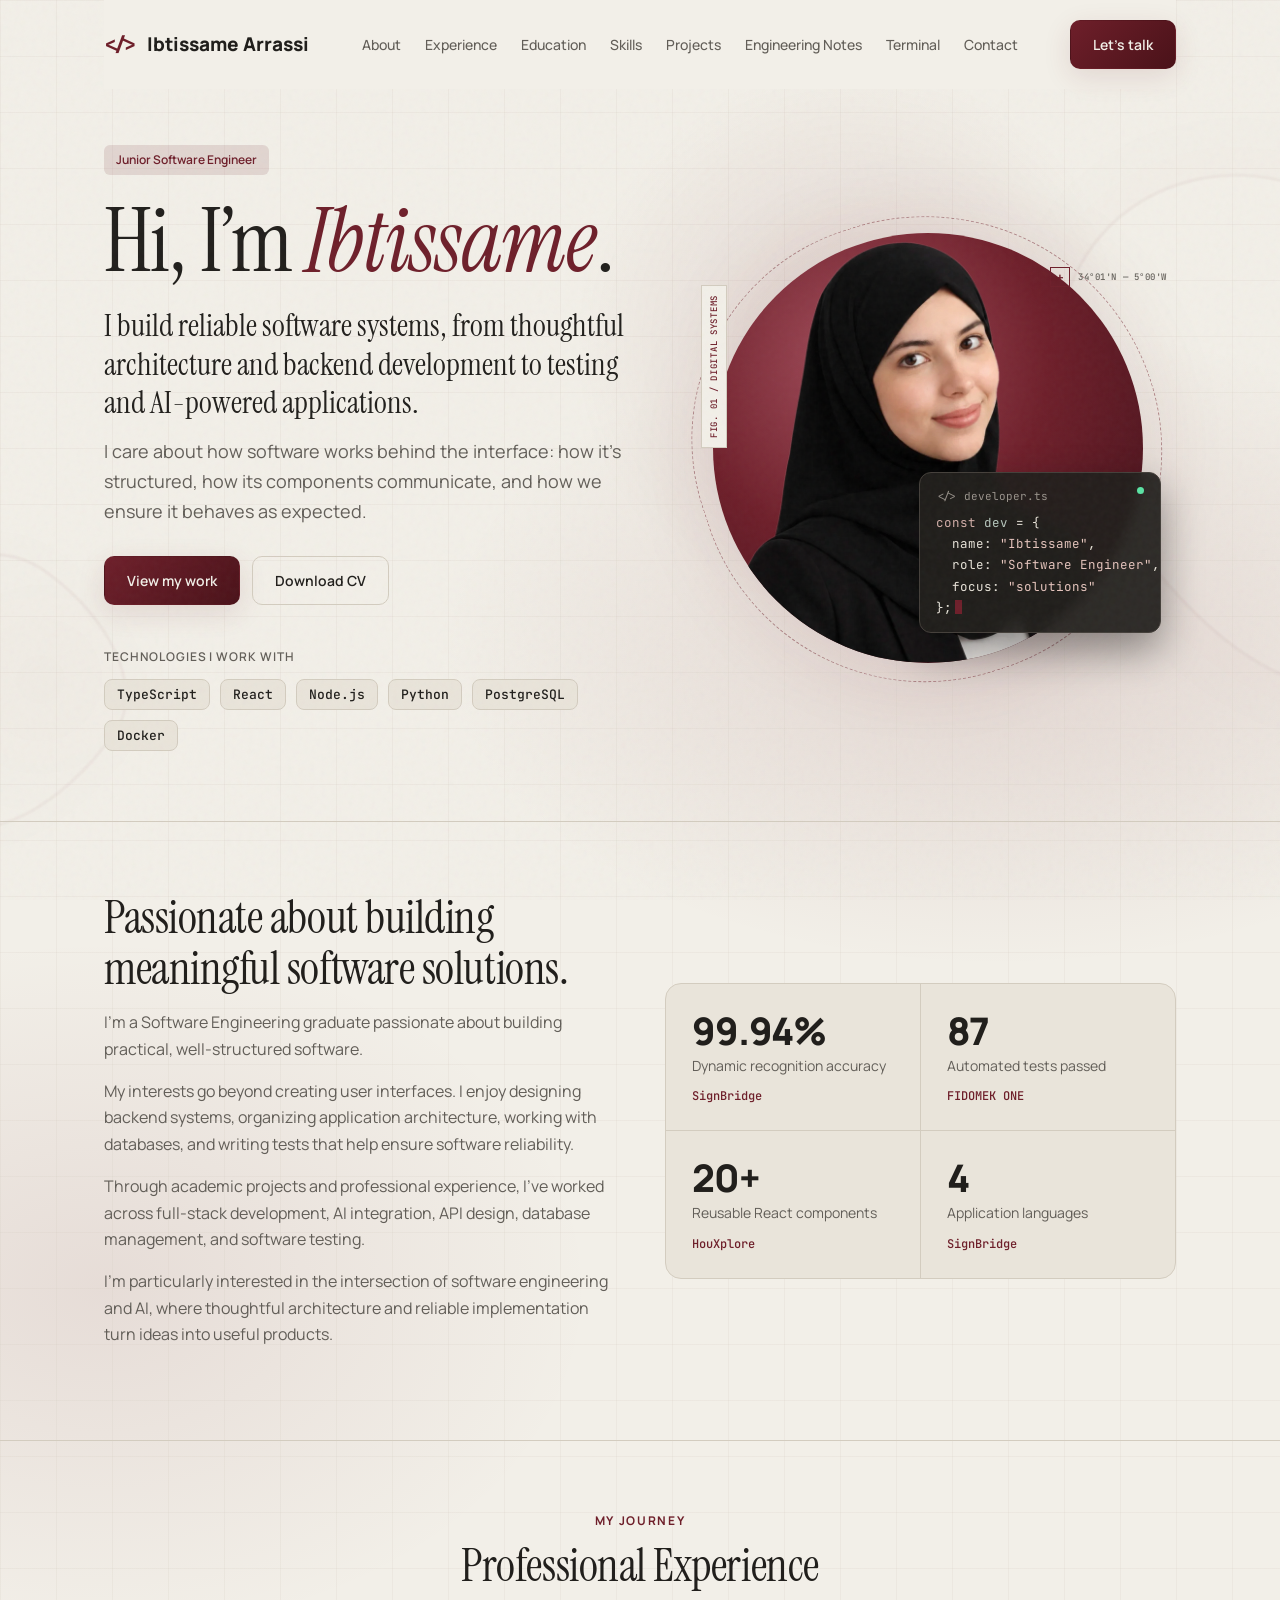
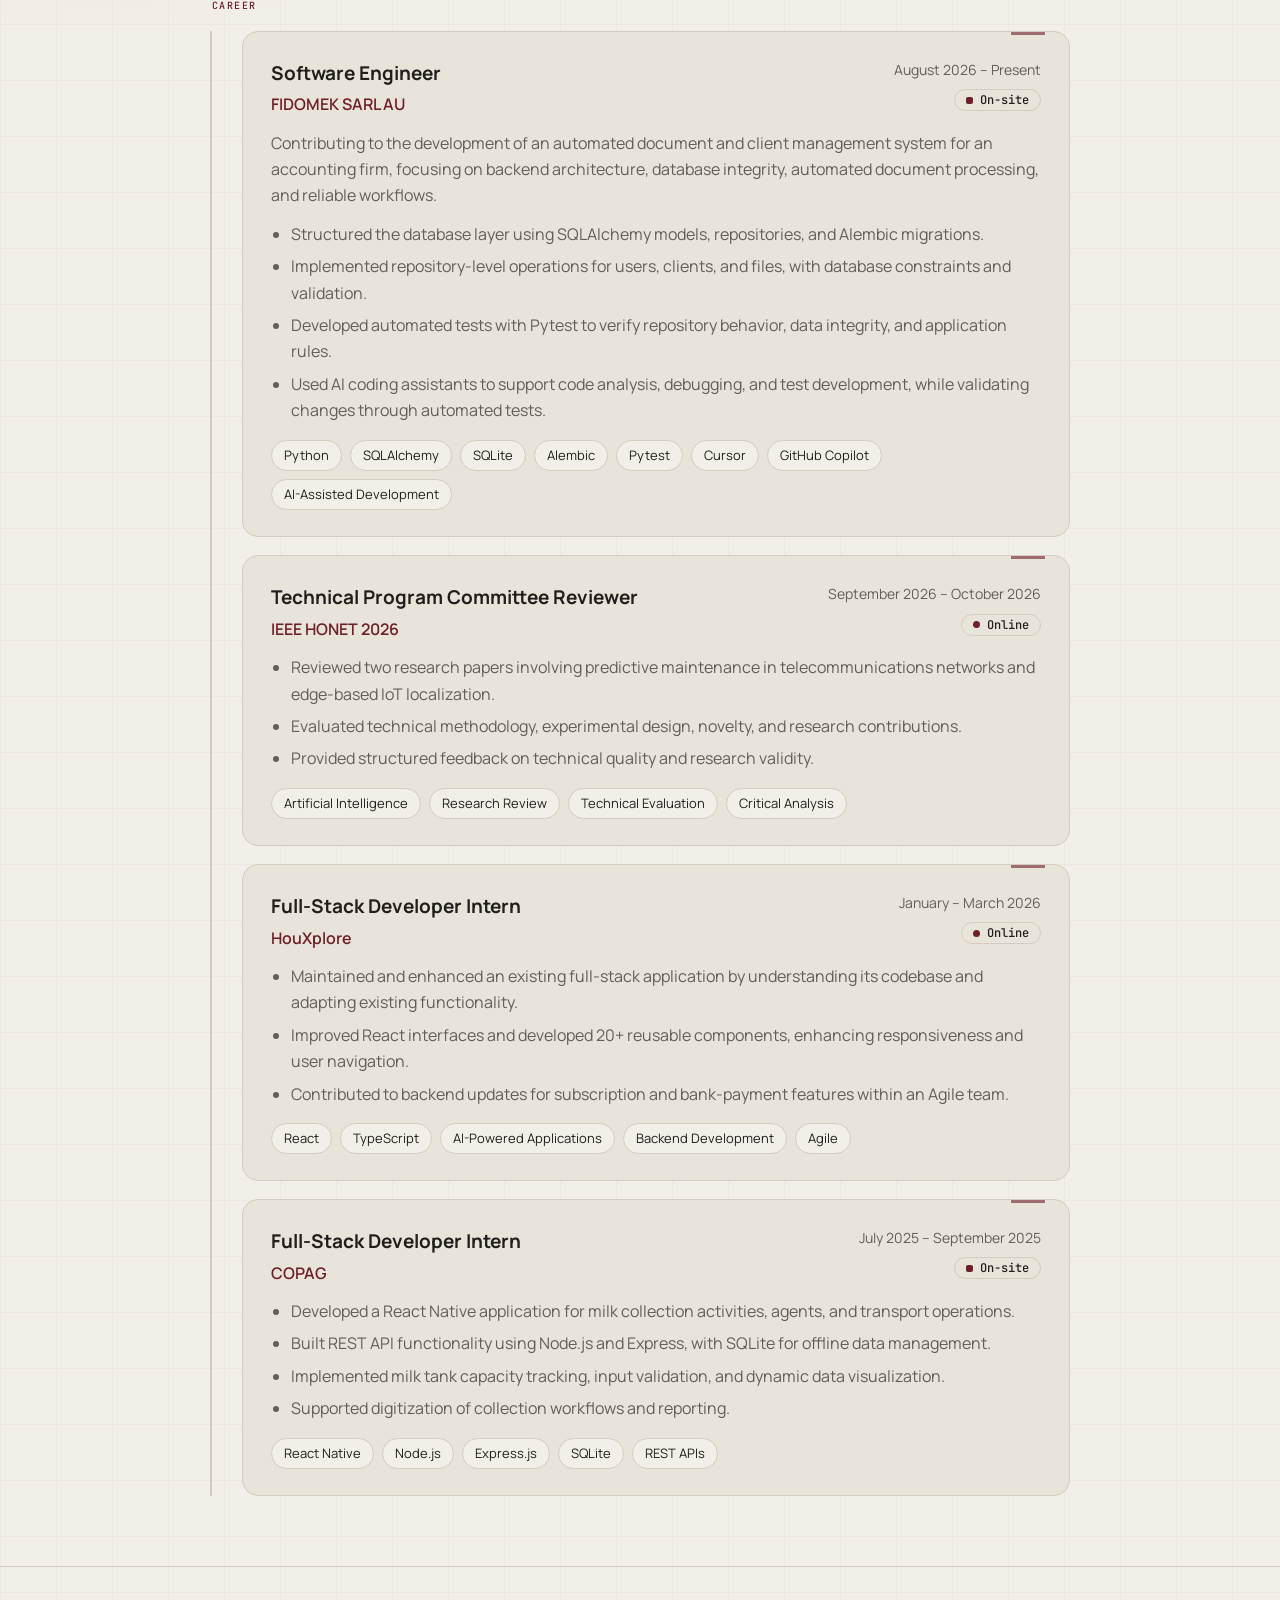
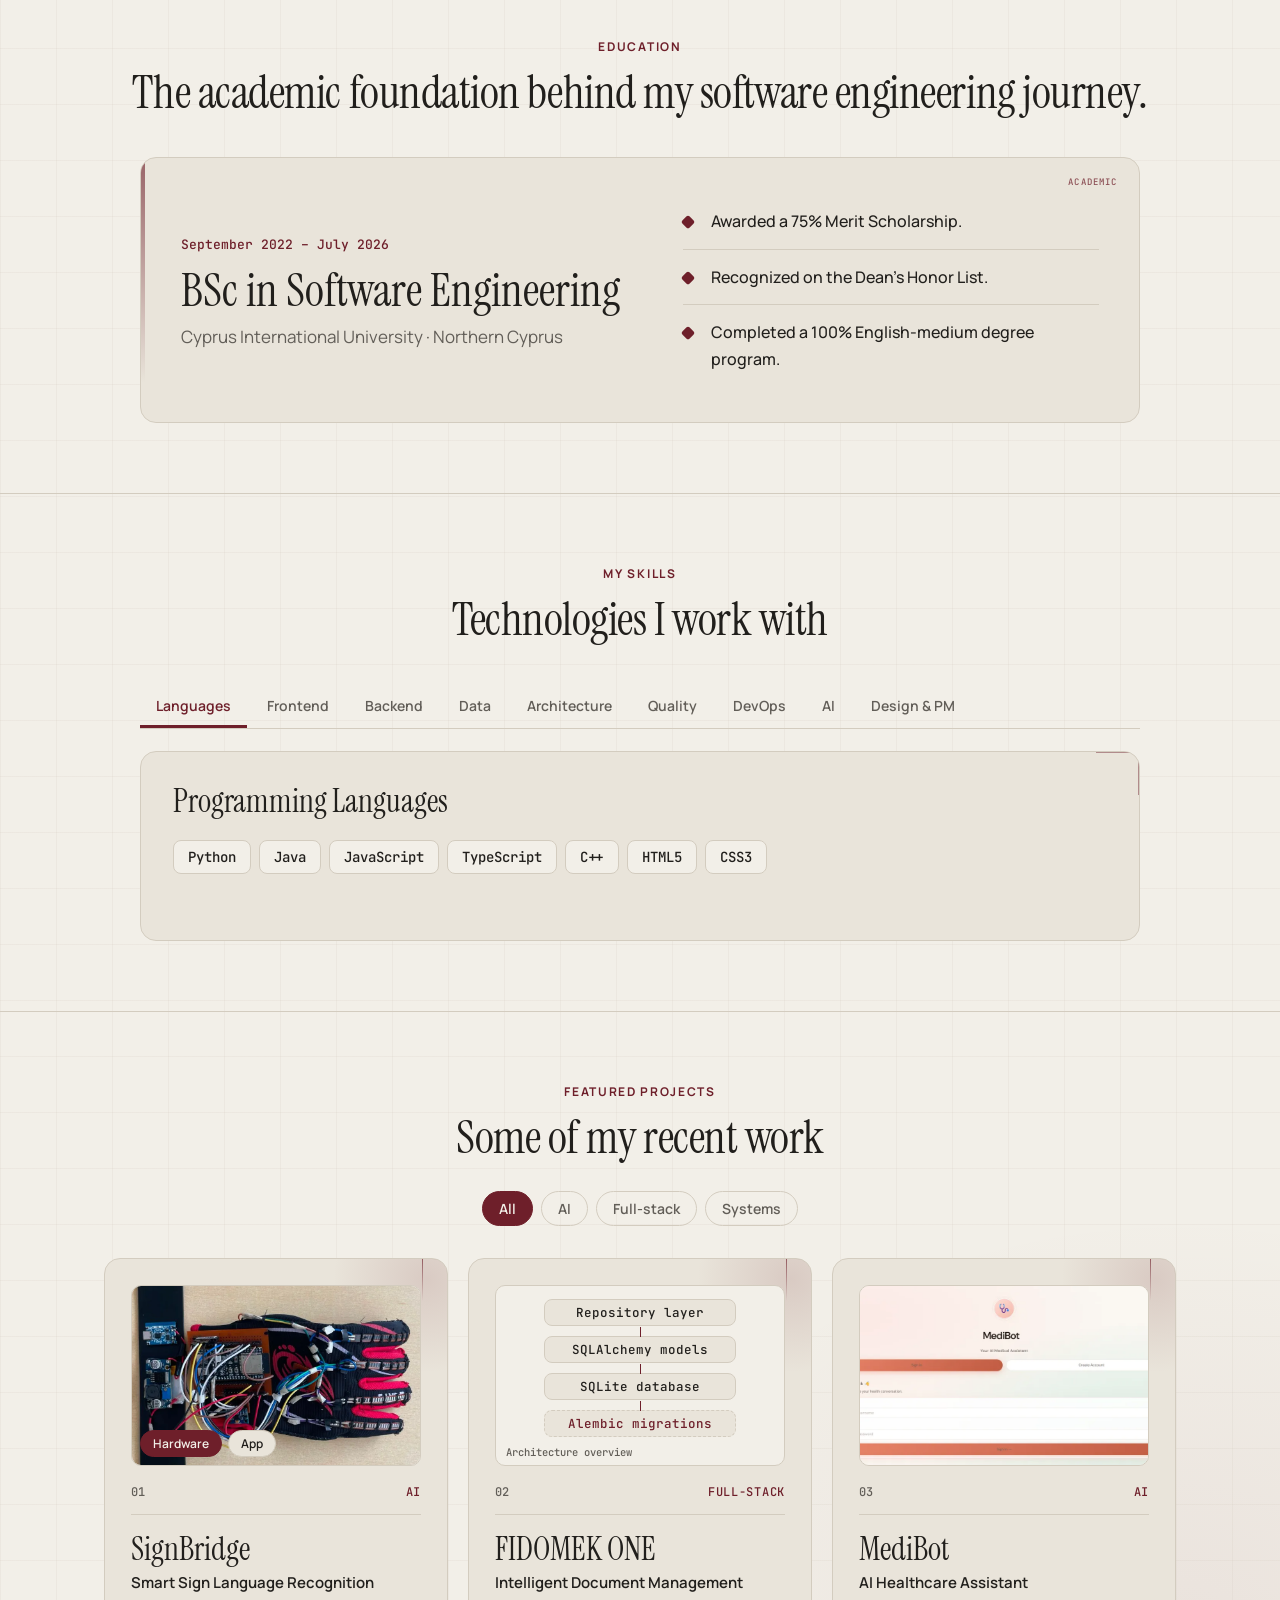
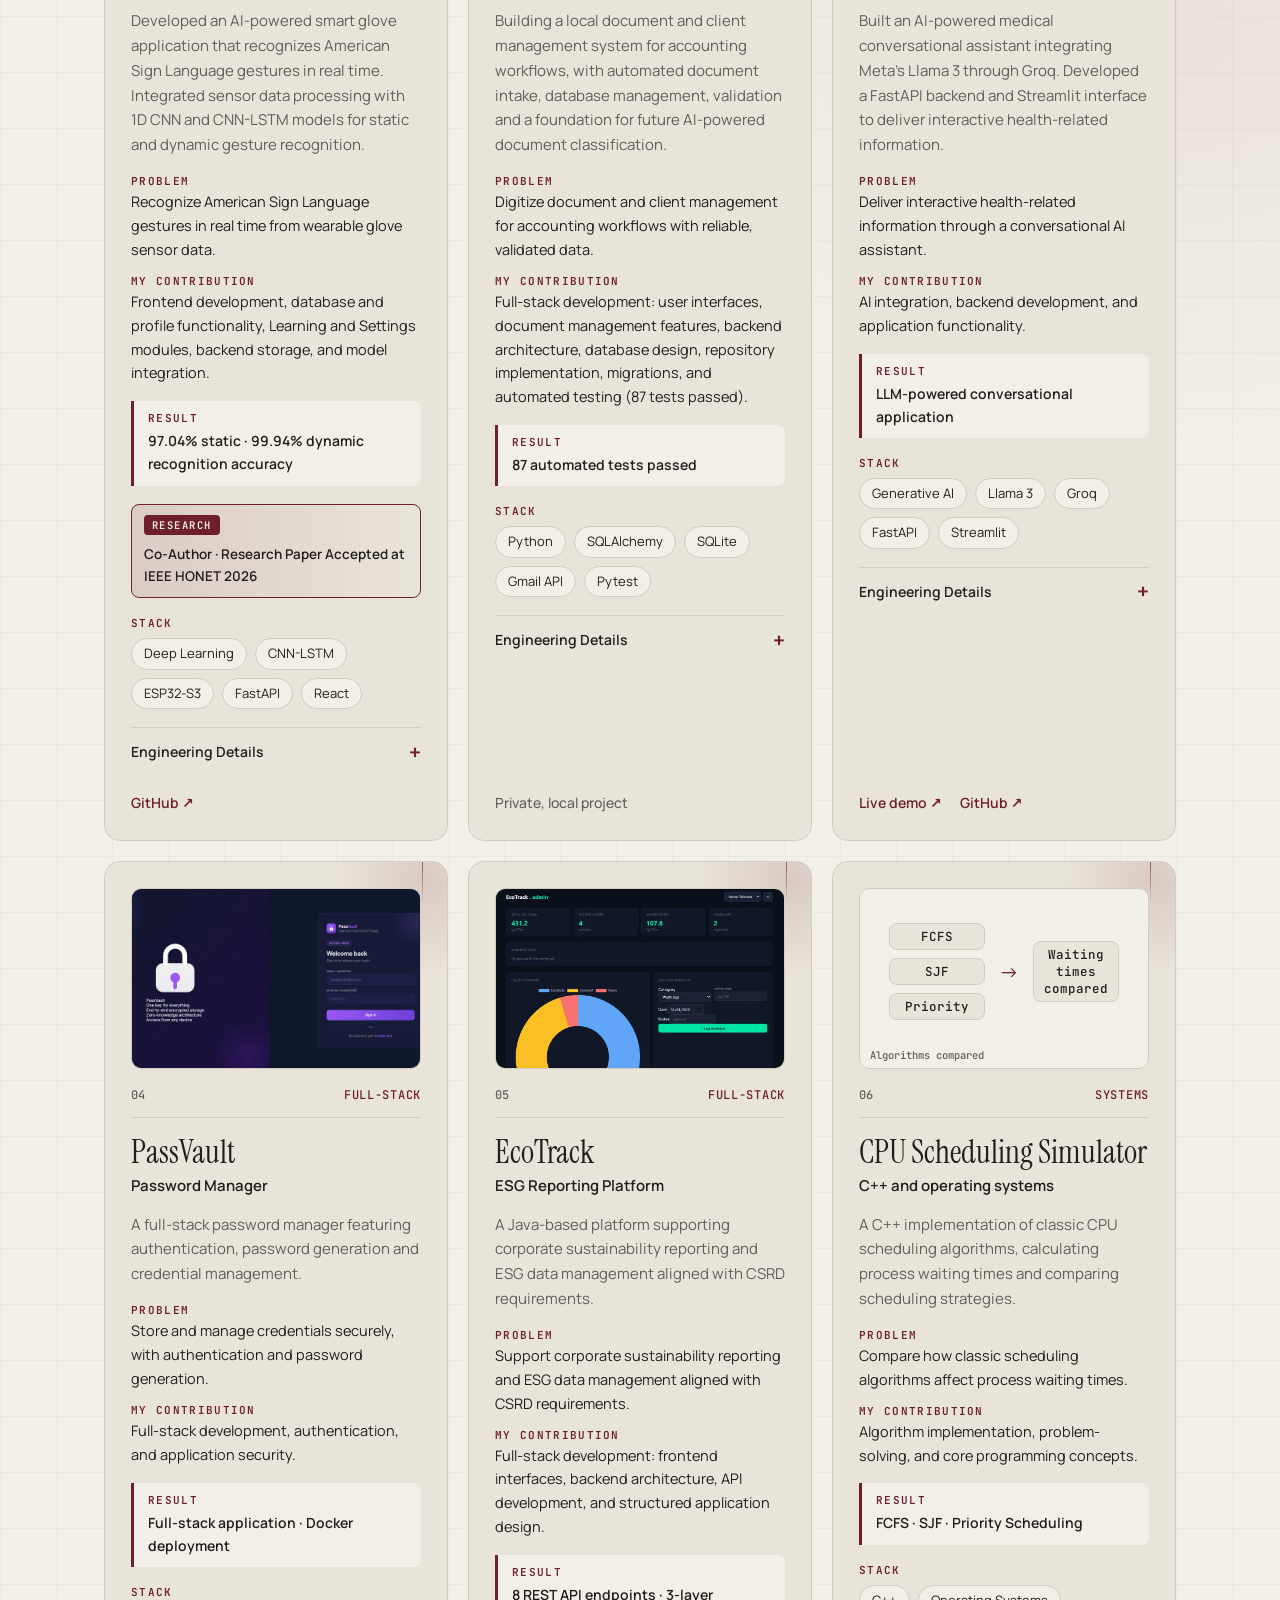
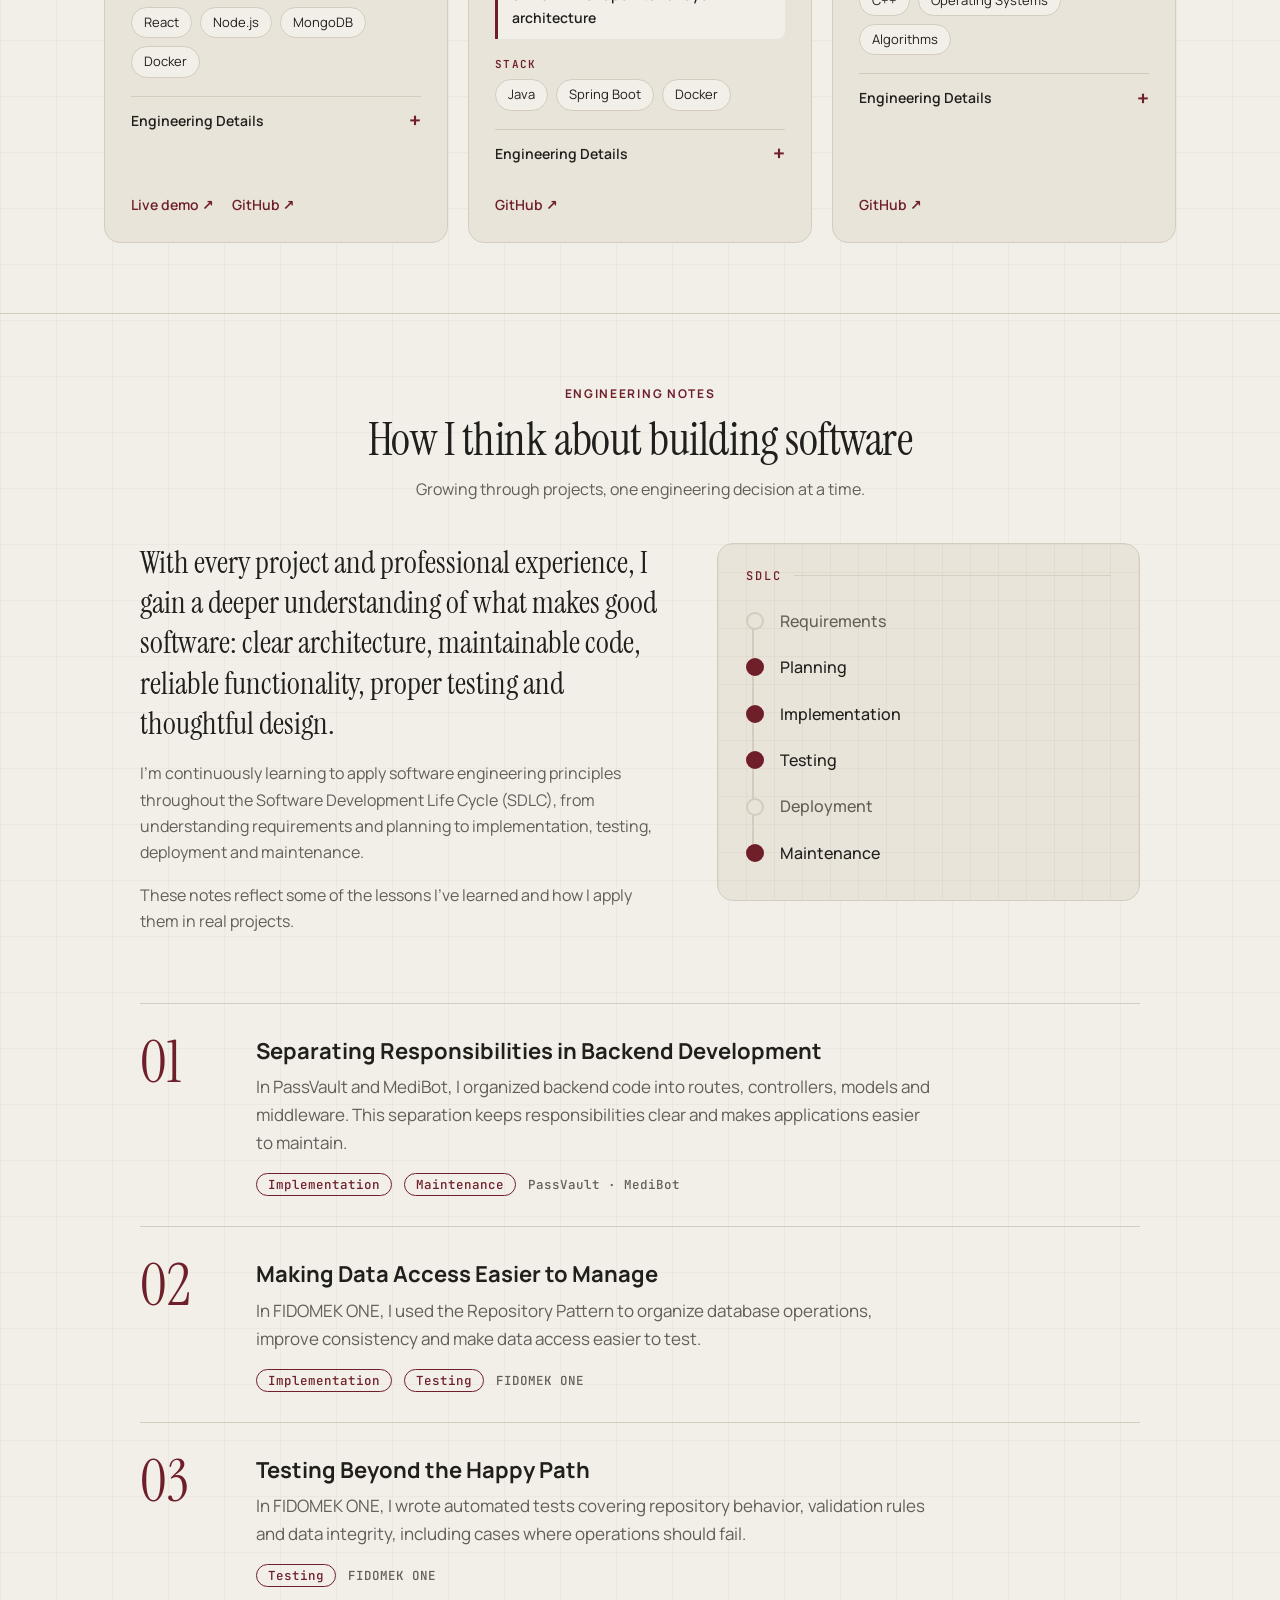
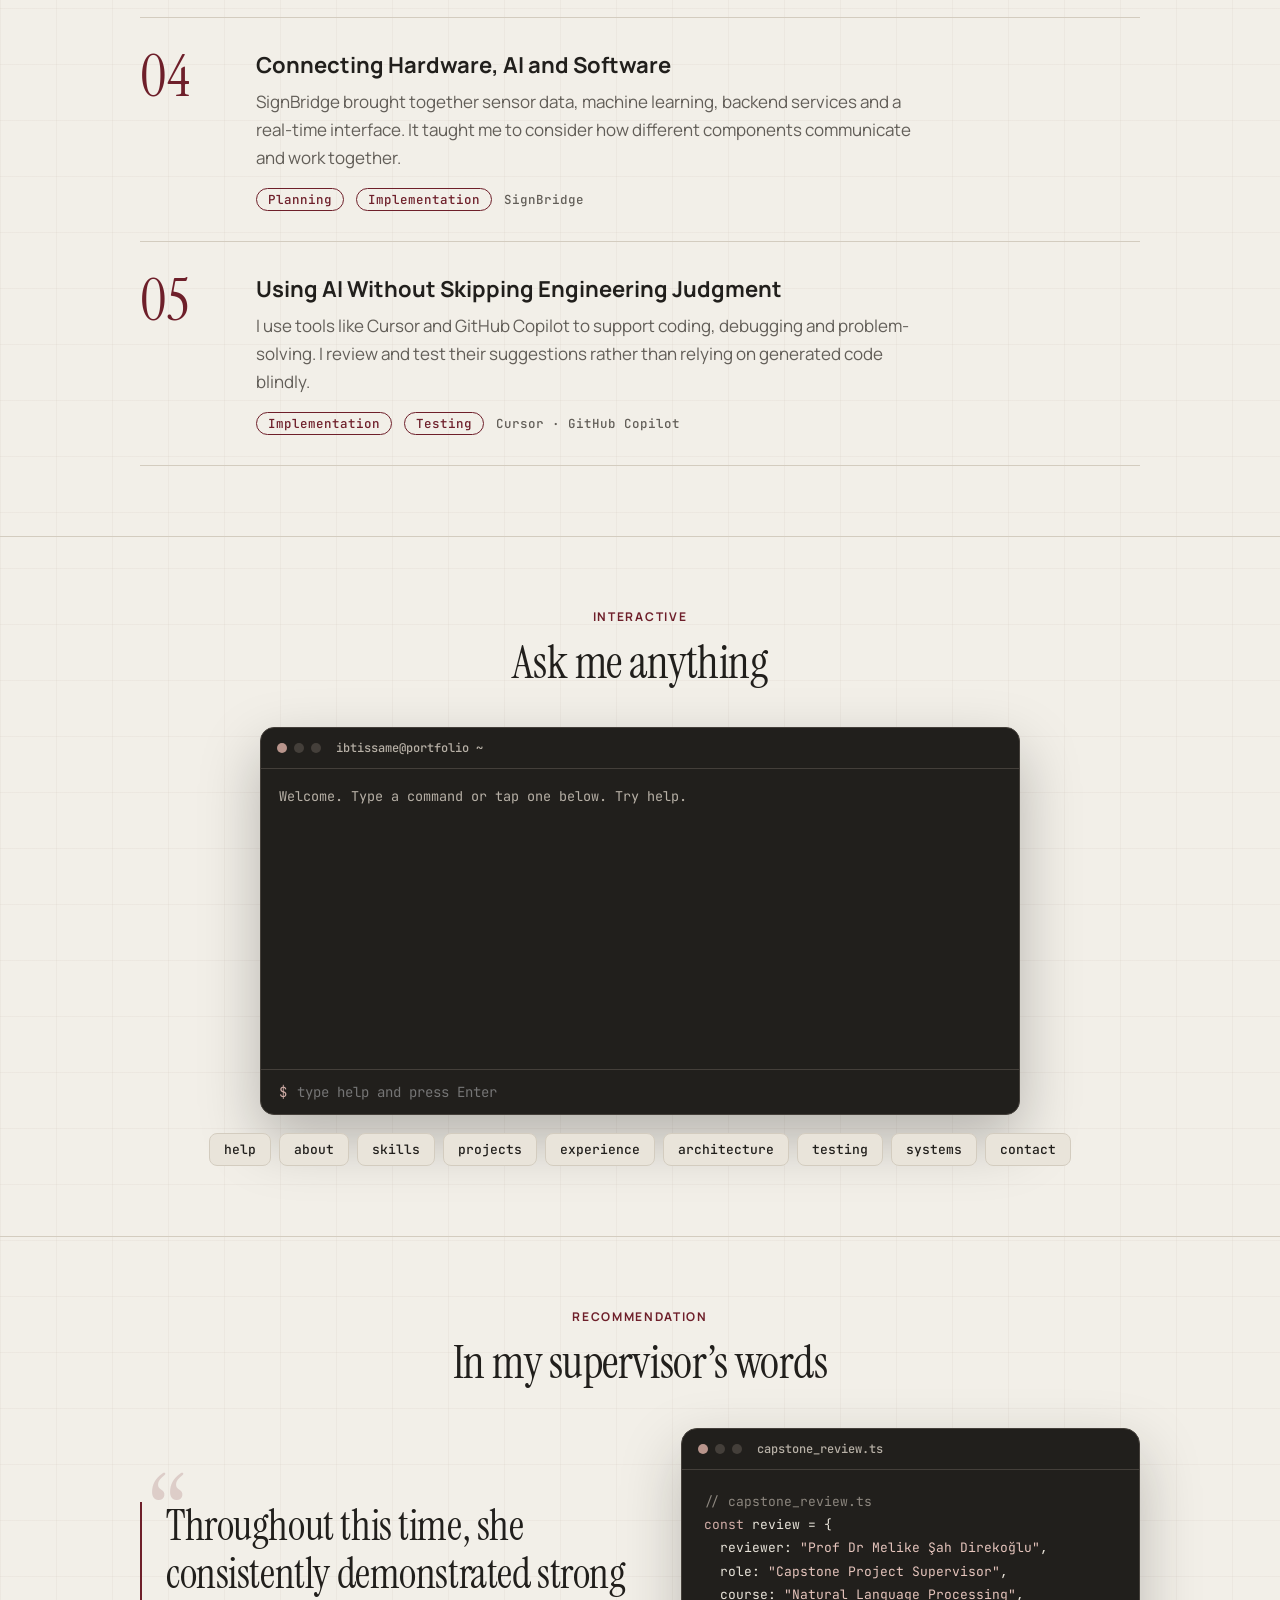
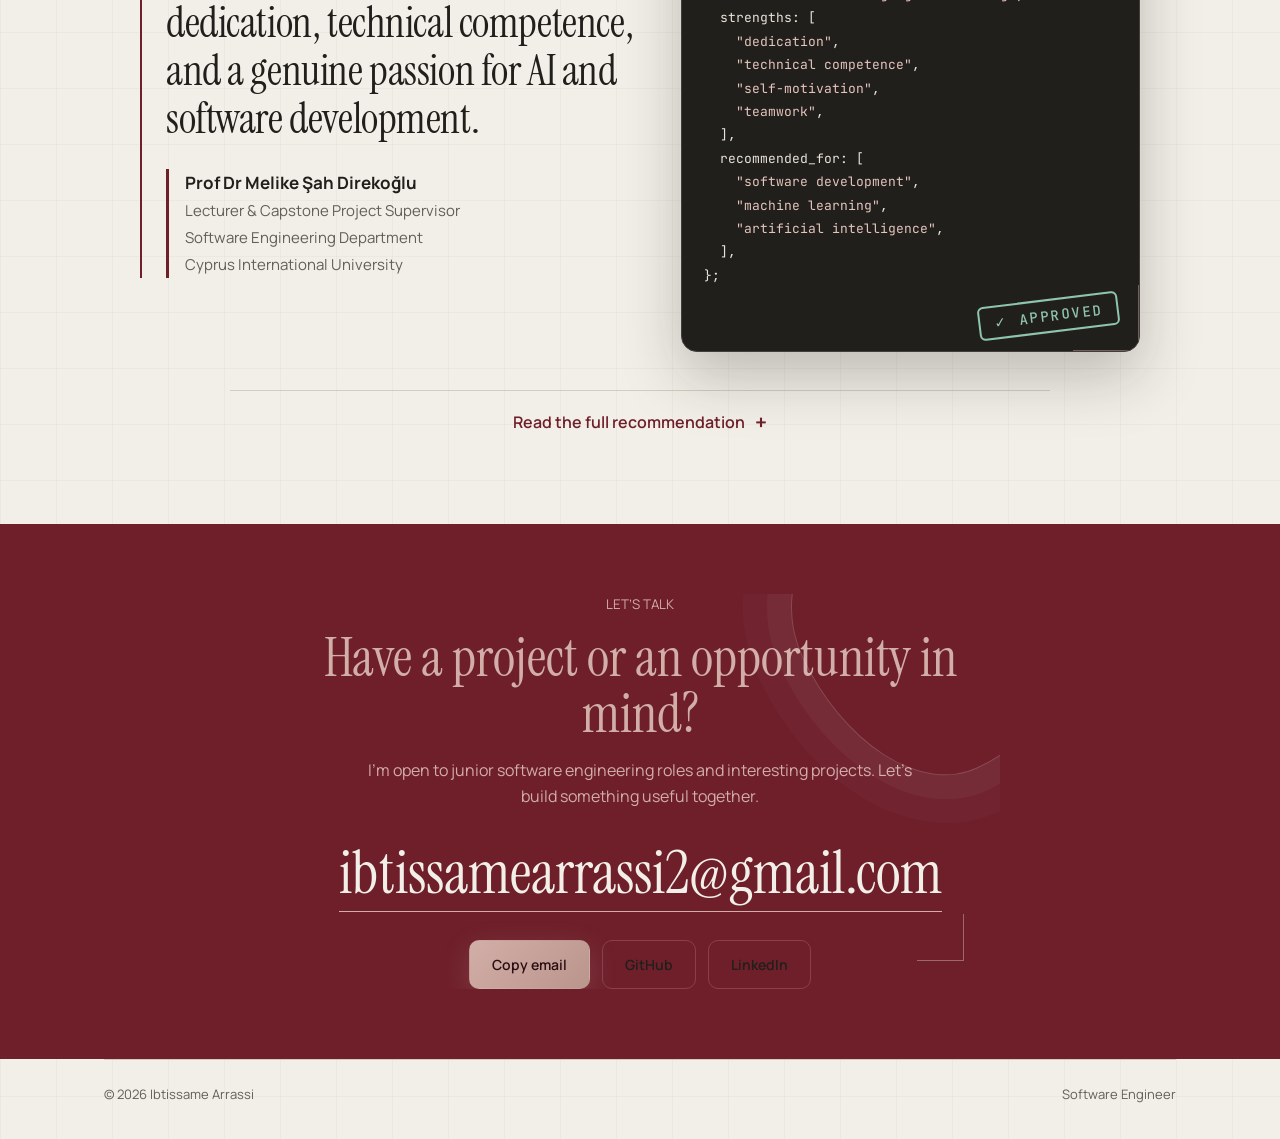
==== commit f595b693: "enhancing styles" ====
--- a/index.html
+++ b/index.html
@@ -30,10 +30,17 @@
 <nav aria-label="Main">
 <a class="logo" href="#"><i>&lt;/&gt;</i>Ibtissame Arrassi</a>
 <div class="nl" id="nl"><a href="#about">About</a><a href="#experience">Experience</a><a href="#education">Education</a><a href="#skills">Skills</a><a href="#projects">Projects</a><a href="#engineering-notes">Engineering Notes</a><a href="#terminal">Terminal</a><a href="#contact">Contact</a></div>
-<div class="nav-r"><a class="btn p" href="#contact">Let’s talk</a><button class="menu" type="button" aria-expanded="false" aria-controls="nl" aria-label="Open menu"><span></span><span></span><span></span></button></div>
+
+<div class="nav-r">
+  <a class="btn p" href="#contact">Let’s talk</a>
+  <button class="menu" type="button" aria-expanded="false" aria-controls="nl" aria-label="Open menu">
+    <span></span><span></span><span></span>
+  </button>
+</div>
+</div>
 </nav>
-</div>
 <main id="main">
+
 <div class="w">
 <header class="hero">
 <div>
@@ -45,7 +52,7 @@
 <div class="tech"><small>TECHNOLOGIES I WORK WITH</small><div><span>TypeScript</span><span>React</span><span>Node.js</span><span>Python</span><span>PostgreSQL</span><span>Docker</span></div></div>
 </div>
 <div class="pic">
-<div class="coord">34°01'N — 5°00'W</div>
+  <div class="coord">34°01'N — 5°00'W</div>
 <div class="disc"><img src="images/portrait.webp" alt="Portrait of Ibtissame Arrassi" width="760" height="867"></div>
 <div class="code"><div class="h"><span>&lt;/&gt; developer.ts</span><b></b></div><span class="ln"><k>const</k> <s>dev</s> = {</span><span class="ln">&nbsp;&nbsp;name: <q>"Ibtissame"</q>,</span><span class="ln">&nbsp;&nbsp;role: <q>"Software Engineer"</q>,</span><span class="ln">&nbsp;&nbsp;focus: <q>"solutions"</q></span><span class="ln">};</span></div>
 </div>
--- a/style.css
+++ b/style.css
@@ -8,7 +8,8 @@
 .w{max-width:1120px;margin:0 auto;padding:0 24px}
 a{color:inherit}
 :focus-visible{outline:2px solid var(--acc);outline-offset:3px;border-radius:6px}
-nav{display:flex;align-items:center;justify-content:space-between;padding:20px 0;gap:20px}
+nav{display:flex;align-items:center;justify-content:space-between;position: sticky;  top: 0;
+z-index: 1000;padding:20px 0;gap:20px}
 .logo{font-weight:800;font-size:19px;text-decoration:none;display:flex;align-items:center;gap:10px}
 .logo i{font-style:normal;color:var(--acc);font-family:"JetBrains Mono",monospace}
 .nl{display:flex;gap:30px;font-size:14px;font-weight:500}
@@ -229,7 +230,10 @@
 .pub b{font:600 10.5px "JetBrains Mono",monospace;letter-spacing:.14em;text-transform:uppercase;background:var(--acc);color:var(--onacc);padding:3px 8px;border-radius:4px}
 .skip{position:absolute;left:12px;top:-60px;z-index:100;background:var(--acc);color:var(--onacc);padding:10px 16px;border-radius:8px;font-weight:600;text-decoration:none}
 .skip:focus{top:12px}
-nav{position:relative}
+nav{position: sticky;
+  top: 0;
+  z-index: 1000;
+  background: var(--bg);}
 .nl{gap:24px}
 .nav-r{display:flex;align-items:center;gap:10px}
 .menu{display:none;width:44px;height:44px;border:1px solid var(--line);border-radius:10px;background:none;cursor:pointer;flex-direction:column;align-items:center;justify-content:center;gap:5px;padding:0}
@@ -542,3 +546,309 @@
     font-size: 8px;
   }
 }
+
+/* Experimental project cards */
+.pj {
+  position: relative;
+  isolation: isolate;
+  overflow: hidden;
+}
+
+.pj::before {
+  content: "";
+  position: absolute;
+  z-index: -1;
+  top: -75px;
+  right: -75px;
+  width: 190px;
+  height: 190px;
+  border-radius: 50%;
+  background: radial-gradient(
+    circle,
+    color-mix(in srgb, var(--acc) 13%, transparent),
+    transparent 70%
+  );
+  pointer-events: none;
+}
+
+.pj::after {
+  content: "";
+  position: absolute;
+  top: 0;
+  right: 24px;
+  width: 1px;
+  height: 42px;
+  background: linear-gradient(
+    to bottom,
+    var(--acc),
+    transparent
+  );
+  opacity: 0.65;
+  pointer-events: none;
+}
+
+.pj .top {
+  position: relative;
+  padding-bottom: 14px;
+  border-bottom: 1px solid var(--line);
+}
+
+/* Experimental experience timeline */
+.tl {
+  position: relative;
+}
+
+.tl::before {
+  content: "CAREER";
+  position: absolute;
+  top: -32px;
+  left: 0;
+  color: var(--acc);
+  font: 500 10px "JetBrains Mono", monospace;
+  letter-spacing: 0.14em;
+}
+
+.job {
+  position: relative;
+  overflow: hidden;
+  transition:
+    transform 0.3s ease,
+    border-color 0.3s ease,
+    box-shadow 0.3s ease;
+}
+
+.job::after {
+  content: "";
+  position: absolute;
+  top: 0;
+  right: 24px;
+  width: 34px;
+  height: 3px;
+  background: var(--acc);
+  opacity: 0.6;
+}
+
+.job:hover {
+  transform: translateX(5px);
+  border-color: var(--acc);
+  box-shadow: 0 12px 32px var(--glow);
+}
+
+/* Experimental education card */
+.edu {
+  position: relative;
+  overflow: hidden;
+  isolation: isolate;
+  transition:
+    border-color 0.3s ease,
+    box-shadow 0.3s ease,
+    transform 0.3s ease;
+}
+
+.edu::before {
+  content: "ACADEMIC";
+  position: absolute;
+  top: 18px;
+  right: 22px;
+  color: var(--acc);
+  font: 500 9px "JetBrains Mono", monospace;
+  letter-spacing: 0.12em;
+  opacity: 0.75;
+}
+
+.edu::after {
+  content: "";
+  position: absolute;
+  left: 0;
+  top: 0;
+  width: 4px;
+  height: 100%;
+  background: linear-gradient(
+    to bottom,
+    var(--acc),
+    transparent 85%
+  );
+  opacity: 0.65;
+}
+
+.edu:hover {
+  transform: translateY(-4px);
+  border-color: var(--acc);
+  box-shadow: 0 18px 40px var(--glow);
+}
+
+@media (max-width: 820px) {
+  .edu::before {
+    top: 12px;
+    right: 14px;
+    font-size: 8px;
+  }
+}
+/* Experimental engineering notes — blueprint panel */
+.sdlc {
+  background-image:
+    linear-gradient(
+      to right,
+      color-mix(in srgb, var(--line) 35%, transparent) 1px,
+      transparent 1px
+    ),
+    linear-gradient(
+      to bottom,
+      color-mix(in srgb, var(--line) 35%, transparent) 1px,
+      transparent 1px
+    );
+  background-size: 28px 28px;
+}
+
+.sdlc h3 {
+  display: flex;
+  align-items: center;
+  gap: 12px;
+}
+
+.sdlc h3::after {
+  content: "";
+  flex: 1;
+  height: 1px;
+  background: var(--line);
+  opacity: 0.8;
+}
+
+.nrow {
+  position: relative;
+  transition:
+    transform 0.25s ease,
+    border-color 0.25s ease;
+}
+
+.nrow:hover {
+  transform: translateX(4px);
+  border-color: var(--acc);
+}
+/* Experimental skills — architectural details */
+.tabs {
+  position: relative;
+  border-bottom: 1px solid var(--line);
+}
+
+.tabs button {
+  transition:
+    color 0.25s ease,
+    background 0.25s ease;
+}
+
+.tabs button[aria-selected="true"] {
+  box-shadow: inset 0 -2px 0 var(--acc);
+}
+
+.tpanel {
+  position: relative;
+  overflow: hidden;
+}
+
+.tpanel::after {
+  content: "";
+  position: absolute;
+  top: 0;
+  right: 0;
+  width: 42px;
+  height: 42px;
+  border-top: 1px solid var(--acc);
+  border-right: 1px solid var(--acc);
+  opacity: 0.45;
+  pointer-events: none;
+}
+/* Experimental contact — architectural geometry */
+.cta {
+  position: relative;
+  isolation: isolate;
+  overflow: hidden;
+}
+
+.cta::before {
+  content: "";
+  position: absolute;
+  width: 300px;
+  height: 300px;
+  right: -100px;
+  top: -130px;
+  border: 1px solid rgba(242, 239, 232, 0.2);
+  border-radius: 46% 54% 63% 37% / 42% 38% 62% 58%;
+  transform: rotate(-25deg);
+  box-shadow:
+    0 0 0 24px rgba(242, 239, 232, 0.035),
+    0 0 0 48px rgba(242, 239, 232, 0.025);
+  pointer-events: none;
+}
+
+.cta::after {
+  content: "";
+  position: absolute;
+  right: 36px;
+  bottom: 28px;
+  width: 46px;
+  height: 46px;
+  border-right: 1px solid rgba(242, 239, 232, 0.35);
+  border-bottom: 1px solid rgba(242, 239, 232, 0.35);
+  pointer-events: none;
+}
+
+@media (max-width: 820px) {
+  .cta::before {
+    width: 210px;
+    height: 210px;
+    right: -100px;
+  }
+
+  .cta::after {
+    right: 18px;
+    bottom: 18px;
+  }
+}
+/* Experimental recommendation — editorial layout */
+.pull {
+  position: relative;
+  padding-left: 24px;
+  border-left: 2px solid var(--acc);
+}
+
+.pull::before {
+  content: "“";
+  position: absolute;
+  top: -35px;
+  left: 12px;
+  color: var(--acc);
+  opacity: 0.16;
+  font: 120px/1 "Instrument Serif", serif;
+  pointer-events: none;
+}
+
+.review {
+  position: relative;
+  overflow: hidden;
+  isolation: isolate;
+}
+
+.review::after {
+  content: "";
+  position: absolute;
+  right: 0;
+  bottom: 0;
+  width: 65px;
+  height: 65px;
+  border-right: 1px solid var(--acc);
+  border-bottom: 1px solid var(--acc);
+  opacity: 0.45;
+  pointer-events: none;
+}
+
+.review .stamp {
+  transform: rotate(-7deg);
+}
+
+nav {
+  position: sticky;
+  top: 0;
+  z-index: 1000;
+  background: var(--bg);
+}
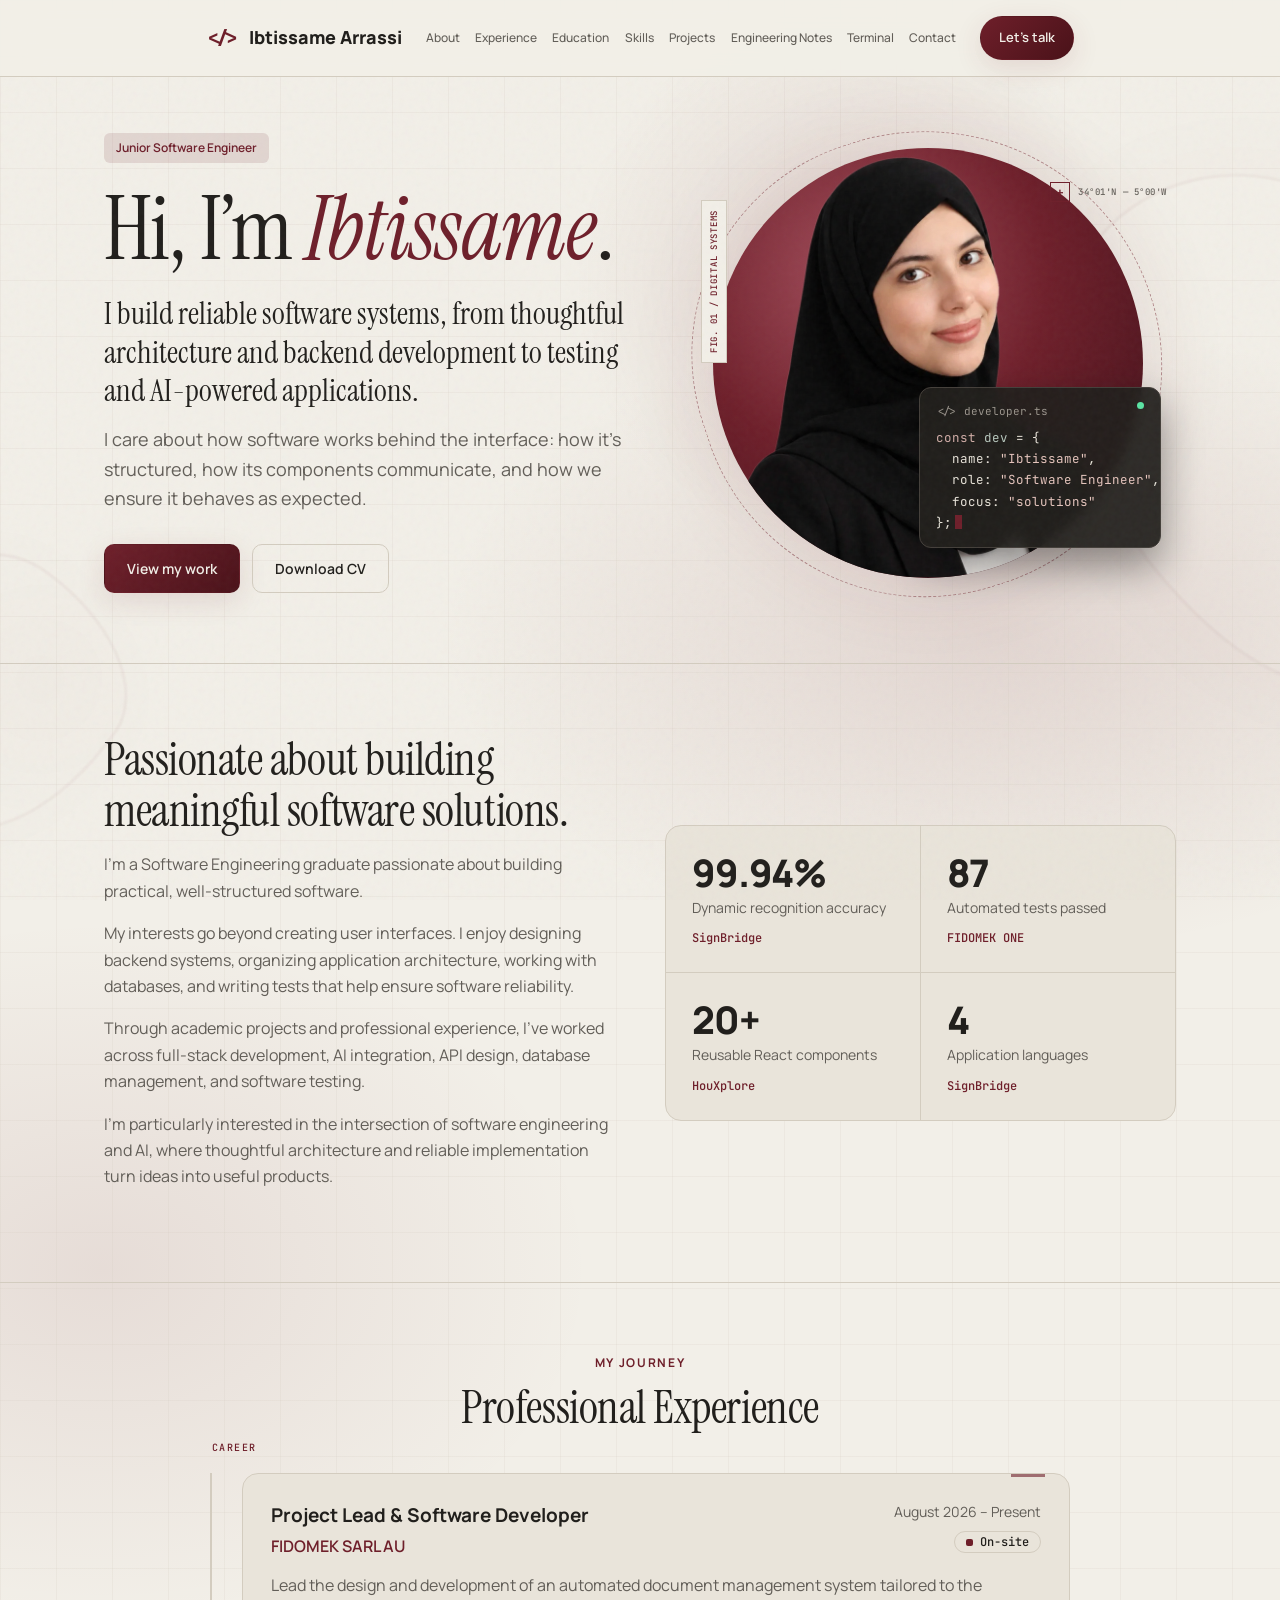
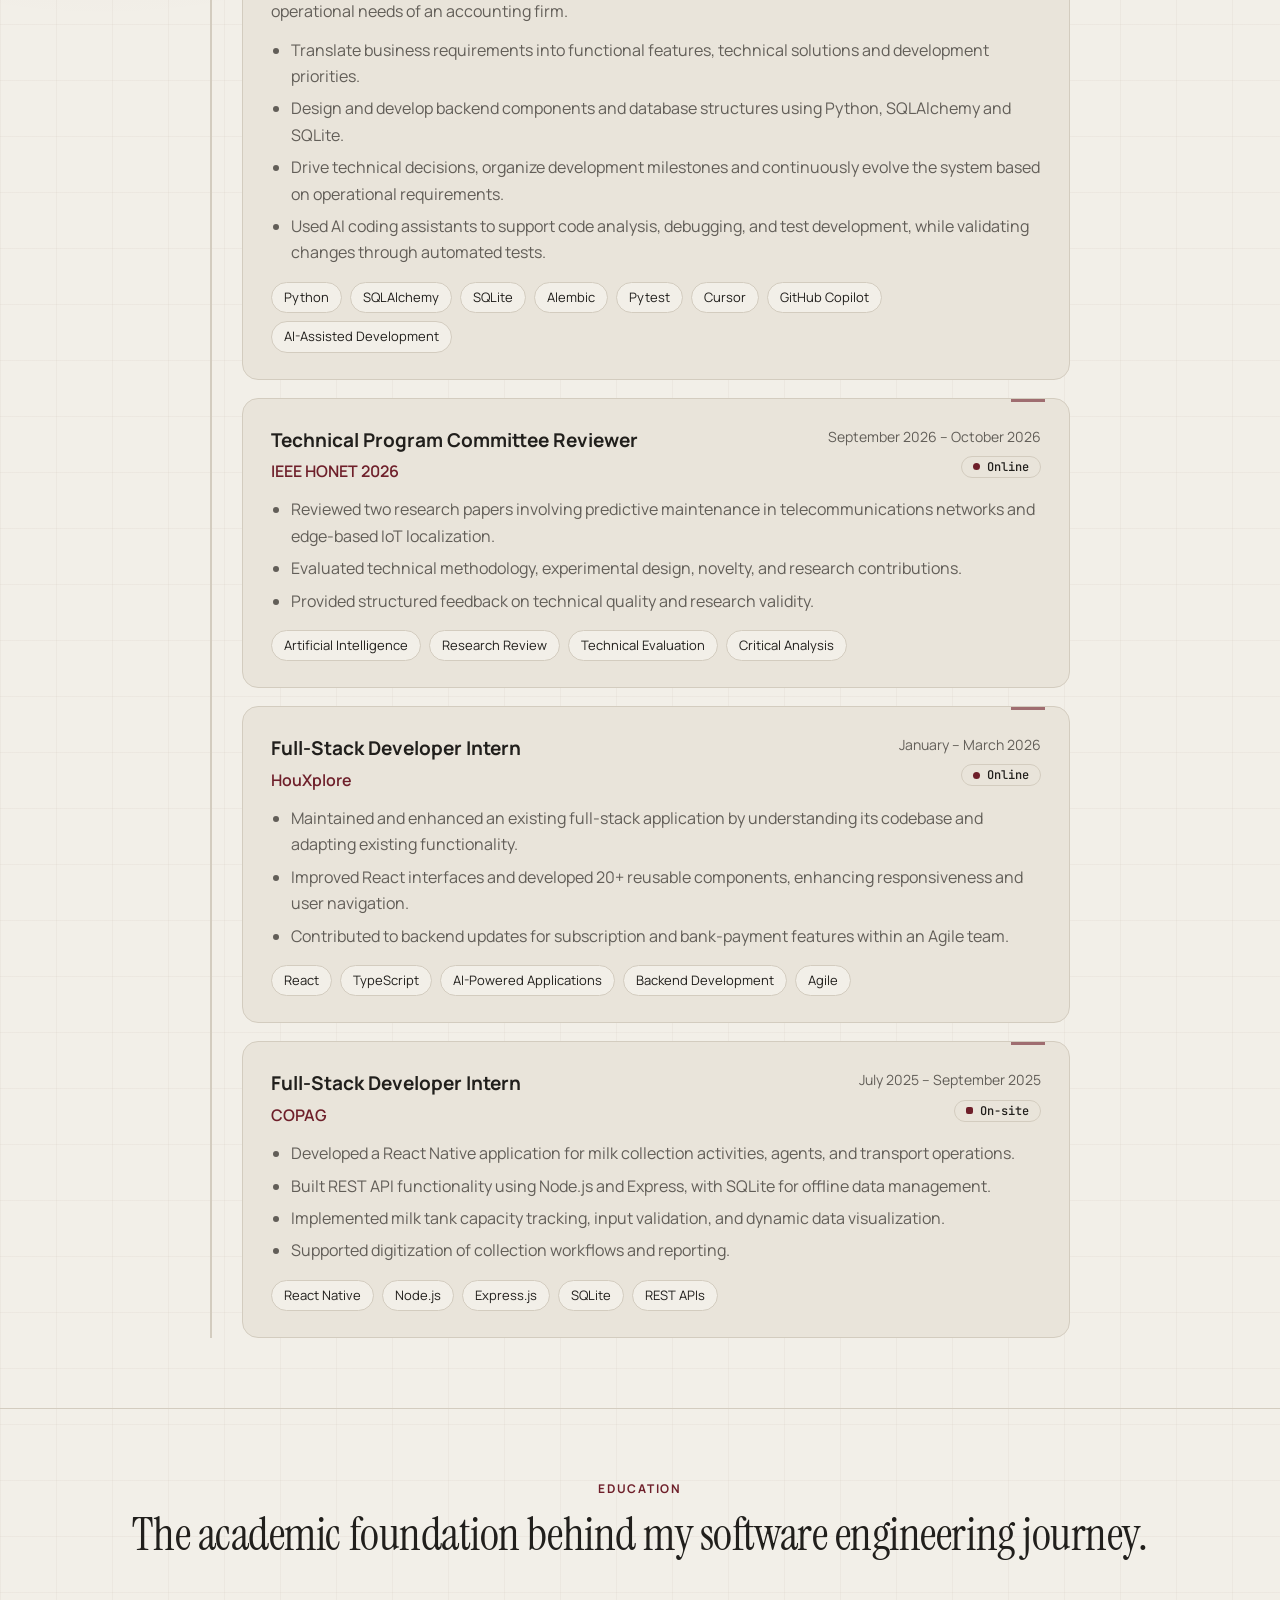
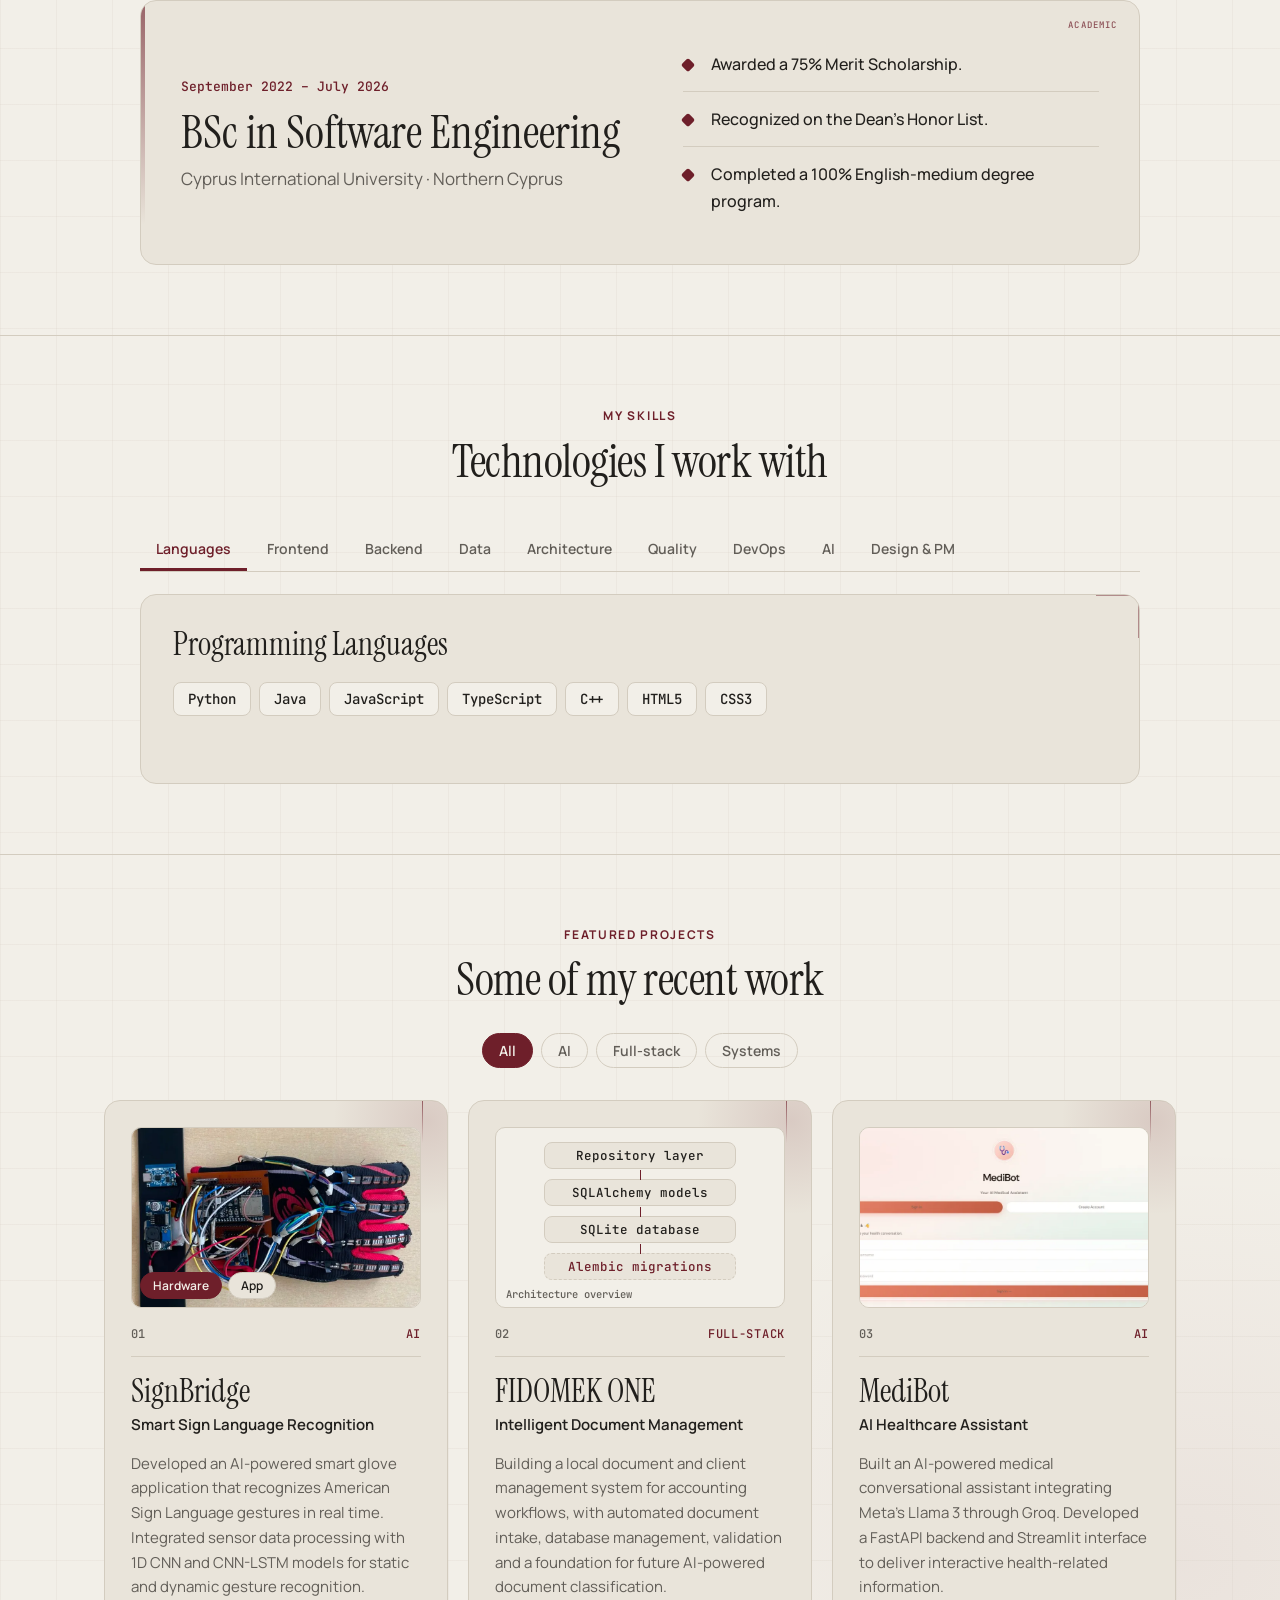
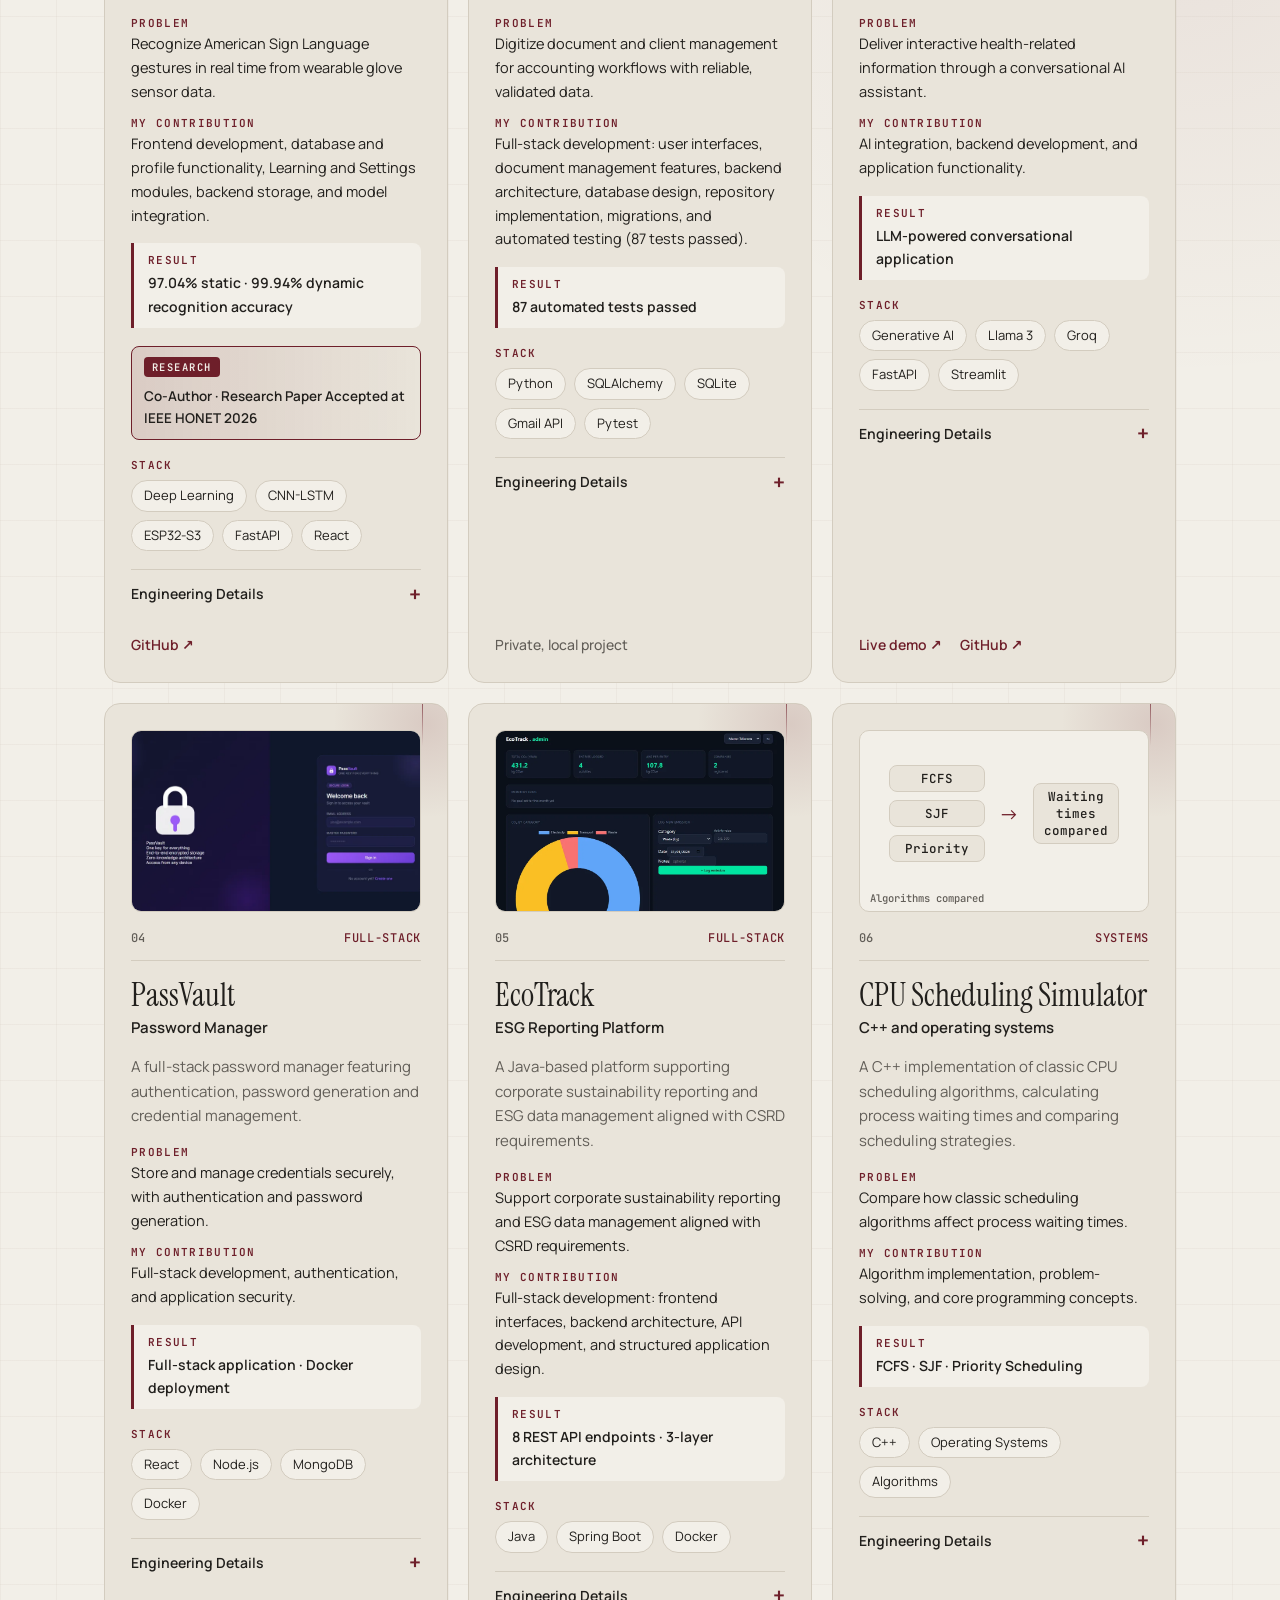
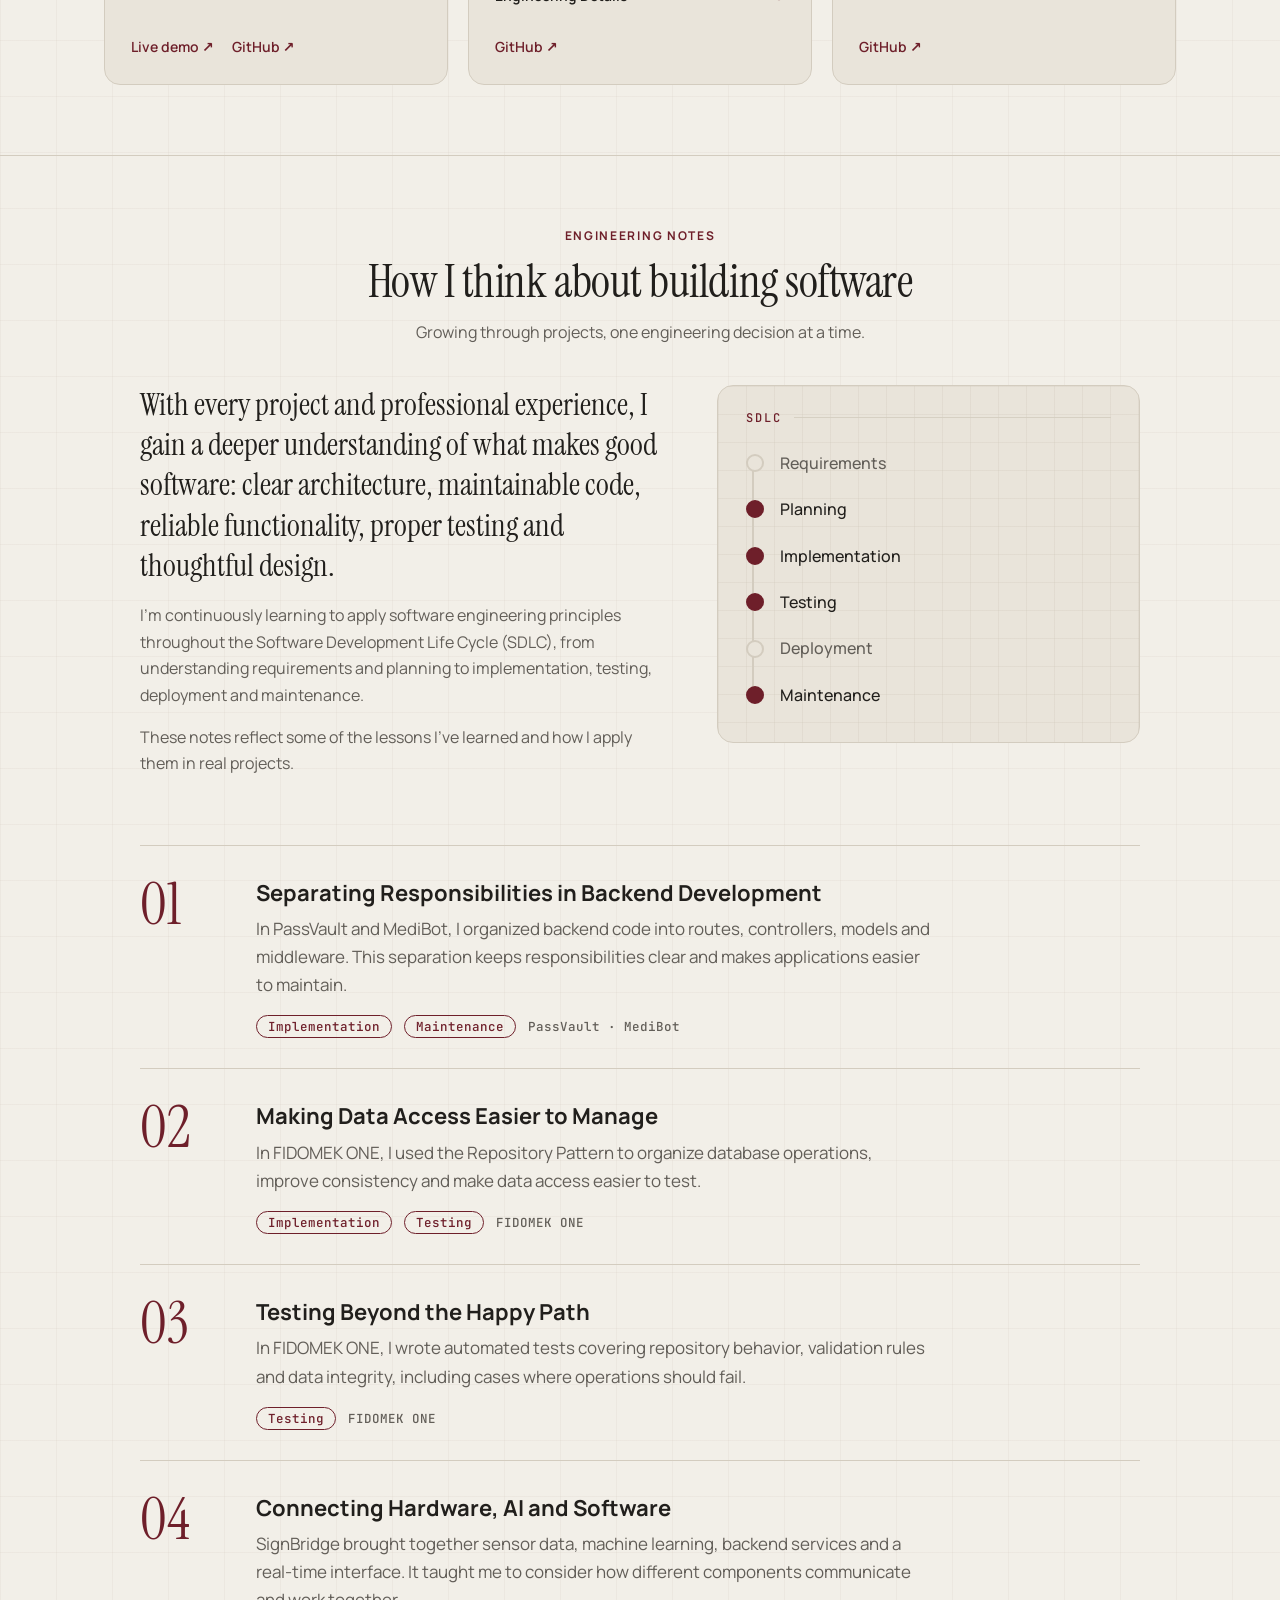
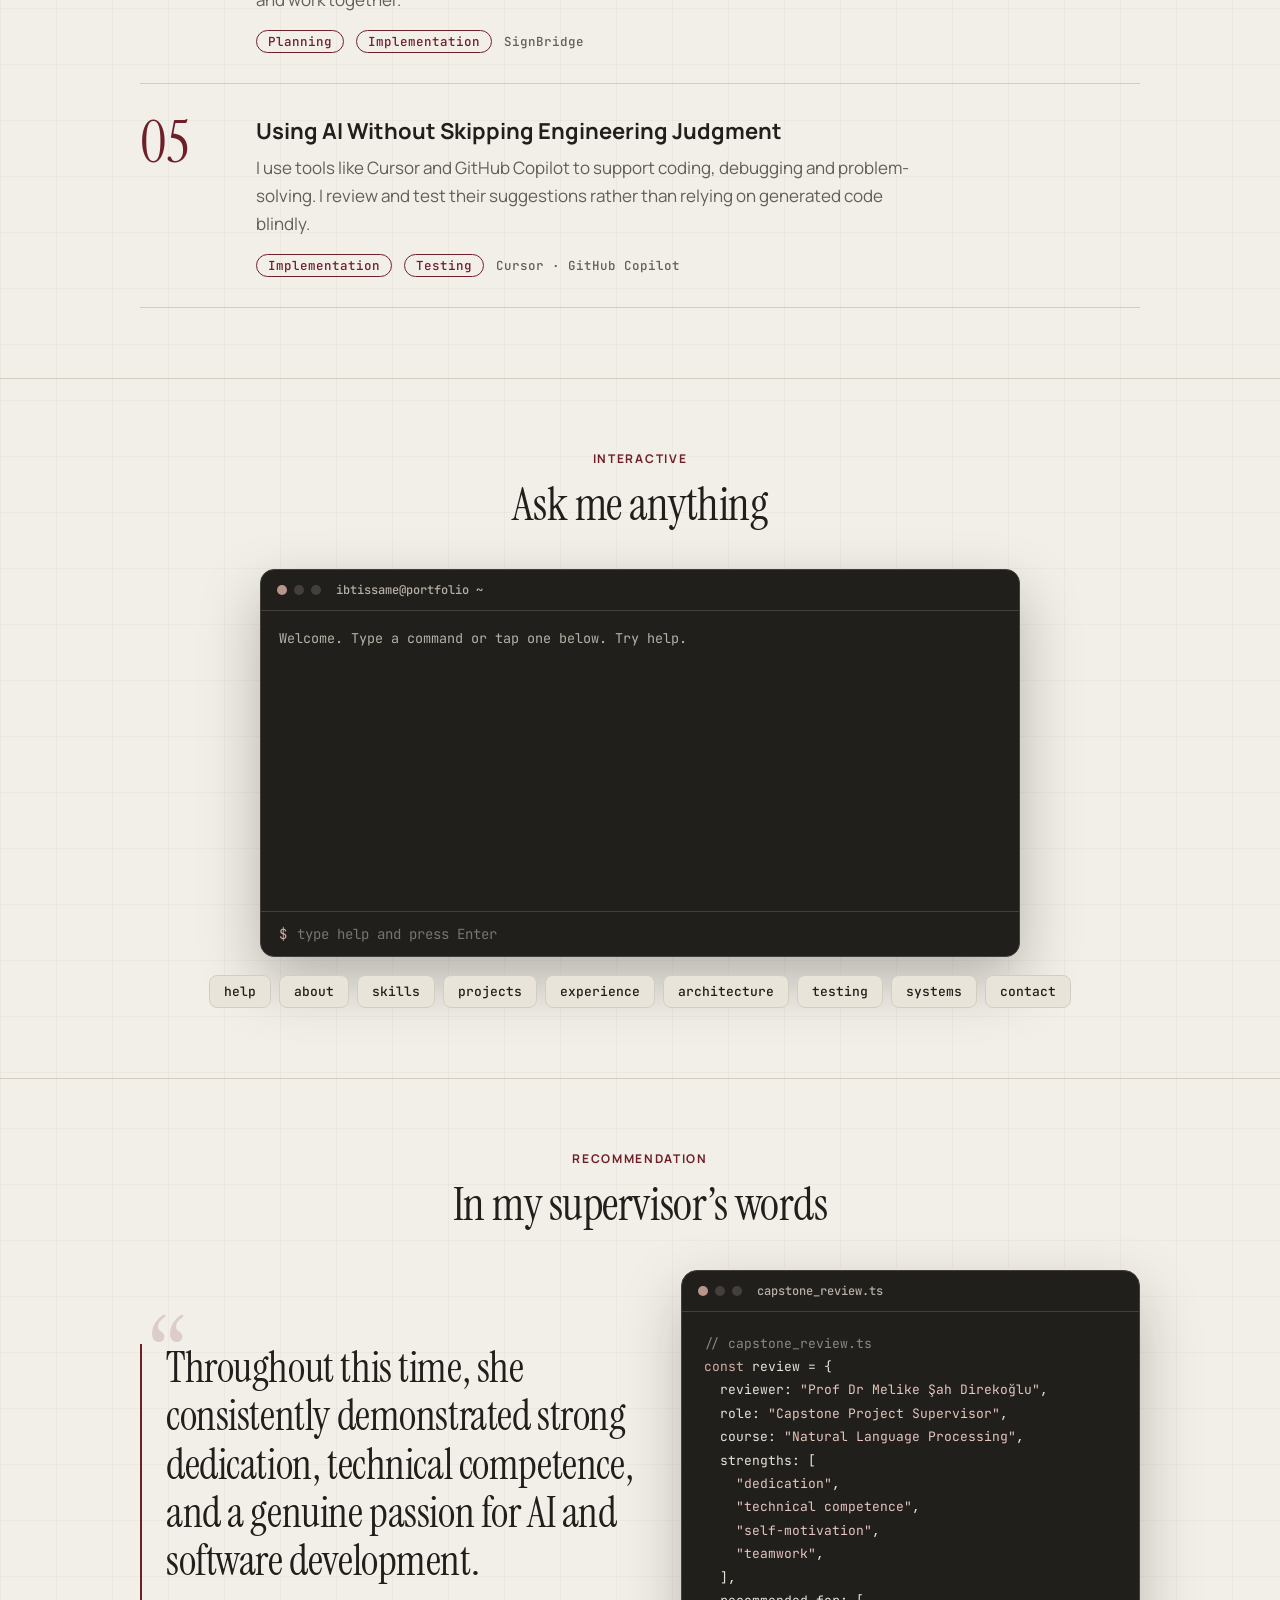
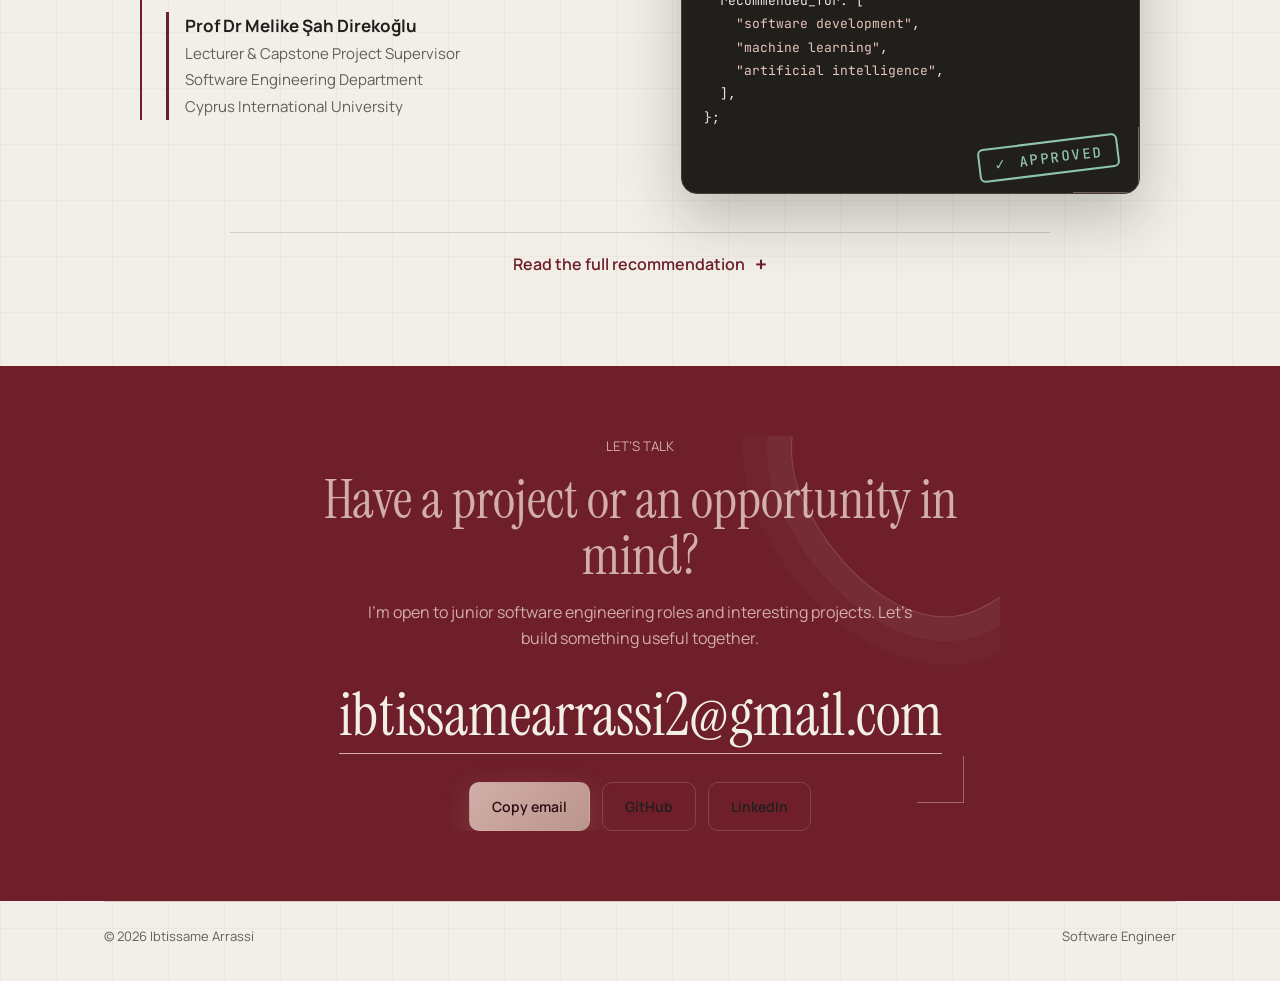
==== commit ee40d6a8: "fixing some errors in relation with design and adding  my cv" ====
--- a/index.html
+++ b/index.html
@@ -26,20 +26,34 @@
 </head>
 <body>
 <a class="skip" href="#main">Skip to content</a>
-<div class="w">
+
+<body>
+<a class="skip" href="#main">Skip to content</a>
+
 <nav aria-label="Main">
-<a class="logo" href="#"><i>&lt;/&gt;</i>Ibtissame Arrassi</a>
-<div class="nl" id="nl"><a href="#about">About</a><a href="#experience">Experience</a><a href="#education">Education</a><a href="#skills">Skills</a><a href="#projects">Projects</a><a href="#engineering-notes">Engineering Notes</a><a href="#terminal">Terminal</a><a href="#contact">Contact</a></div>
+  <div class="w">
+    <a class="logo" href="#"><i>&lt;/&gt;</i>Ibtissame Arrassi</a>
+    <div class="nl" id="nl">
+      <a href="#about">About</a>
+      <a href="#experience">Experience</a>
+      <a href="#education">Education</a>
+      <a href="#skills">Skills</a>
+      <a href="#projects">Projects</a>
+      <a href="#engineering-notes">Engineering Notes</a>
+      <a href="#terminal">Terminal</a>
+      <a href="#contact">Contact</a>
+    </div>
+    <div class="nav-r">
+      <a class="btn p" href="#contact">Let’s talk</a>
+      <button class="menu" type="button" aria-expanded="false" aria-controls="nl" aria-label="Open menu">
+        <span></span><span></span><span></span>
+      </button>
+    </div>
+  </div>
+</nav>
 
-<div class="nav-r">
-  <a class="btn p" href="#contact">Let’s talk</a>
-  <button class="menu" type="button" aria-expanded="false" aria-controls="nl" aria-label="Open menu">
-    <span></span><span></span><span></span>
-  </button>
-</div>
-</div>
-</nav>
 <main id="main">
+
 
 <div class="w">
 <header class="hero">
@@ -48,8 +62,8 @@
 <h1>Hi, I’m <em>Ibtissame</em>.</h1>
 <p class="lead">I build reliable software systems, from thoughtful architecture and backend development to testing and AI-powered applications.</p>
 <p>I care about how software works behind the interface: how it’s structured, how its components communicate, and how we ensure it behaves as expected.</p>
-<div class="btns"><a class="btn p" href="#projects">View my work</a><a class="btn" href="#">Download CV</a></div>
-<div class="tech"><small>TECHNOLOGIES I WORK WITH</small><div><span>TypeScript</span><span>React</span><span>Node.js</span><span>Python</span><span>PostgreSQL</span><span>Docker</span></div></div>
+<div class="btns"><a class="btn p" href="#projects">View my work</a><a class="btn" href="documents/IBTISSAME ARRASSI (2).pdf">Download CV</a></div>
+
 </div>
 <div class="pic">
   <div class="coord">34°01'N — 5°00'W</div>
@@ -70,7 +84,9 @@
 
 <section id="experience"><div class="w">
 <div class="sec-t"><small>MY JOURNEY</small><h2>Professional Experience</h2></div>
-<div class="tl"><article class="job"><header><div><h3>Software Engineer</h3><div class="org">FIDOMEK SARL AU</div></div><div class="when"><time>August 2026 – Present</time><span class="mode site">On-site</span></div></header><p>Contributing to the development of an automated document and client management system for an accounting firm, focusing on backend architecture, database integrity, automated document processing, and reliable workflows.</p><ul class="bl"><li>Structured the database layer using SQLAlchemy models, repositories, and Alembic migrations.</li><li>Implemented repository-level operations for users, clients, and files, with database constraints and validation.</li><li>Developed automated tests with Pytest to verify repository behavior, data integrity, and application rules.</li><li>Used AI coding assistants to support code analysis, debugging, and test development, while validating changes through automated tests.</li></ul><ul class="pills"><li>Python</li><li>SQLAlchemy</li><li>SQLite</li><li>Alembic</li><li>Pytest</li><li>Cursor</li><li>GitHub Copilot</li><li>AI-Assisted Development</li></ul></article><article class="job"><header><div><h3>Technical Program Committee Reviewer</h3><div class="org">IEEE HONET 2026</div></div><div class="when"><time>September 2026 – October 2026</time><span class="mode online">Online</span></div></header><ul class="bl"><li>Reviewed two research papers involving predictive maintenance in telecommunications networks and edge-based IoT localization.</li><li>Evaluated technical methodology, experimental design, novelty, and research contributions.</li><li>Provided structured feedback on technical quality and research validity.</li></ul><ul class="pills"><li>Artificial Intelligence</li><li>Research Review</li><li>Technical Evaluation</li><li>Critical Analysis</li></ul></article><article class="job"><header><div><h3>Full-Stack Developer Intern</h3><div class="org">HouXplore</div></div><div class="when"><time>January – March 2026</time><span class="mode online">Online</span></div></header><ul class="bl"><li>Maintained and enhanced an existing full-stack application by understanding its codebase and adapting existing functionality.</li><li>Improved React interfaces and developed 20+ reusable components, enhancing responsiveness and user navigation.</li><li>Contributed to backend updates for subscription and bank-payment features within an Agile team.</li></ul><ul class="pills"><li>React</li><li>TypeScript</li><li>AI-Powered Applications</li><li>Backend Development</li><li>Agile</li></ul></article><article class="job"><header><div><h3>Full-Stack Developer Intern</h3><div class="org">COPAG</div></div><div class="when"><time>July 2025 – September 2025</time><span class="mode site">On-site</span></div></header><ul class="bl"><li>Developed a React Native application for milk collection activities, agents, and transport operations.</li><li>Built REST API functionality using Node.js and Express, with SQLite for offline data management.</li><li>Implemented milk tank capacity tracking, input validation, and dynamic data visualization.</li><li>Supported digitization of collection workflows and reporting.</li></ul><ul class="pills"><li>React Native</li><li>Node.js</li><li>Express.js</li><li>SQLite</li><li>REST APIs</li></ul></article></div>
+<div class="tl"><article class="job"><header><div><h3>Project Lead & Software Developer</h3><div class="org">FIDOMEK SARL AU</div></div><div class="when"><time>August 2026 – Present</time><span class="mode site">On-site</span></div></header><p>Lead the design and development of an automated document management system tailored to the operational needs of an accounting firm.</p><ul class="bl"><li>
+
+Translate business requirements into functional features, technical solutions and development priorities.</li><li>Design and develop backend components and database structures using Python, SQLAlchemy and SQLite.</li><li>Drive technical decisions, organize development milestones and continuously evolve the system based on operational requirements.</li><li>Used AI coding assistants to support code analysis, debugging, and test development, while validating changes through automated tests.</li></ul><ul class="pills"><li>Python</li><li>SQLAlchemy</li><li>SQLite</li><li>Alembic</li><li>Pytest</li><li>Cursor</li><li>GitHub Copilot</li><li>AI-Assisted Development</li></ul></article><article class="job"><header><div><h3>Technical Program Committee Reviewer</h3><div class="org">IEEE HONET 2026</div></div><div class="when"><time>September 2026 – October 2026</time><span class="mode online">Online</span></div></header><ul class="bl"><li>Reviewed two research papers involving predictive maintenance in telecommunications networks and edge-based IoT localization.</li><li>Evaluated technical methodology, experimental design, novelty, and research contributions.</li><li>Provided structured feedback on technical quality and research validity.</li></ul><ul class="pills"><li>Artificial Intelligence</li><li>Research Review</li><li>Technical Evaluation</li><li>Critical Analysis</li></ul></article><article class="job"><header><div><h3>Full-Stack Developer Intern</h3><div class="org">HouXplore</div></div><div class="when"><time>January – March 2026</time><span class="mode online">Online</span></div></header><ul class="bl"><li>Maintained and enhanced an existing full-stack application by understanding its codebase and adapting existing functionality.</li><li>Improved React interfaces and developed 20+ reusable components, enhancing responsiveness and user navigation.</li><li>Contributed to backend updates for subscription and bank-payment features within an Agile team.</li></ul><ul class="pills"><li>React</li><li>TypeScript</li><li>AI-Powered Applications</li><li>Backend Development</li><li>Agile</li></ul></article><article class="job"><header><div><h3>Full-Stack Developer Intern</h3><div class="org">COPAG</div></div><div class="when"><time>July 2025 – September 2025</time><span class="mode site">On-site</span></div></header><ul class="bl"><li>Developed a React Native application for milk collection activities, agents, and transport operations.</li><li>Built REST API functionality using Node.js and Express, with SQLite for offline data management.</li><li>Implemented milk tank capacity tracking, input validation, and dynamic data visualization.</li><li>Supported digitization of collection workflows and reporting.</li></ul><ul class="pills"><li>React Native</li><li>Node.js</li><li>Express.js</li><li>SQLite</li><li>REST APIs</li></ul></article></div>
 </div></section>
 
 <section id="education"><div class="w">
--- a/style.css
+++ b/style.css
@@ -81,7 +81,7 @@
 .soc a:hover{border-color:var(--acc);color:var(--acc)}
 footer{border-top:1px solid var(--line);padding:24px 0 34px;display:flex;justify-content:space-between;color:var(--mute);font-size:13px;gap:16px}
 h2.serif,.sec-t h2,.about h2,.box h2{font-family:"Instrument Serif",serif!important;font-weight:400!important;font-size:clamp(32px,4.6vw,46px)!important;letter-spacing:-.01em!important;line-height:1.1!important}
-body{overflow-x:hidden}
+body{overflow-x:clip}
 .hero{position:relative}
 .hero:before{content:"";position:absolute;left:var(--mx,70%);top:var(--my,35%);width:560px;height:560px;transform:translate(-50%,-50%);border-radius:50%;background:radial-gradient(closest-side,var(--glow),transparent);pointer-events:none}
 .hero>*{position:relative;z-index:1}
@@ -851,4 +851,90 @@
   top: 0;
   z-index: 1000;
   background: var(--bg);
-}+}
+
+/* Modern navigation bar */
+nav {
+  position: sticky;
+  top: 0;
+  z-index: 1000;
+  background: color-mix(in srgb, var(--bg) 88%, transparent);
+  backdrop-filter: blur(16px);
+  -webkit-backdrop-filter: blur(16px);
+  border-bottom: 1px solid var(--line);
+  padding: 0;
+}
+
+/* Align logo, links and CTA in one horizontal row */
+nav > .w {
+  min-height: 76px;
+  display: flex;
+  align-items: center;
+  justify-content: space-between;
+  gap: 24px;
+}
+
+/* Logo */
+nav .logo {
+  flex-shrink: 0;
+  font-size: 18px;
+}
+
+/* Navigation links */
+nav .nl {
+  display: flex;
+  align-items: center;
+  justify-content: center;
+  gap: clamp(8px, 1.2vw, 18px);
+  font-size: 12px;
+  white-space: nowrap;
+}
+
+nav .nl a {
+  padding: 8px 0;
+  position: relative;
+  transition: color 0.2s ease;
+}
+
+nav .nl a::after {
+  content: "";
+  position: absolute;
+  left: 0;
+  bottom: 2px;
+  width: 0;
+  height: 2px;
+  background: var(--acc);
+  transition: width 0.25s ease;
+}
+
+nav .nl a:hover::after {
+  width: 100%;
+}
+
+/* Let's talk button */
+nav .nav-r {
+  display: flex;
+  align-items: center;
+  flex-shrink: 0;
+}
+
+nav .nav-r .btn {
+  padding: 10px 18px;
+  border-radius: 999px;
+  font-size: 13px;
+}
+
+/* Responsive navigation */
+@media (max-width: 820px) {
+  nav > .w {
+    min-height: 68px;
+  }
+
+  nav .nl {
+    display: none;
+  }
+
+  nav .nl.open {
+    display: flex;
+  }
+}
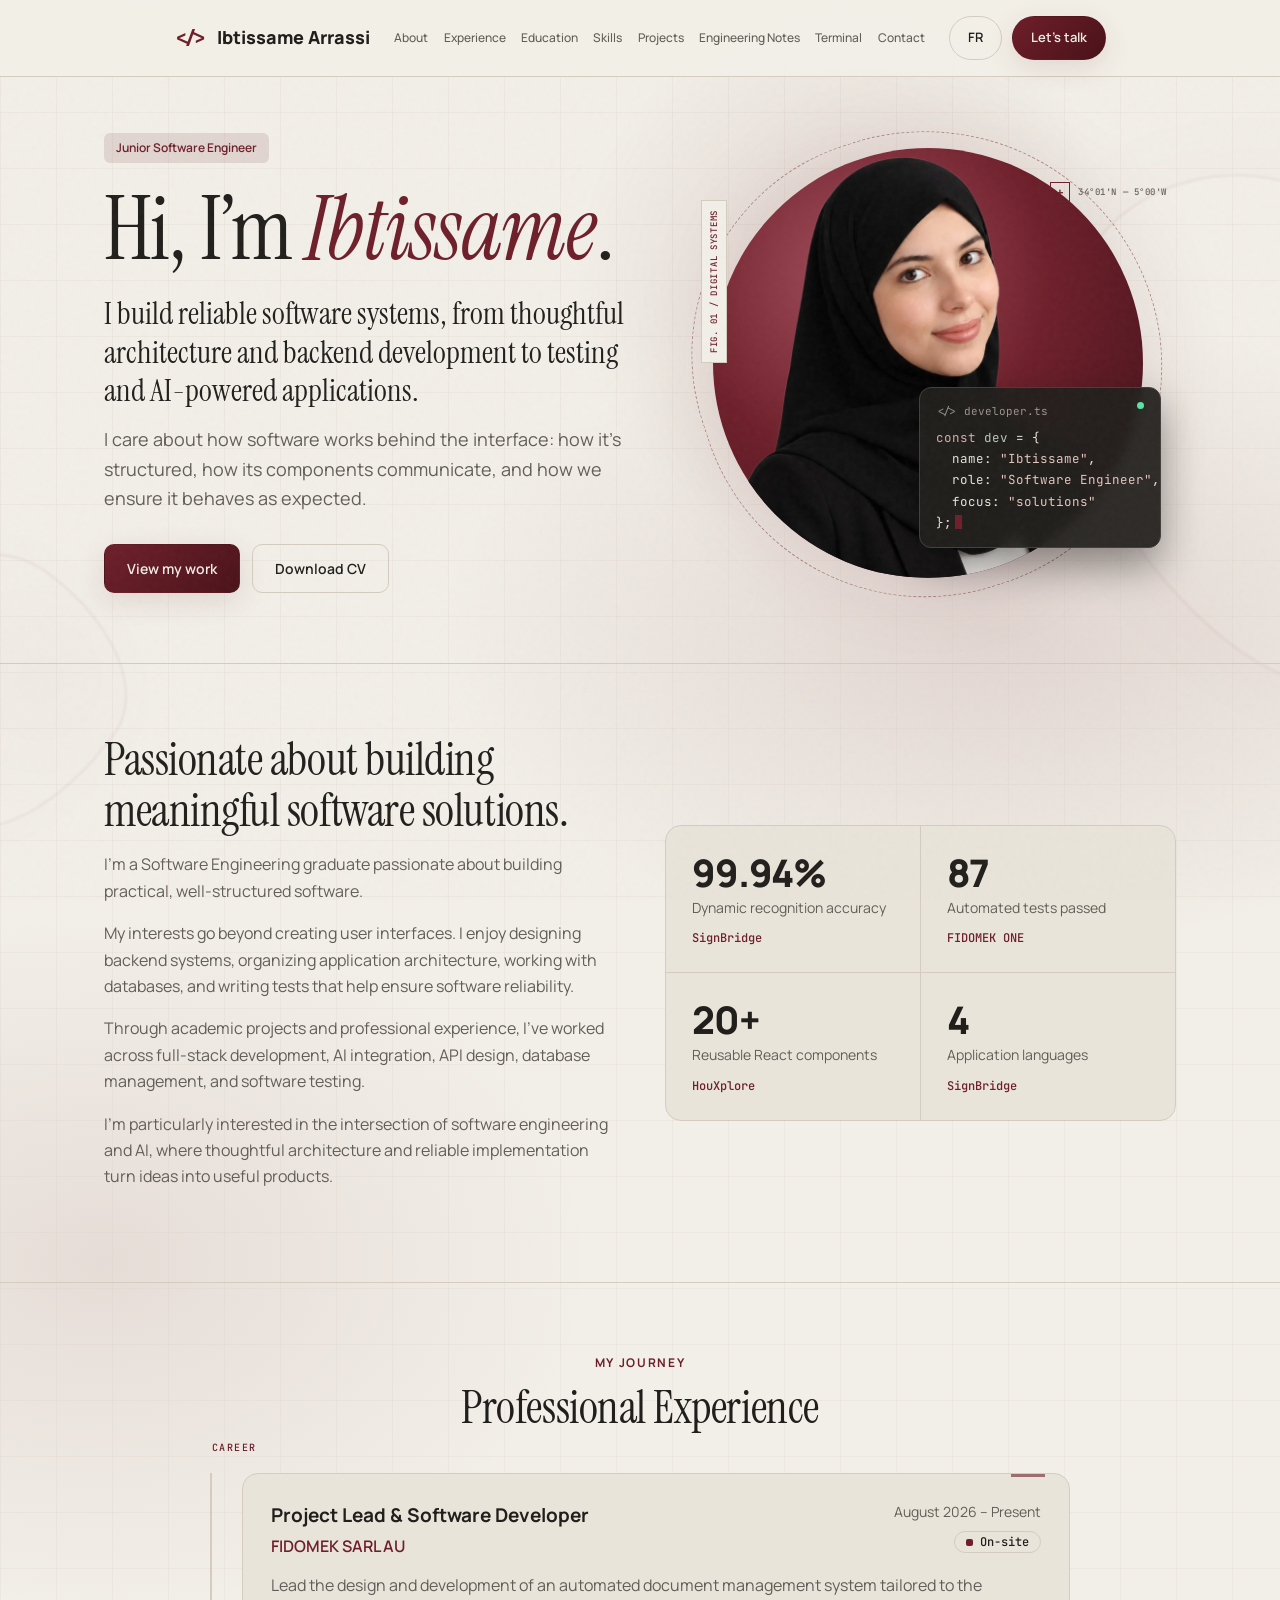
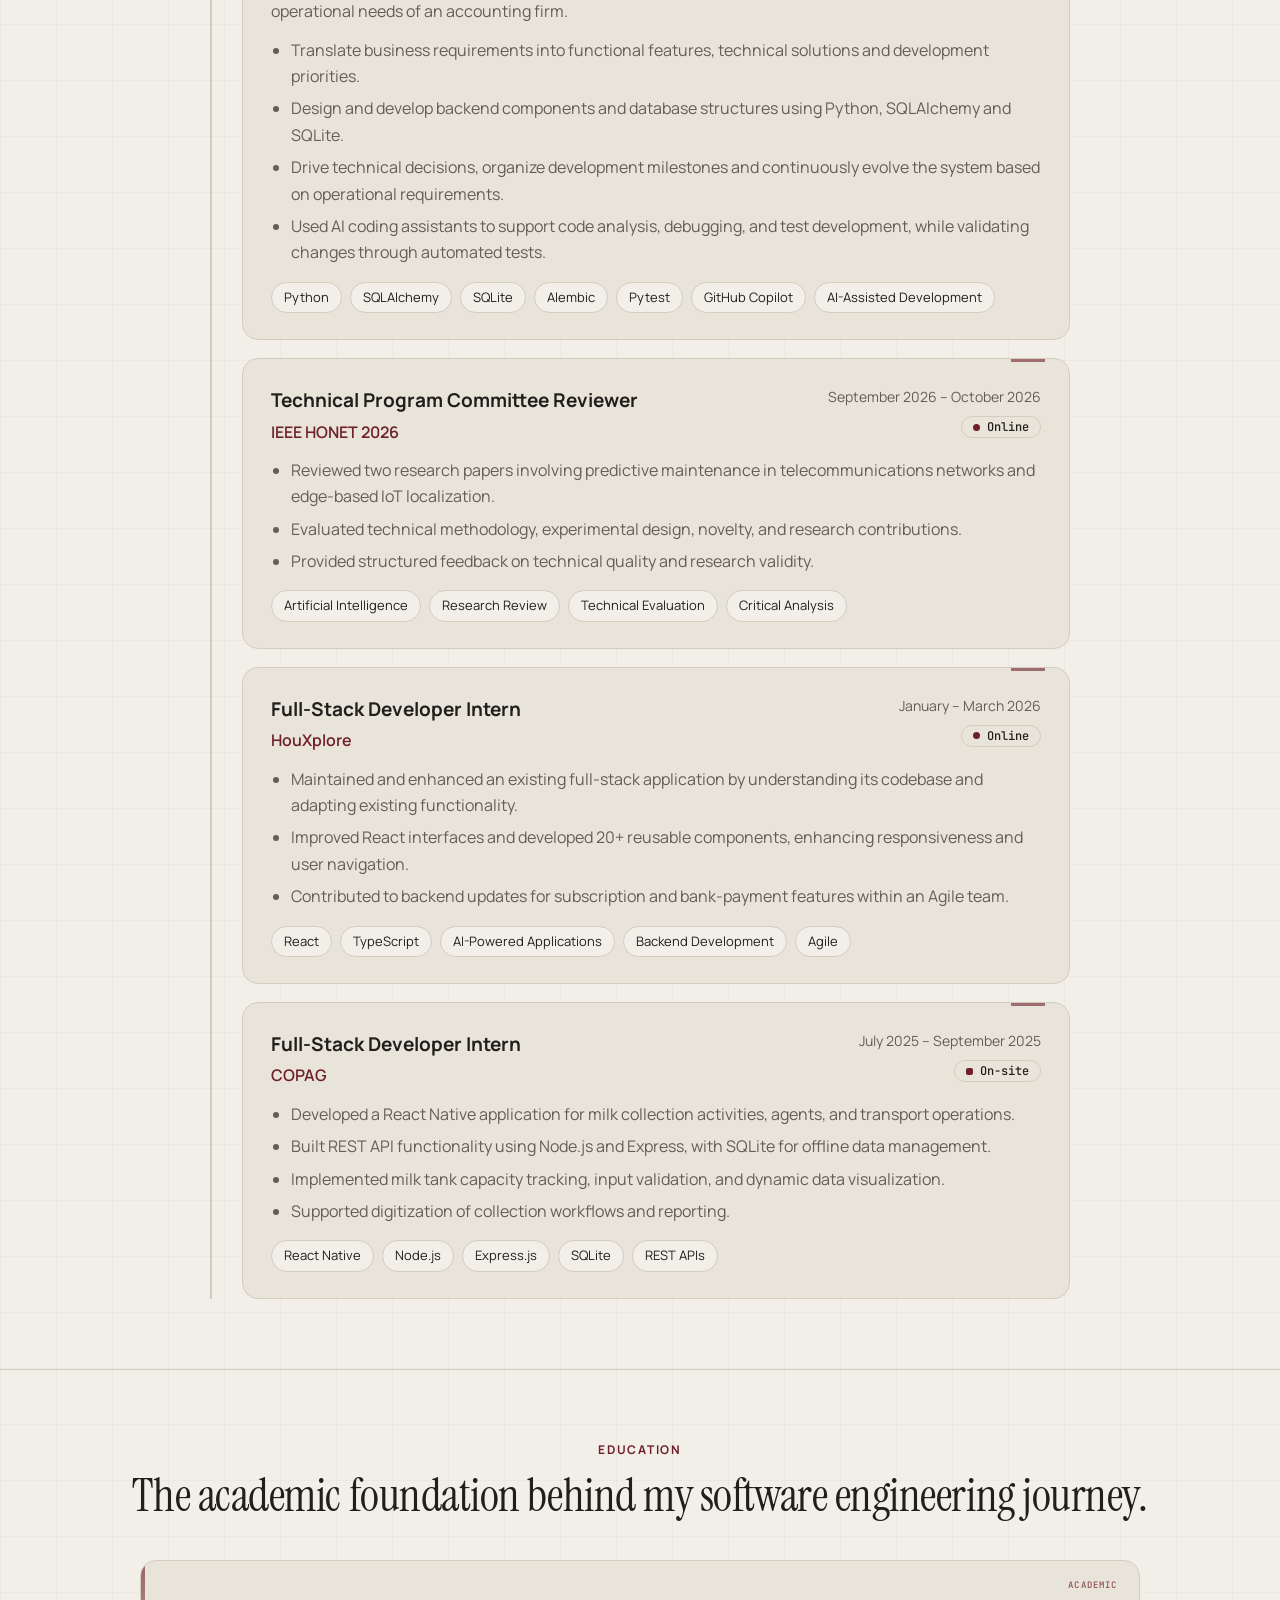
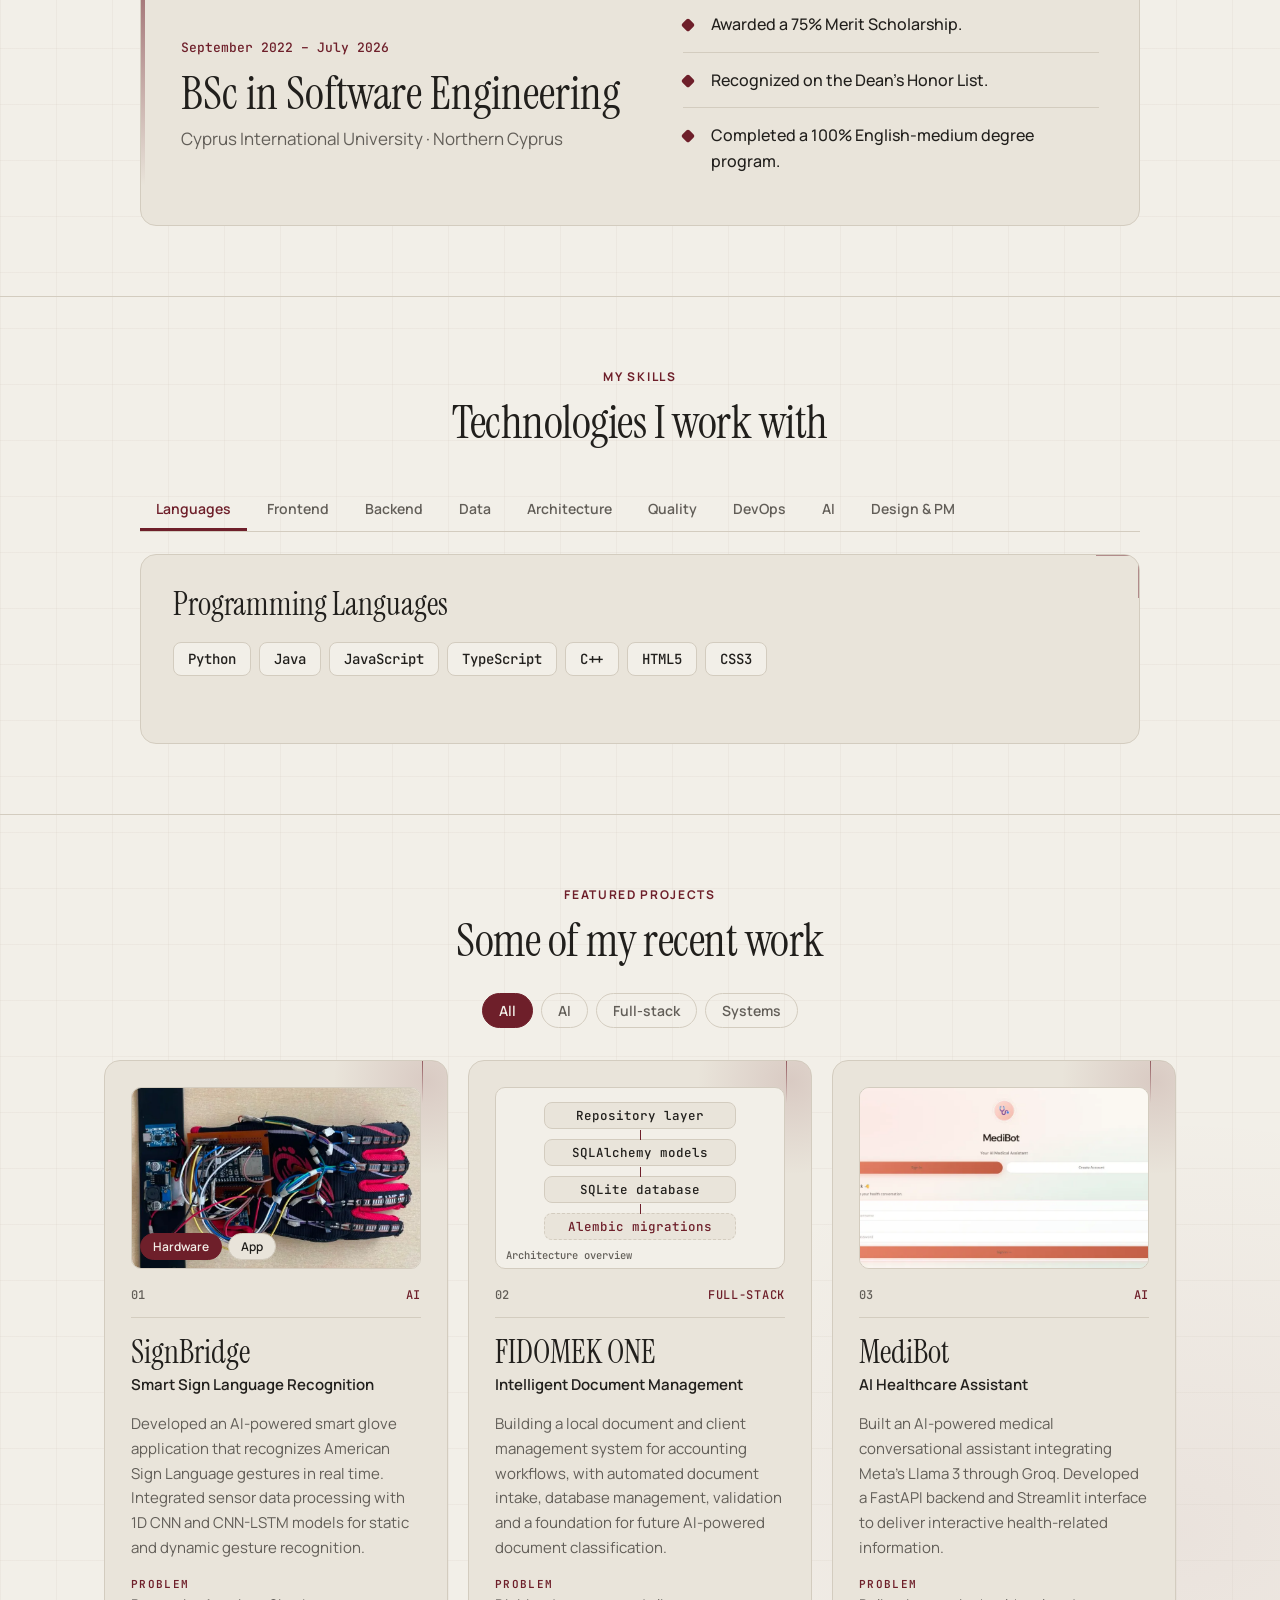
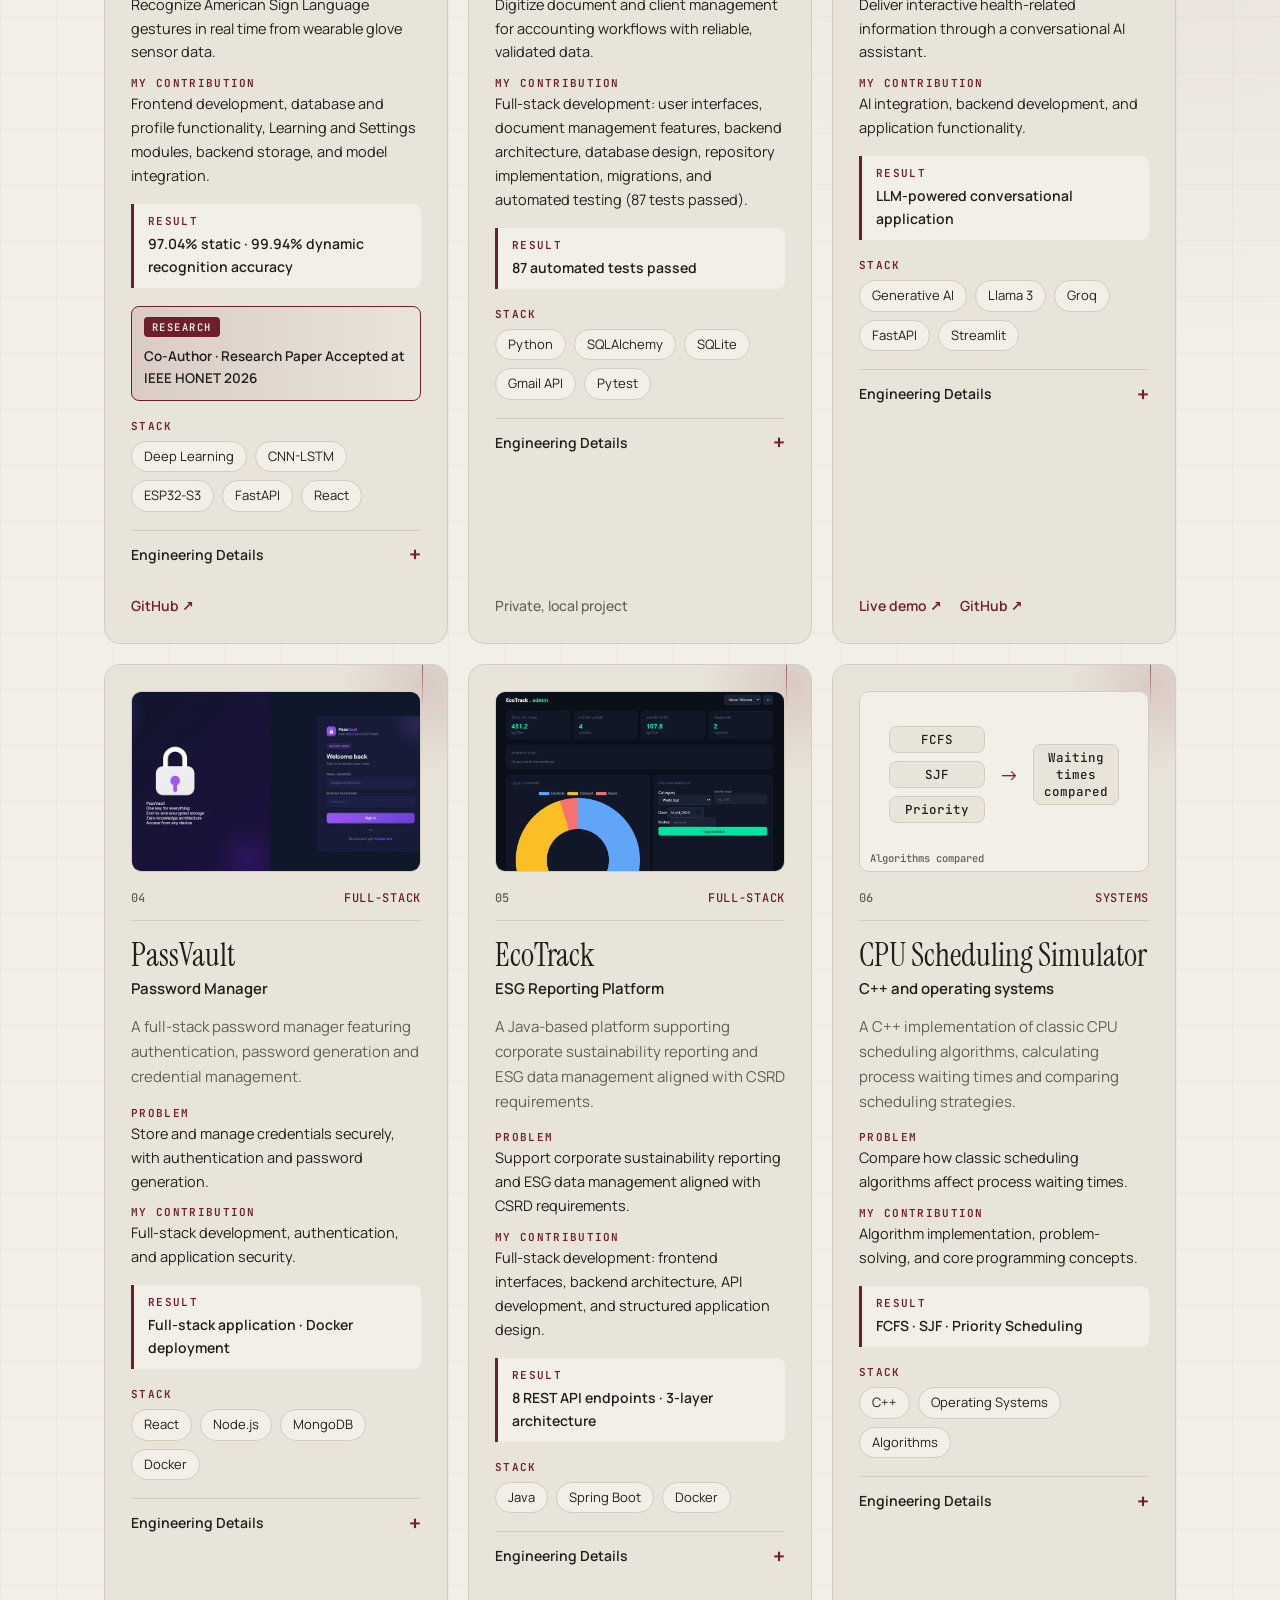
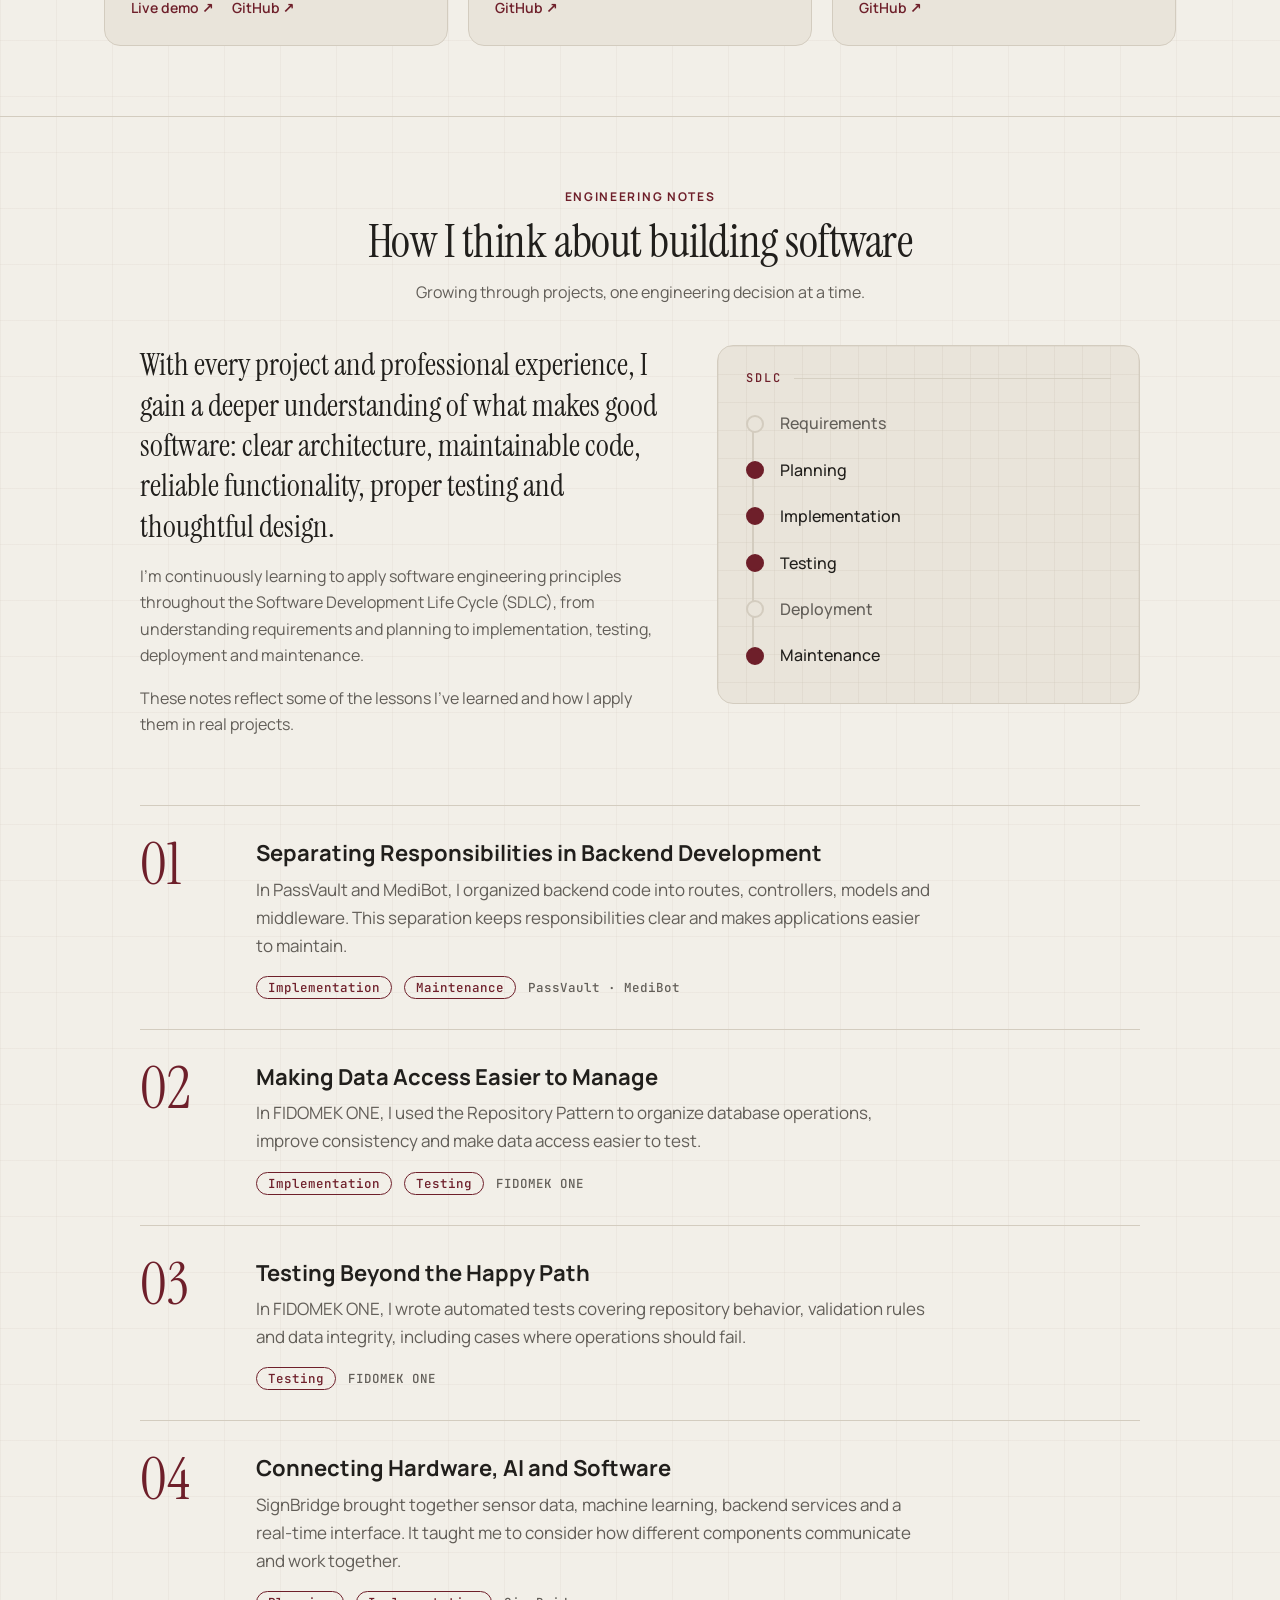
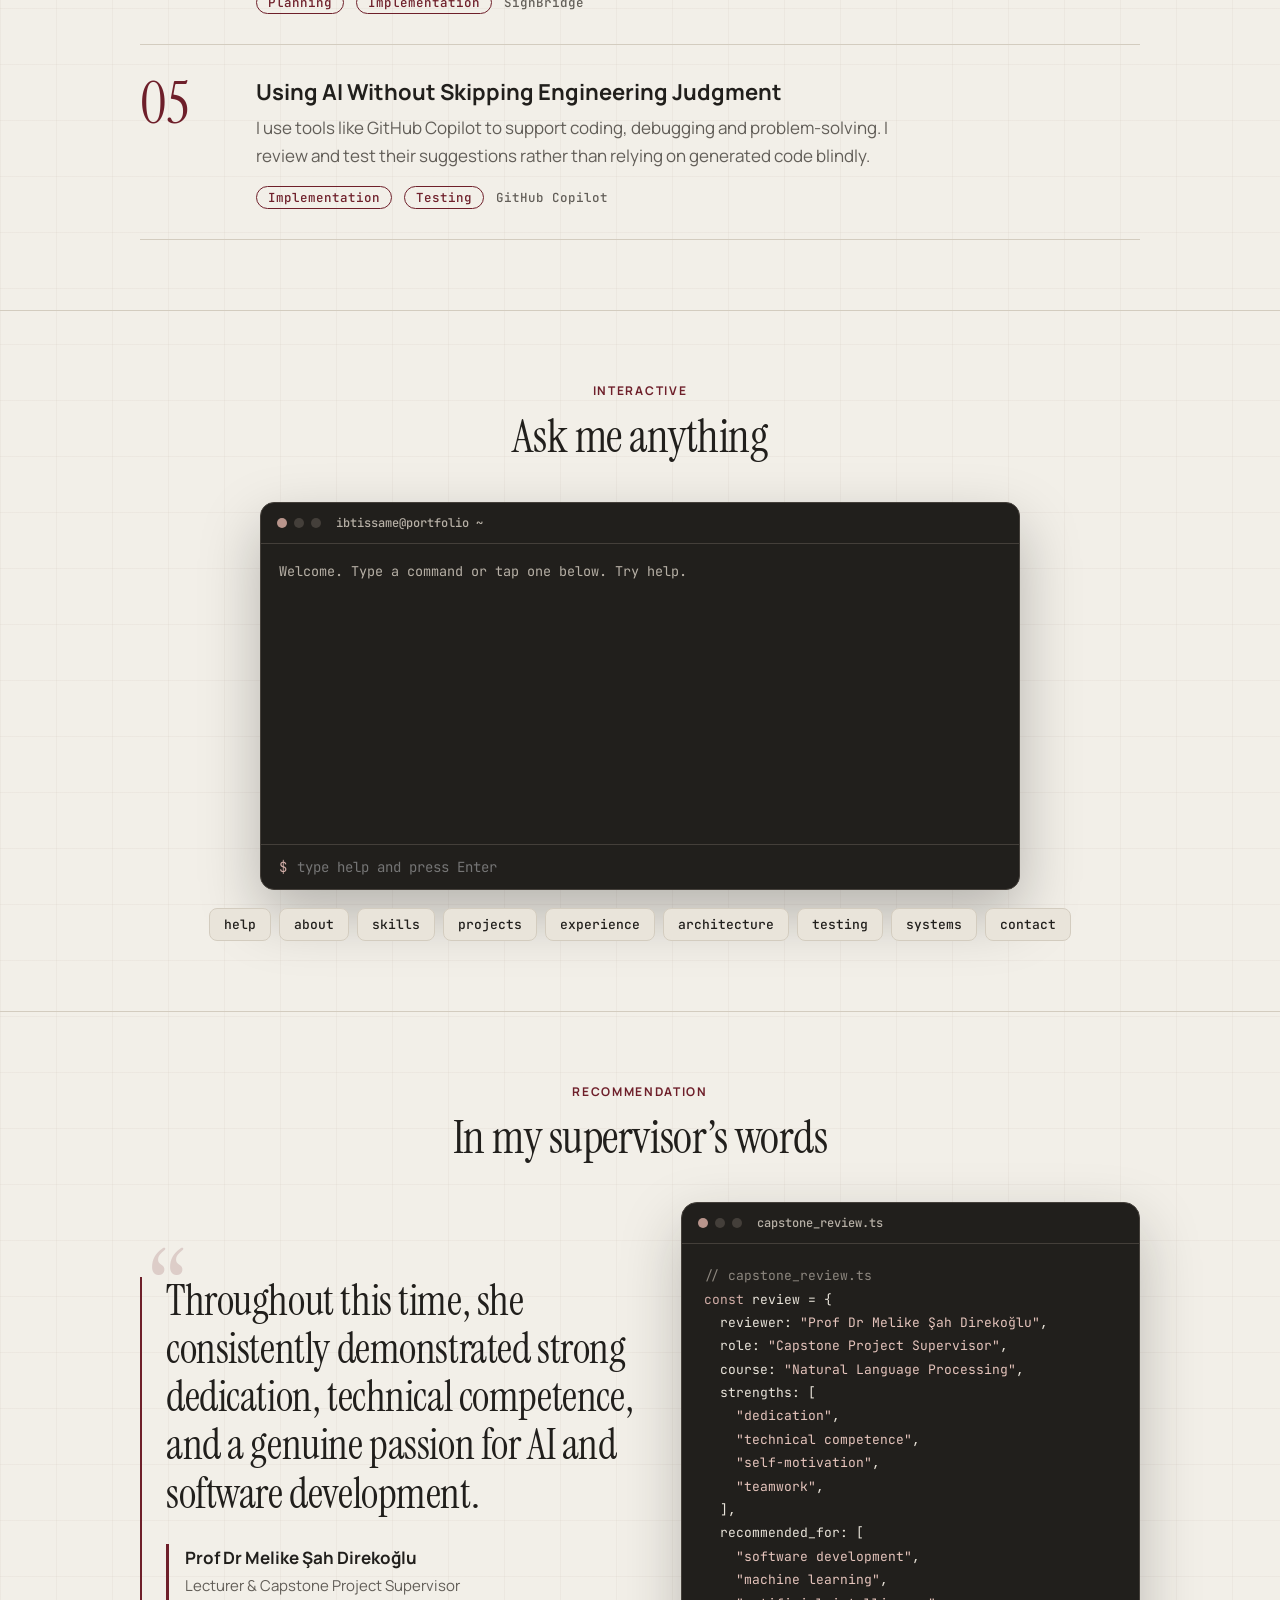
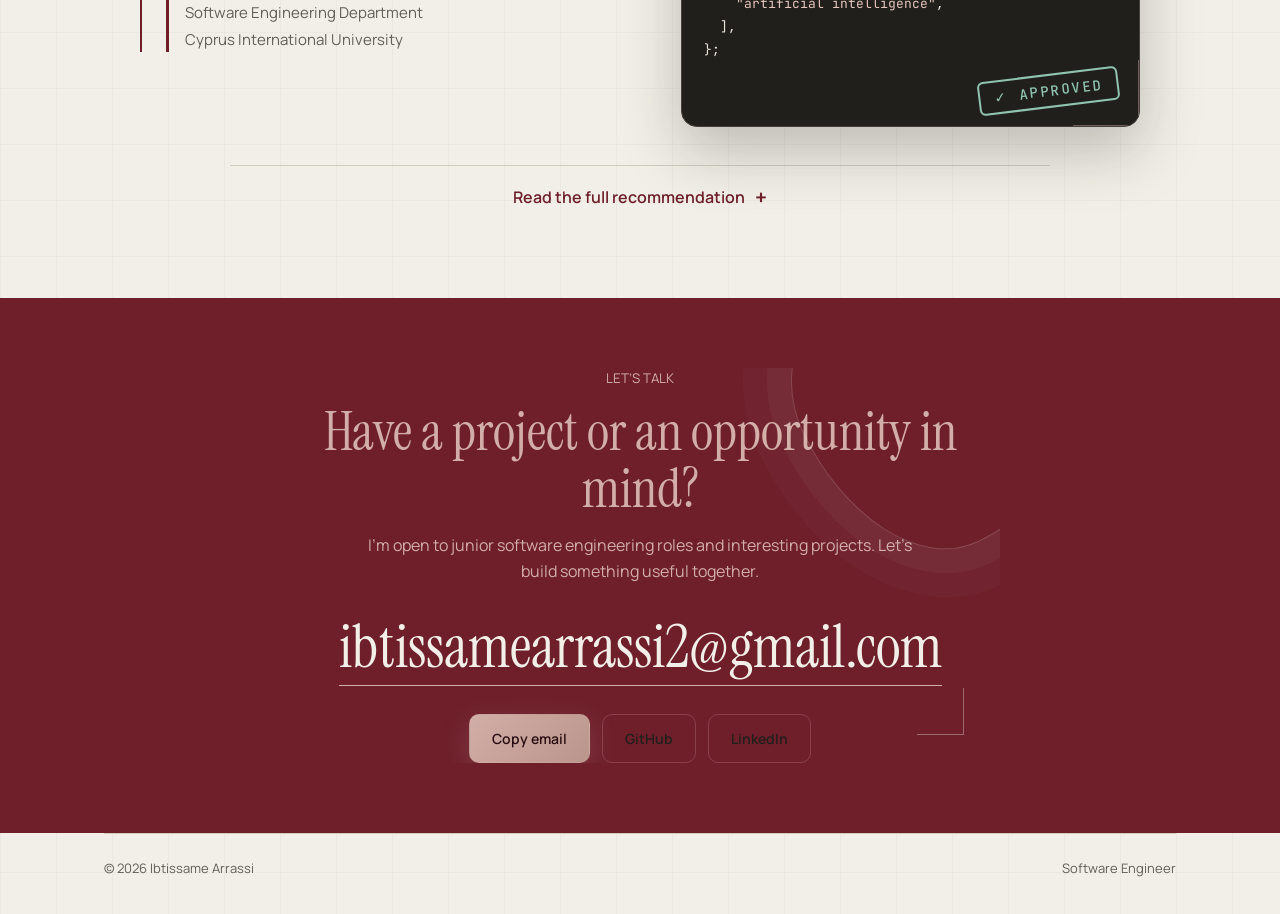
==== commit 9ee58105: "adding the french version" ====
--- a/index.html
+++ b/index.html
@@ -43,12 +43,14 @@
       <a href="#terminal">Terminal</a>
       <a href="#contact">Contact</a>
     </div>
-    <div class="nav-r">
-      <a class="btn p" href="#contact">Let’s talk</a>
-      <button class="menu" type="button" aria-expanded="false" aria-controls="nl" aria-label="Open menu">
-        <span></span><span></span><span></span>
-      </button>
-    </div>
+   <div class="nav-r">
+  <a class="btn" href="fr.html">FR</a>
+  <a class="btn p" href="#contact">Let’s talk</a>
+
+  <button class="menu" type="button" aria-expanded="false" aria-controls="nl" aria-label="Open menu">
+    <span></span><span></span><span></span>
+  </button>
+</div>
   </div>
 </nav>
 
@@ -86,7 +88,7 @@
 <div class="sec-t"><small>MY JOURNEY</small><h2>Professional Experience</h2></div>
 <div class="tl"><article class="job"><header><div><h3>Project Lead & Software Developer</h3><div class="org">FIDOMEK SARL AU</div></div><div class="when"><time>August 2026 – Present</time><span class="mode site">On-site</span></div></header><p>Lead the design and development of an automated document management system tailored to the operational needs of an accounting firm.</p><ul class="bl"><li>
 
-Translate business requirements into functional features, technical solutions and development priorities.</li><li>Design and develop backend components and database structures using Python, SQLAlchemy and SQLite.</li><li>Drive technical decisions, organize development milestones and continuously evolve the system based on operational requirements.</li><li>Used AI coding assistants to support code analysis, debugging, and test development, while validating changes through automated tests.</li></ul><ul class="pills"><li>Python</li><li>SQLAlchemy</li><li>SQLite</li><li>Alembic</li><li>Pytest</li><li>Cursor</li><li>GitHub Copilot</li><li>AI-Assisted Development</li></ul></article><article class="job"><header><div><h3>Technical Program Committee Reviewer</h3><div class="org">IEEE HONET 2026</div></div><div class="when"><time>September 2026 – October 2026</time><span class="mode online">Online</span></div></header><ul class="bl"><li>Reviewed two research papers involving predictive maintenance in telecommunications networks and edge-based IoT localization.</li><li>Evaluated technical methodology, experimental design, novelty, and research contributions.</li><li>Provided structured feedback on technical quality and research validity.</li></ul><ul class="pills"><li>Artificial Intelligence</li><li>Research Review</li><li>Technical Evaluation</li><li>Critical Analysis</li></ul></article><article class="job"><header><div><h3>Full-Stack Developer Intern</h3><div class="org">HouXplore</div></div><div class="when"><time>January – March 2026</time><span class="mode online">Online</span></div></header><ul class="bl"><li>Maintained and enhanced an existing full-stack application by understanding its codebase and adapting existing functionality.</li><li>Improved React interfaces and developed 20+ reusable components, enhancing responsiveness and user navigation.</li><li>Contributed to backend updates for subscription and bank-payment features within an Agile team.</li></ul><ul class="pills"><li>React</li><li>TypeScript</li><li>AI-Powered Applications</li><li>Backend Development</li><li>Agile</li></ul></article><article class="job"><header><div><h3>Full-Stack Developer Intern</h3><div class="org">COPAG</div></div><div class="when"><time>July 2025 – September 2025</time><span class="mode site">On-site</span></div></header><ul class="bl"><li>Developed a React Native application for milk collection activities, agents, and transport operations.</li><li>Built REST API functionality using Node.js and Express, with SQLite for offline data management.</li><li>Implemented milk tank capacity tracking, input validation, and dynamic data visualization.</li><li>Supported digitization of collection workflows and reporting.</li></ul><ul class="pills"><li>React Native</li><li>Node.js</li><li>Express.js</li><li>SQLite</li><li>REST APIs</li></ul></article></div>
+Translate business requirements into functional features, technical solutions and development priorities.</li><li>Design and develop backend components and database structures using Python, SQLAlchemy and SQLite.</li><li>Drive technical decisions, organize development milestones and continuously evolve the system based on operational requirements.</li><li>Used AI coding assistants to support code analysis, debugging, and test development, while validating changes through automated tests.</li></ul><ul class="pills"><li>Python</li><li>SQLAlchemy</li><li>SQLite</li><li>Alembic</li><li>Pytest</li><li>GitHub Copilot</li><li>AI-Assisted Development</li></ul></article><article class="job"><header><div><h3>Technical Program Committee Reviewer</h3><div class="org">IEEE HONET 2026</div></div><div class="when"><time>September 2026 – October 2026</time><span class="mode online">Online</span></div></header><ul class="bl"><li>Reviewed two research papers involving predictive maintenance in telecommunications networks and edge-based IoT localization.</li><li>Evaluated technical methodology, experimental design, novelty, and research contributions.</li><li>Provided structured feedback on technical quality and research validity.</li></ul><ul class="pills"><li>Artificial Intelligence</li><li>Research Review</li><li>Technical Evaluation</li><li>Critical Analysis</li></ul></article><article class="job"><header><div><h3>Full-Stack Developer Intern</h3><div class="org">HouXplore</div></div><div class="when"><time>January – March 2026</time><span class="mode online">Online</span></div></header><ul class="bl"><li>Maintained and enhanced an existing full-stack application by understanding its codebase and adapting existing functionality.</li><li>Improved React interfaces and developed 20+ reusable components, enhancing responsiveness and user navigation.</li><li>Contributed to backend updates for subscription and bank-payment features within an Agile team.</li></ul><ul class="pills"><li>React</li><li>TypeScript</li><li>AI-Powered Applications</li><li>Backend Development</li><li>Agile</li></ul></article><article class="job"><header><div><h3>Full-Stack Developer Intern</h3><div class="org">COPAG</div></div><div class="when"><time>July 2025 – September 2025</time><span class="mode site">On-site</span></div></header><ul class="bl"><li>Developed a React Native application for milk collection activities, agents, and transport operations.</li><li>Built REST API functionality using Node.js and Express, with SQLite for offline data management.</li><li>Implemented milk tank capacity tracking, input validation, and dynamic data visualization.</li><li>Supported digitization of collection workflows and reporting.</li></ul><ul class="pills"><li>React Native</li><li>Node.js</li><li>Express.js</li><li>SQLite</li><li>REST APIs</li></ul></article></div>
 </div></section>
 
 <section id="education"><div class="w">
@@ -98,7 +100,7 @@
 <section id="skills"><div class="w">
 <div class="sec-t"><small>MY SKILLS</small><h2>Technologies I work with</h2></div>
 <div class="tabs" role="tablist" aria-label="Skill categories"><button role="tab" id="tab0" aria-controls="pan0" aria-selected="true" tabindex="0">Languages</button><button role="tab" id="tab1" aria-controls="pan1" aria-selected="false" tabindex="-1">Frontend</button><button role="tab" id="tab2" aria-controls="pan2" aria-selected="false" tabindex="-1">Backend</button><button role="tab" id="tab3" aria-controls="pan3" aria-selected="false" tabindex="-1">Data</button><button role="tab" id="tab4" aria-controls="pan4" aria-selected="false" tabindex="-1">Architecture</button><button role="tab" id="tab5" aria-controls="pan5" aria-selected="false" tabindex="-1">Quality</button><button role="tab" id="tab6" aria-controls="pan6" aria-selected="false" tabindex="-1">DevOps</button><button role="tab" id="tab7" aria-controls="pan7" aria-selected="false" tabindex="-1">AI</button><button role="tab" id="tab8" aria-controls="pan8" aria-selected="false" tabindex="-1">Design &amp; PM</button></div>
-<div class="tpanel" role="tabpanel" id="pan0" aria-labelledby="tab0"><h3>Programming Languages</h3><ul class="pills"><li>Python</li><li>Java</li><li>JavaScript</li><li>TypeScript</li><li>C++</li><li>HTML5</li><li>CSS3</li></ul></div><div class="tpanel" role="tabpanel" id="pan1" aria-labelledby="tab1" hidden><h3>Frontend Frameworks &amp; Libraries</h3><ul class="pills"><li>React</li><li>Next.js</li><li>Vue.js</li><li>React Native</li><li>Tailwind CSS</li></ul></div><div class="tpanel" role="tabpanel" id="pan2" aria-labelledby="tab2" hidden><h3>Backend Development</h3><ul class="pills"><li>Node.js</li><li>Express.js</li><li>FastAPI</li><li>Spring Boot</li><li>REST APIs</li><li>WebSockets</li><li>JWT Authentication</li><li>Swagger</li></ul></div><div class="tpanel" role="tabpanel" id="pan3" aria-labelledby="tab3" hidden><h3>Databases &amp; Data Management</h3><ul class="pills"><li>PostgreSQL</li><li>MongoDB</li><li>SQLite</li><li>Supabase</li><li>SQLAlchemy</li><li>Database Design</li><li>Data Modeling</li><li>Alembic</li></ul></div><div class="tpanel" role="tabpanel" id="pan4" aria-labelledby="tab4" hidden><h3>Software Architecture &amp; Engineering</h3><ul class="pills"><li>MVC-style Architecture</li><li>Layered Architecture</li><li>Repository Pattern</li><li>REST API Design</li><li>System Integration</li><li>Role-Based Access Control (RBAC)</li><li>Object-Oriented Programming</li></ul></div><div class="tpanel" role="tabpanel" id="pan5" aria-labelledby="tab5" hidden><h3>Testing &amp; Software Quality</h3><ul class="pills"><li>Pytest</li><li>Automated Testing</li><li>Repository Testing</li><li>Data Integrity Validation</li><li>API Testing</li><li>Postman</li><li>Debugging</li><li>Error Handling</li></ul></div><div class="tpanel" role="tabpanel" id="pan6" aria-labelledby="tab6" hidden><h3>DevOps &amp; Deployment</h3><ul class="pills"><li>Git</li><li>GitHub</li><li>Docker</li><li>Application Deployment</li><li>Environment Configuration</li></ul></div><div class="tpanel" role="tabpanel" id="pan7" aria-labelledby="tab7" hidden><h3>AI &amp; AI-Assisted Development</h3><h4>AI &amp; Machine Learning</h4><ul class="pills"><li>Llama 3</li><li>Groq API</li><li>Machine Learning Integration</li></ul><h4>AI-Assisted Development Tools</h4><ul class="pills"><li>Cursor</li><li>GitHub Copilot</li><li>ChatGPT</li><li>AI-Assisted Debugging</li></ul></div><div class="tpanel" role="tabpanel" id="pan8" aria-labelledby="tab8" hidden><h3>UI/UX Design &amp; Project Management</h3><ul class="pills"><li>Figma</li><li>Wireframing</li><li>UI Design</li><li>Interactive Prototyping</li><li>Responsive Design</li><li>Jira</li><li>Trello</li><li>Agile Collaboration</li></ul></div>
+<div class="tpanel" role="tabpanel" id="pan0" aria-labelledby="tab0"><h3>Programming Languages</h3><ul class="pills"><li>Python</li><li>Java</li><li>JavaScript</li><li>TypeScript</li><li>C++</li><li>HTML5</li><li>CSS3</li></ul></div><div class="tpanel" role="tabpanel" id="pan1" aria-labelledby="tab1" hidden><h3>Frontend Frameworks &amp; Libraries</h3><ul class="pills"><li>React</li><li>Next.js</li><li>Vue.js</li><li>React Native</li><li>Tailwind CSS</li></ul></div><div class="tpanel" role="tabpanel" id="pan2" aria-labelledby="tab2" hidden><h3>Backend Development</h3><ul class="pills"><li>Node.js</li><li>Express.js</li><li>FastAPI</li><li>Spring Boot</li><li>REST APIs</li><li>WebSockets</li><li>JWT Authentication</li><li>Swagger</li></ul></div><div class="tpanel" role="tabpanel" id="pan3" aria-labelledby="tab3" hidden><h3>Databases &amp; Data Management</h3><ul class="pills"><li>PostgreSQL</li><li>MongoDB</li><li>SQLite</li><li>Supabase</li><li>SQLAlchemy</li><li>Database Design</li><li>Data Modeling</li><li>Alembic</li></ul></div><div class="tpanel" role="tabpanel" id="pan4" aria-labelledby="tab4" hidden><h3>Software Architecture &amp; Engineering</h3><ul class="pills"><li>MVC-style Architecture</li><li>Layered Architecture</li><li>Repository Pattern</li><li>REST API Design</li><li>System Integration</li><li>Role-Based Access Control (RBAC)</li><li>Object-Oriented Programming</li></ul></div><div class="tpanel" role="tabpanel" id="pan5" aria-labelledby="tab5" hidden><h3>Testing &amp; Software Quality</h3><ul class="pills"><li>Pytest</li><li>Automated Testing</li><li>Repository Testing</li><li>Data Integrity Validation</li><li>API Testing</li><li>Postman</li><li>Debugging</li><li>Error Handling</li></ul></div><div class="tpanel" role="tabpanel" id="pan6" aria-labelledby="tab6" hidden><h3>DevOps &amp; Deployment</h3><ul class="pills"><li>Git</li><li>GitHub</li><li>Docker</li><li>Application Deployment</li><li>Environment Configuration</li></ul></div><div class="tpanel" role="tabpanel" id="pan7" aria-labelledby="tab7" hidden><h3>AI &amp; AI-Assisted Development</h3><h4>AI &amp; Machine Learning</h4><ul class="pills"><li>Llama 3</li><li>Groq API</li><li>Machine Learning Integration</li></ul><h4>AI-Assisted Development Tools</h4><ul class="pills"><li>GitHub Copilot</li><li>ChatGPT</li><li>AI-Assisted Debugging</li></ul></div><div class="tpanel" role="tabpanel" id="pan8" aria-labelledby="tab8" hidden><h3>UI/UX Design &amp; Project Management</h3><ul class="pills"><li>Figma</li><li>Wireframing</li><li>UI Design</li><li>Interactive Prototyping</li><li>Responsive Design</li><li>Jira</li><li>Trello</li><li>Agile Collaboration</li></ul></div>
 </div></section>
 
 <section id="projects"><div class="w">
@@ -115,7 +117,7 @@
 <p>These notes reflect some of the lessons I’ve learned and how I apply them in real projects.</p></div>
 <aside class="sdlc" aria-label="Software Development Life Cycle"><h3>SDLC</h3><ol><li data-p="requirements">Requirements</li><li data-p="planning" class=cov>Planning</li><li data-p="implementation" class=cov>Implementation</li><li data-p="testing" class=cov>Testing</li><li data-p="deployment">Deployment</li><li data-p="maintenance" class=cov>Maintenance</li></ol></aside>
 </div>
-<div class="nlist"><article class="nrow" data-ph="implementation maintenance"><span class="nn">01</span><div><h3>Separating Responsibilities in Backend Development</h3><p>In PassVault and MediBot, I organized backend code into routes, controllers, models and middleware. This separation keeps responsibilities clear and makes applications easier to maintain.</p><div class="meta"><span class=ph>Implementation</span><span class=ph>Maintenance</span><span>PassVault · MediBot</span></div></div></article><article class="nrow" data-ph="implementation testing"><span class="nn">02</span><div><h3>Making Data Access Easier to Manage</h3><p>In FIDOMEK ONE, I used the Repository Pattern to organize database operations, improve consistency and make data access easier to test.</p><div class="meta"><span class=ph>Implementation</span><span class=ph>Testing</span><span>FIDOMEK ONE</span></div></div></article><article class="nrow" data-ph="testing"><span class="nn">03</span><div><h3>Testing Beyond the Happy Path</h3><p>In FIDOMEK ONE, I wrote automated tests covering repository behavior, validation rules and data integrity, including cases where operations should fail.</p><div class="meta"><span class=ph>Testing</span><span>FIDOMEK ONE</span></div></div></article><article class="nrow" data-ph="planning implementation"><span class="nn">04</span><div><h3>Connecting Hardware, AI and Software</h3><p>SignBridge brought together sensor data, machine learning, backend services and a real-time interface. It taught me to consider how different components communicate and work together.</p><div class="meta"><span class=ph>Planning</span><span class=ph>Implementation</span><span>SignBridge</span></div></div></article><article class="nrow" data-ph="implementation testing"><span class="nn">05</span><div><h3>Using AI Without Skipping Engineering Judgment</h3><p>I use tools like Cursor and GitHub Copilot to support coding, debugging and problem-solving. I review and test their suggestions rather than relying on generated code blindly.</p><div class="meta"><span class=ph>Implementation</span><span class=ph>Testing</span><span>Cursor · GitHub Copilot</span></div></div></article></div>
+<div class="nlist"><article class="nrow" data-ph="implementation maintenance"><span class="nn">01</span><div><h3>Separating Responsibilities in Backend Development</h3><p>In PassVault and MediBot, I organized backend code into routes, controllers, models and middleware. This separation keeps responsibilities clear and makes applications easier to maintain.</p><div class="meta"><span class=ph>Implementation</span><span class=ph>Maintenance</span><span>PassVault · MediBot</span></div></div></article><article class="nrow" data-ph="implementation testing"><span class="nn">02</span><div><h3>Making Data Access Easier to Manage</h3><p>In FIDOMEK ONE, I used the Repository Pattern to organize database operations, improve consistency and make data access easier to test.</p><div class="meta"><span class=ph>Implementation</span><span class=ph>Testing</span><span>FIDOMEK ONE</span></div></div></article><article class="nrow" data-ph="testing"><span class="nn">03</span><div><h3>Testing Beyond the Happy Path</h3><p>In FIDOMEK ONE, I wrote automated tests covering repository behavior, validation rules and data integrity, including cases where operations should fail.</p><div class="meta"><span class=ph>Testing</span><span>FIDOMEK ONE</span></div></div></article><article class="nrow" data-ph="planning implementation"><span class="nn">04</span><div><h3>Connecting Hardware, AI and Software</h3><p>SignBridge brought together sensor data, machine learning, backend services and a real-time interface. It taught me to consider how different components communicate and work together.</p><div class="meta"><span class=ph>Planning</span><span class=ph>Implementation</span><span>SignBridge</span></div></div></article><article class="nrow" data-ph="implementation testing"><span class="nn">05</span><div><h3>Using AI Without Skipping Engineering Judgment</h3><p>I use tools like  GitHub Copilot to support coding, debugging and problem-solving. I review and test their suggestions rather than relying on generated code blindly.</p><div class="meta"><span class=ph>Implementation</span><span class=ph>Testing</span><span> GitHub Copilot</span></div></div></article></div>
 </div></section>
 
 <section id="terminal"><div class="w">
